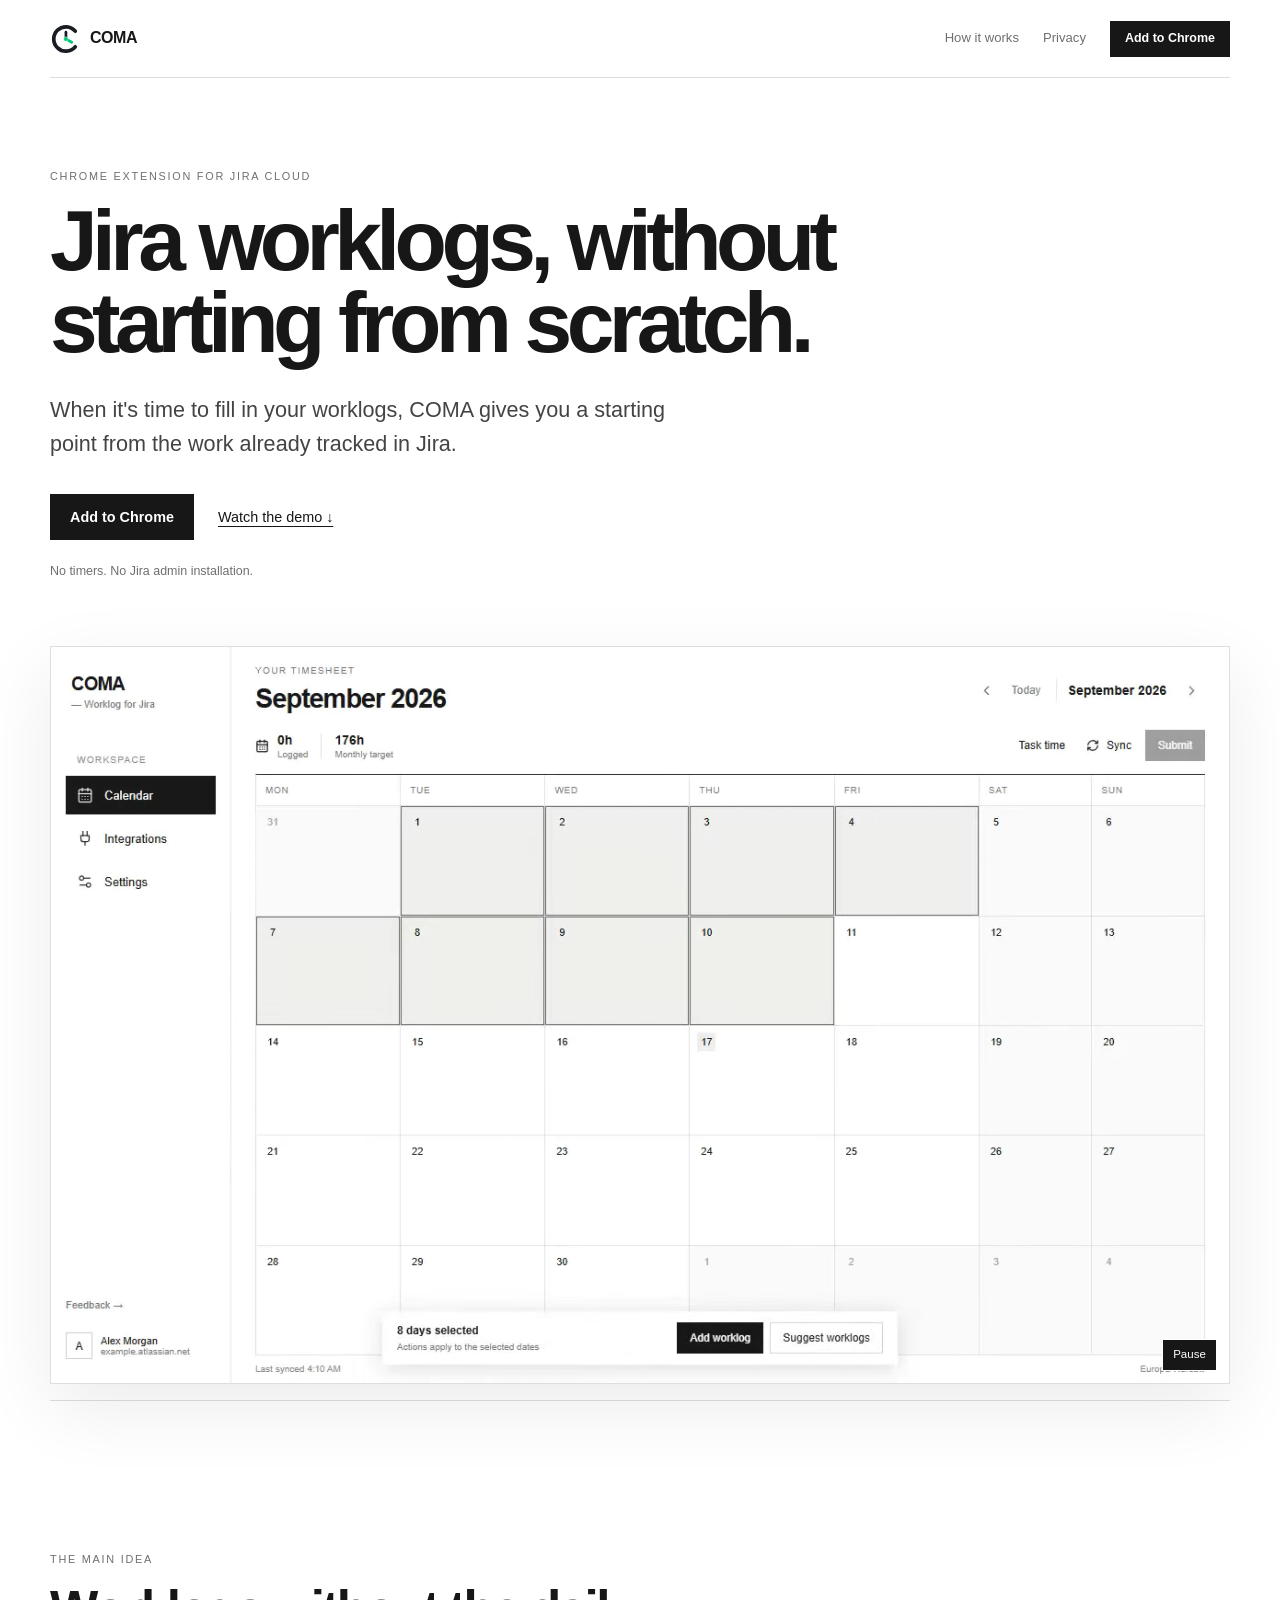
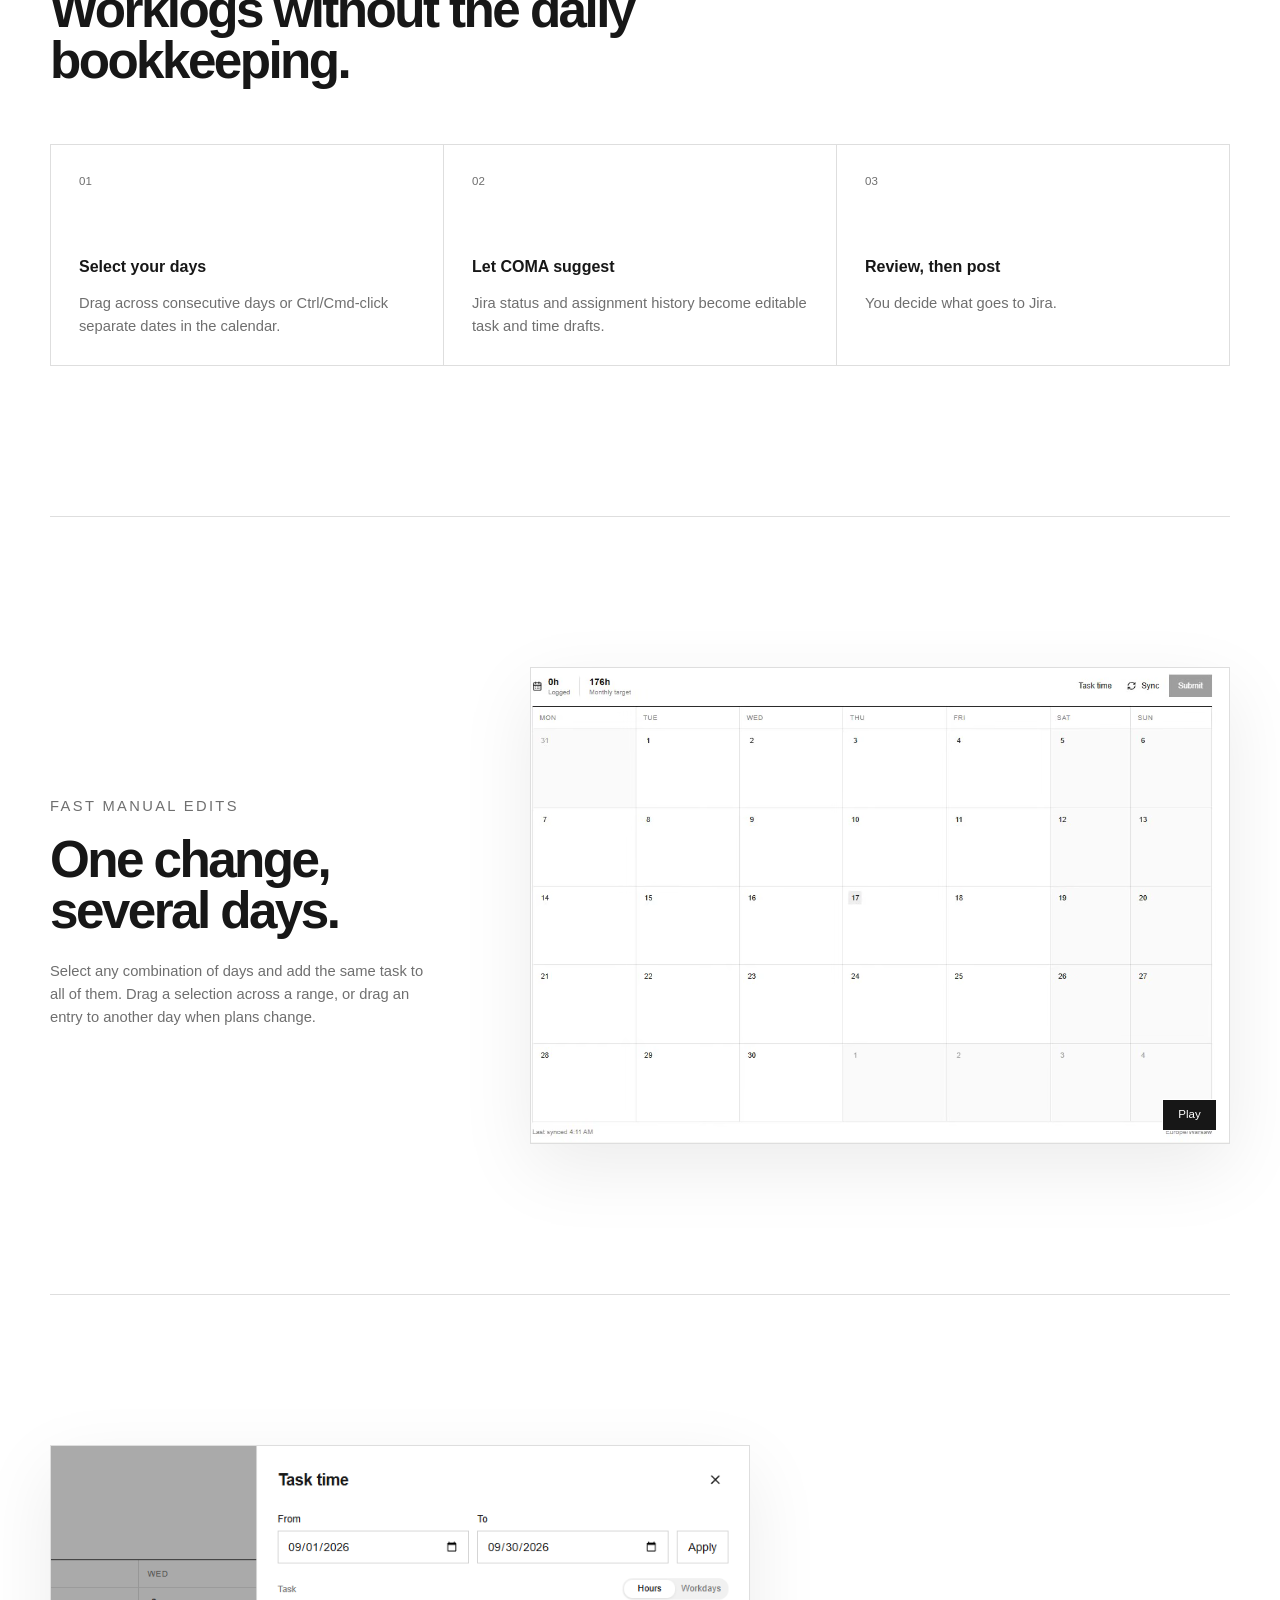
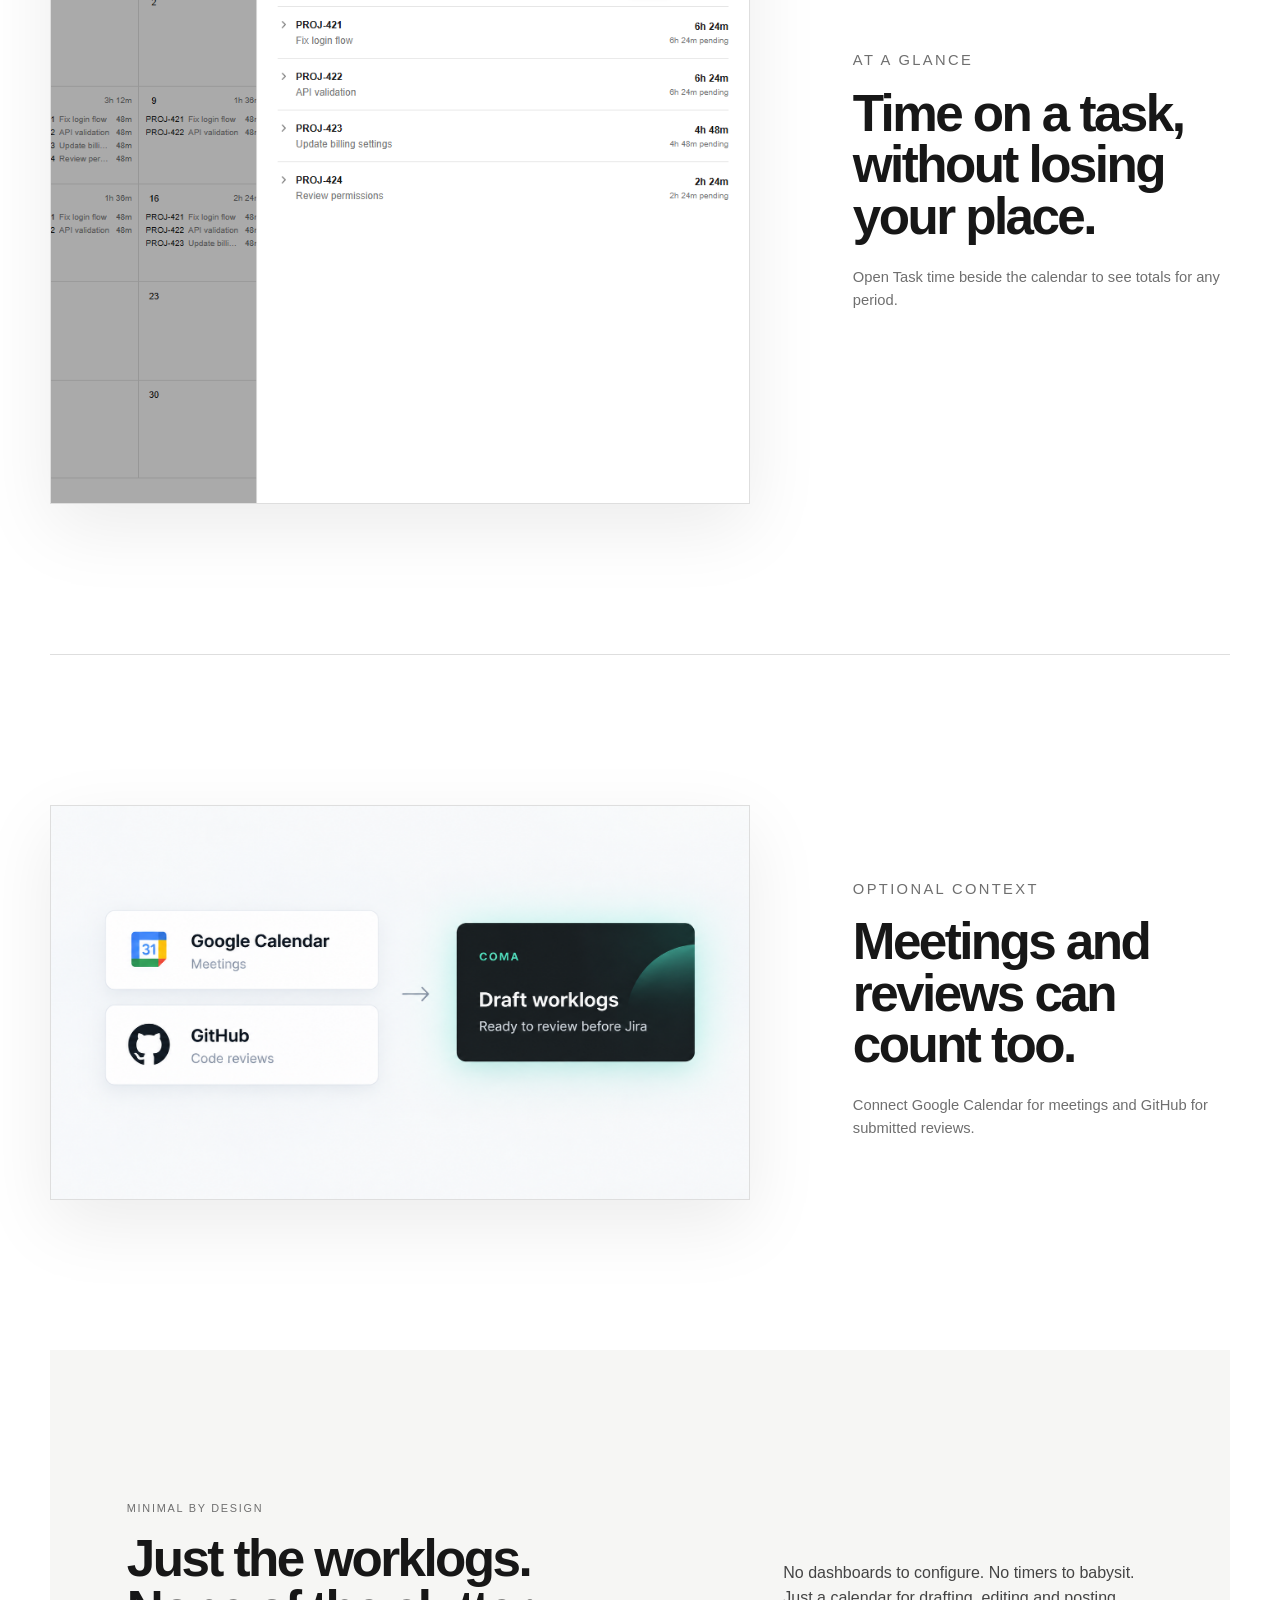
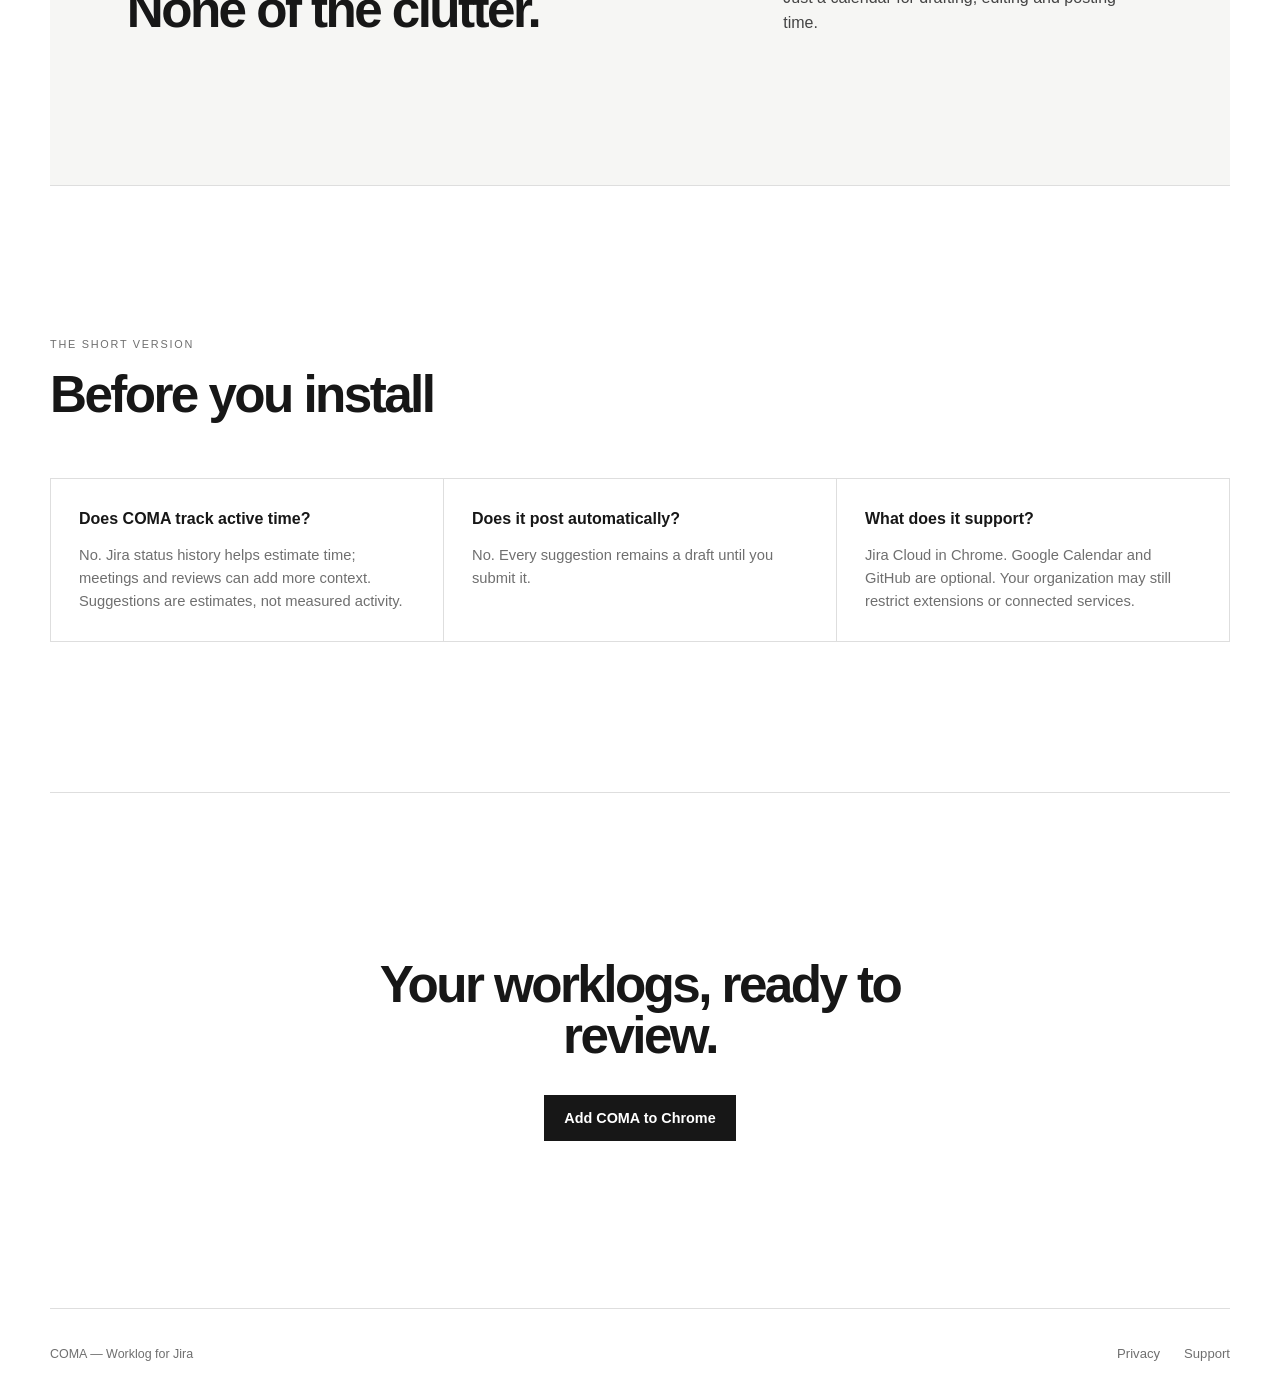
==== index.html @ 2a2fbc66 "Trim redundant landing page copy" ====
<!doctype html>
<html lang="en">
  <head>
    <meta charset="UTF-8" />
    <meta name="viewport" content="width=device-width, initial-scale=1" />
    <title>COMA — Jira Worklog Extension for Chrome</title>
    <meta
      name="description"
      content="Select your days and let COMA draft Jira worklogs from task history. Review the result and post when it looks right. No Jira admin installation required."
    />
    <link rel="canonical" href="https://vshtykhnov.github.io/coma-worklog/" />
    <link rel="icon" href="assets/icon.svg" type="image/svg+xml" />
    <link rel="stylesheet" href="site.css?v=5" />
    <meta property="og:type" content="website" />
    <meta property="og:title" content="COMA — Worklog for Jira" />
    <meta property="og:description" content="Jira worklogs, without starting from scratch." />
    <meta property="og:url" content="https://vshtykhnov.github.io/coma-worklog/" />
    <meta
      property="og:image"
      content="https://vshtykhnov.github.io/coma-worklog/assets/suggest-poster.png"
    />
    <script type="application/ld+json">
      {
        "@context": "https://schema.org",
        "@type": "SoftwareApplication",
        "name": "COMA — Worklog for Jira",
        "applicationCategory": "BusinessApplication",
        "operatingSystem": "Chrome",
        "description": "Select your days and draft Jira worklogs from task history, meetings and code reviews.",
        "url": "https://vshtykhnov.github.io/coma-worklog/",
        "downloadUrl": "https://chromewebstore.google.com/detail/hblkpeocajjnpcelneoiielajfaeojnc"
      }
    </script>
  </head>
  <body>
    <header class="site-header page-width">
      <a class="brand" href="./" aria-label="COMA home">
        <img src="assets/icon.svg" alt="" width="30" height="30" />
        <span>COMA</span>
      </a>
      <nav aria-label="Main navigation">
        <a href="#how-it-works">How it works</a>
        <a href="privacy.html">Privacy</a>
        <a
          class="button button-small"
          href="https://chromewebstore.google.com/detail/hblkpeocajjnpcelneoiielajfaeojnc"
          >Add to Chrome</a
        >
      </nav>
    </header>

    <main>
      <section class="hero page-width">
        <div class="hero-copy">
          <p class="eyebrow">Chrome extension for Jira Cloud</p>
          <h1>Jira worklogs, without starting from scratch.</h1>
          <p class="lead">
            When it's time to fill in your worklogs, COMA gives you a starting point from the work
            already tracked in Jira.
          </p>
          <div class="hero-actions">
            <a
              class="button"
              href="https://chromewebstore.google.com/detail/hblkpeocajjnpcelneoiielajfaeojnc"
              >Add to Chrome</a
            >
            <a class="text-link" href="#demo">Watch the demo ↓</a>
          </div>
          <p class="plain-note">No timers. No Jira admin installation.</p>
        </div>
        <figure class="demo hero-frame" id="demo">
          <div class="product-frame video-frame">
            <video
              autoplay
              loop
              muted
              playsinline
              preload="auto"
              poster="assets/suggest-poster.png?v=2"
              aria-label="Demo: select working days and create Jira worklog drafts"
            >
              <source src="assets/suggest-demo.webm?v=2" type="video/webm" />
              Your browser does not support the demo video.
            </video>
            <button class="video-toggle" type="button" aria-label="Pause demo">Pause</button>
          </div>
        </figure>
      </section>

      <section class="section page-width" id="how-it-works">
        <p class="eyebrow">The main idea</p>
        <h2>Worklogs without the daily bookkeeping.</h2>
        <div class="steps">
          <article>
            <span>01</span>
            <h3>Select your days</h3>
            <p>Drag across consecutive days or Ctrl/Cmd-click separate dates in the calendar.</p>
          </article>
          <article>
            <span>02</span>
            <h3>Let COMA suggest</h3>
            <p>Jira status and assignment history become editable task and time drafts.</p>
          </article>
          <article>
            <span>03</span>
            <h3>Review, then post</h3>
            <p>You decide what goes to Jira.</p>
          </article>
        </div>
      </section>

      <section class="section split page-width">
        <div class="section-copy">
          <p class="eyebrow">Fast manual edits</p>
          <h2>One change, several days.</h2>
          <p>
            Select any combination of days and add the same task to all of them. Drag a selection
            across a range, or drag an entry to another day when plans change.
          </p>
        </div>
        <div class="product-frame video-frame selection-video-frame">
          <video
            autoplay
            loop
            muted
            playsinline
            preload="metadata"
            poster="assets/selection-poster.png?v=1"
            aria-label="Demo: add one Jira task to separate days, then another to a selected range"
          >
            <source src="assets/selection-demo.webm?v=1" type="video/webm" />
            Your browser does not support the demo video.
          </video>
          <button class="video-toggle" type="button" aria-label="Pause demo">Pause</button>
        </div>
      </section>

      <section class="section split split-reverse page-width">
        <div class="section-copy">
          <p class="eyebrow">At a glance</p>
          <h2>Time on a task, without losing your place.</h2>
          <p>Open Task time beside the calendar to see totals for any period.</p>
        </div>
        <div class="product-frame detail-frame task-time-frame">
          <img
            src="assets/task-time.png?v=3"
            alt="Task time summary open beside the COMA calendar"
            width="850"
            height="800"
            loading="lazy"
          />
        </div>
      </section>

      <section class="section split split-reverse page-width">
        <div class="section-copy">
          <p class="eyebrow">Optional context</p>
          <h2>Meetings and reviews can count too.</h2>
          <p>Connect Google Calendar for meetings and GitHub for submitted reviews.</p>
        </div>
        <div class="product-frame">
          <img
            src="assets/integrations-flow.png"
            alt="Google Calendar meetings and GitHub code reviews become COMA worklog drafts"
            width="1672"
            height="941"
          />
        </div>
      </section>

      <section class="section trust page-width">
        <div>
          <p class="eyebrow">Minimal by design</p>
          <h2>Just the worklogs. None of the clutter.</h2>
        </div>
        <p>
          No dashboards to configure. No timers to babysit. Just a calendar for drafting, editing
          and posting time.
        </p>
      </section>

      <section class="section faq page-width">
        <p class="eyebrow">The short version</p>
        <h2>Before you install</h2>
        <div class="faq-grid">
          <article>
            <h3>Does COMA track active time?</h3>
            <p>
              No. Jira status history helps estimate time; meetings and reviews can add more
              context. Suggestions are estimates, not measured activity.
            </p>
          </article>
          <article>
            <h3>Does it post automatically?</h3>
            <p>No. Every suggestion remains a draft until you submit it.</p>
          </article>
          <article>
            <h3>What does it support?</h3>
            <p>
              Jira Cloud in Chrome. Google Calendar and GitHub are optional. Your organization may
              still restrict extensions or connected services.
            </p>
          </article>
        </div>
      </section>

      <section class="closing page-width">
        <h2>Your worklogs, ready to review.</h2>
        <a
          class="button"
          href="https://chromewebstore.google.com/detail/hblkpeocajjnpcelneoiielajfaeojnc"
          >Add COMA to Chrome</a
        >
      </section>
    </main>

    <footer class="site-footer page-width">
      <span>COMA — Worklog for Jira</span>
      <div>
        <a href="privacy.html">Privacy</a>
        <a href="https://tally.so/r/yPBag4">Support</a>
      </div>
    </footer>
    <script>
      const reducedMotion = matchMedia('(prefers-reduced-motion: reduce)').matches;
      for (const frame of document.querySelectorAll('.video-frame')) {
        const video = frame.querySelector('video');
        const button = frame.querySelector('.video-toggle');
        const update = () => {
          button.textContent = video.paused ? 'Play' : 'Pause';
          button.setAttribute('aria-label', `${video.paused ? 'Play' : 'Pause'} demo`);
        };
        button.addEventListener('click', () => {
          if (video.paused) video.play();
          else video.pause();
        });
        video.addEventListener('play', update);
        video.addEventListener('pause', update);
        if (reducedMotion) {
          video.autoplay = false;
          video.pause();
        }
        update();
      }
    </script>
  </body>
</html>
---- site.css ----
:root {
  --ink: #171717;
  --muted: #6f6f6f;
  --line: #dedede;
  --paper: #fff;
  --soft: #f6f6f4;
  color: var(--ink);
  background: var(--paper);
  font-family: Inter, Arial, Helvetica, sans-serif;
  font-synthesis: none;
}

* {
  box-sizing: border-box;
}

html {
  scroll-behavior: smooth;
}

body {
  margin: 0;
  font-size: 16px;
  line-height: 1.55;
}

a {
  color: inherit;
  text-underline-offset: 4px;
}

a:focus-visible {
  outline: 2px solid var(--ink);
  outline-offset: 3px;
}

img {
  display: block;
  max-width: 100%;
  height: auto;
}

h1,
h2,
h3,
p {
  margin: 0;
}

h1 {
  max-width: 830px;
  font-size: clamp(3rem, 6.7vw, 6.5rem);
  font-weight: 560;
  letter-spacing: -0.065em;
  line-height: 0.95;
}

h2 {
  max-width: 660px;
  font-size: clamp(2rem, 4vw, 3.8rem);
  font-weight: 560;
  letter-spacing: -0.05em;
  line-height: 1;
}

h3 {
  font-size: 1rem;
  font-weight: 600;
}

.page-width {
  width: min(1180px, calc(100% - 48px));
  margin-inline: auto;
}

.site-header {
  min-height: 78px;
  display: flex;
  align-items: center;
  justify-content: space-between;
  gap: 24px;
  border-bottom: 1px solid var(--line);
}

.brand {
  display: inline-flex;
  align-items: center;
  gap: 10px;
  font-weight: 650;
  text-decoration: none;
  letter-spacing: -0.03em;
}

.site-header nav,
.site-footer div {
  display: flex;
  align-items: center;
  gap: 24px;
}

.site-header nav > a:not(.button),
.site-footer a {
  color: var(--muted);
  font-size: 0.82rem;
  text-decoration: none;
}

.site-header nav > a:not(.button):hover,
.site-footer a:hover {
  color: var(--ink);
}

.button {
  min-height: 46px;
  display: inline-flex;
  align-items: center;
  justify-content: center;
  padding: 0 19px;
  border: 1px solid var(--ink);
  background: var(--ink);
  color: var(--paper);
  font-size: 0.9rem;
  font-weight: 550;
  text-decoration: none;
}

.button:hover {
  background: #333;
}

.button-small {
  min-height: 36px;
  padding-inline: 14px;
  font-size: 0.78rem;
}

.eyebrow {
  margin-bottom: 16px;
  color: var(--muted);
  font-size: 0.68rem;
  letter-spacing: 0.16em;
  text-transform: uppercase;
}

.hero {
  padding-top: clamp(56px, 7vw, 100px);
}

.hero-copy {
  display: grid;
  justify-items: start;
}

.lead {
  max-width: 660px;
  margin-top: 30px;
  color: #444;
  font-size: clamp(1.05rem, 2vw, 1.35rem);
}

.hero-actions {
  display: flex;
  align-items: center;
  gap: 24px;
  margin-top: 34px;
}

.text-link {
  font-size: 0.9rem;
}

.plain-note {
  margin-top: 22px;
  color: var(--muted);
  font-size: 0.78rem;
}

.product-frame {
  overflow: hidden;
  border: 1px solid var(--line);
  background: var(--soft);
  box-shadow: 0 24px 70px rgb(0 0 0 / 8%);
}

.detail-frame {
  aspect-ratio: 4 / 3;
}

.detail-frame img {
  width: 100%;
  height: 100%;
  object-fit: cover;
}

.task-time-frame {
  aspect-ratio: 17 / 16;
}

.hero-frame {
  margin-top: clamp(42px, 5vw, 72px);
}

.demo {
  margin-inline: 0;
}

.video-frame {
  position: relative;
}

.video-frame video {
  display: block;
  width: 100%;
  aspect-ratio: 16 / 10;
  background: var(--soft);
}

.selection-video-frame video {
  aspect-ratio: 53 / 36;
}

.video-toggle {
  position: absolute;
  right: 12px;
  bottom: 12px;
  min-width: 55px;
  padding: 6px 10px;
  border: 1px solid #fff;
  background: #171717;
  color: #fff;
  font: inherit;
  font-size: 0.72rem;
  cursor: pointer;
}

.video-toggle:focus-visible {
  outline: 2px solid #171717;
  outline-offset: 3px;
}

.section {
  padding-block: clamp(88px, 12vw, 150px);
  border-top: 1px solid var(--line);
}

.steps,
.faq-grid {
  display: grid;
  grid-template-columns: repeat(3, 1fr);
  gap: 1px;
  margin-top: 58px;
  background: var(--line);
  border: 1px solid var(--line);
}

.steps article,
.faq-grid article {
  min-height: 218px;
  padding: 28px;
  background: var(--paper);
}

.steps span {
  display: block;
  margin-bottom: 64px;
  color: var(--muted);
  font-size: 0.72rem;
}

.steps p,
.faq-grid p,
.section-copy p,
.trust > p {
  margin-top: 12px;
  color: var(--muted);
  font-size: 0.92rem;
}

.split {
  display: grid;
  grid-template-columns: 0.7fr 1.3fr;
  align-items: center;
  gap: clamp(48px, 8vw, 110px);
}

.split-reverse {
  grid-template-columns: 1.3fr 0.7fr;
}

.split-reverse .section-copy {
  order: 2;
}

.section-copy p:last-child {
  max-width: 420px;
  margin-top: 24px;
}

.trust {
  display: grid;
  grid-template-columns: 1fr 0.7fr;
  gap: clamp(44px, 10vw, 140px);
  background: var(--soft);
  border: 0;
  padding-inline: clamp(28px, 6vw, 78px);
}

.trust > p {
  align-self: end;
  max-width: 440px;
  margin: 0;
  color: #444;
  font-size: 1rem;
}

.faq-grid article {
  min-height: 154px;
}

.closing {
  padding-block: clamp(88px, 13vw, 170px);
  text-align: center;
  display: grid;
  justify-items: center;
  gap: 34px;
  border-top: 1px solid var(--line);
}

.site-footer {
  min-height: 92px;
  display: flex;
  align-items: center;
  justify-content: space-between;
  gap: 24px;
  border-top: 1px solid var(--line);
  color: var(--muted);
  font-size: 0.78rem;
}

@media (max-width: 760px) {
  .page-width {
    width: min(100% - 30px, 1180px);
  }

  .site-header {
    min-height: 68px;
  }

  .site-header nav > a:not(.button) {
    display: none;
  }

  h1 {
    font-size: clamp(3.15rem, 14vw, 4.8rem);
  }

  .hero-actions {
    align-items: flex-start;
    flex-direction: column;
    gap: 17px;
  }

  .steps,
  .faq-grid,
  .split,
  .split-reverse,
  .trust {
    grid-template-columns: 1fr;
  }

  .steps article {
    min-height: 170px;
  }

  .steps span {
    margin-bottom: 38px;
  }

  .split-reverse .section-copy {
    order: 0;
  }

  .trust {
    gap: 34px;
  }

  .site-footer {
    align-items: flex-start;
    flex-direction: column;
    justify-content: center;
  }
}

@media (prefers-reduced-motion: reduce) {
  html {
    scroll-behavior: auto;
  }
}
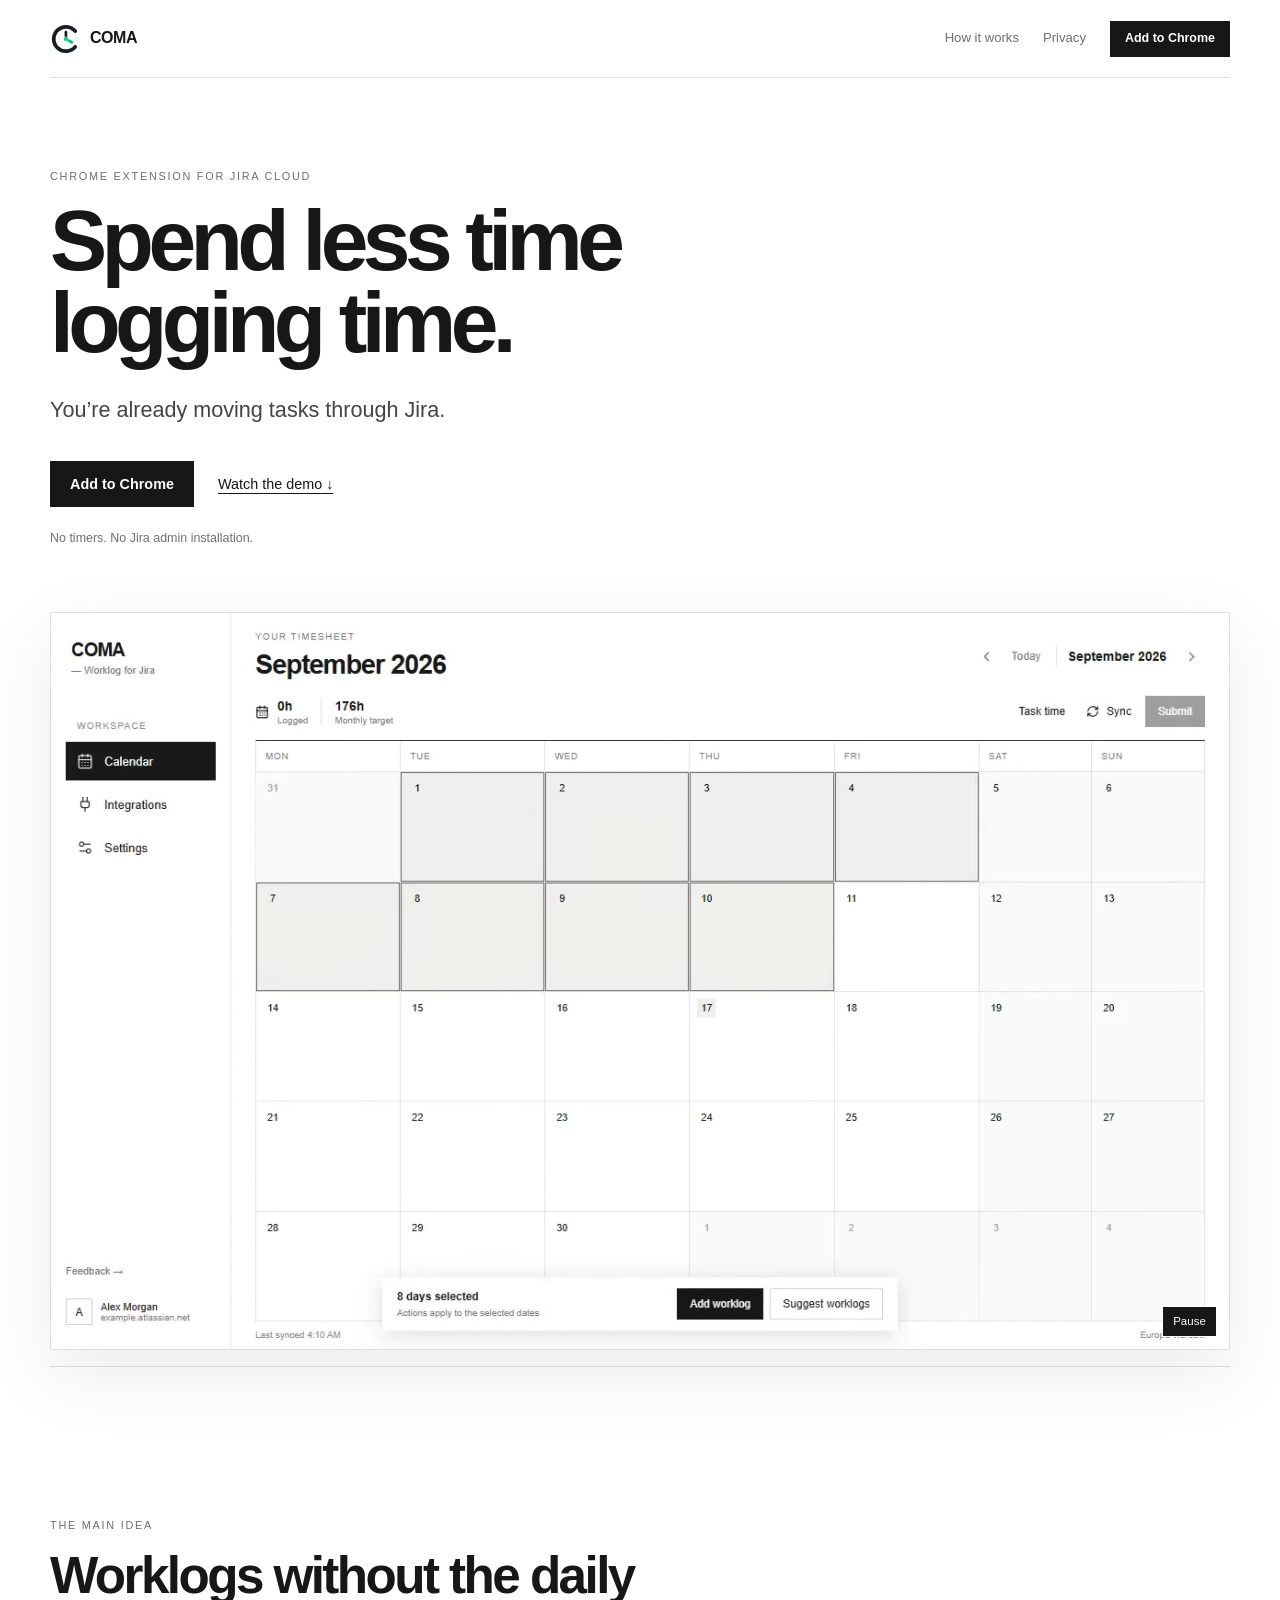
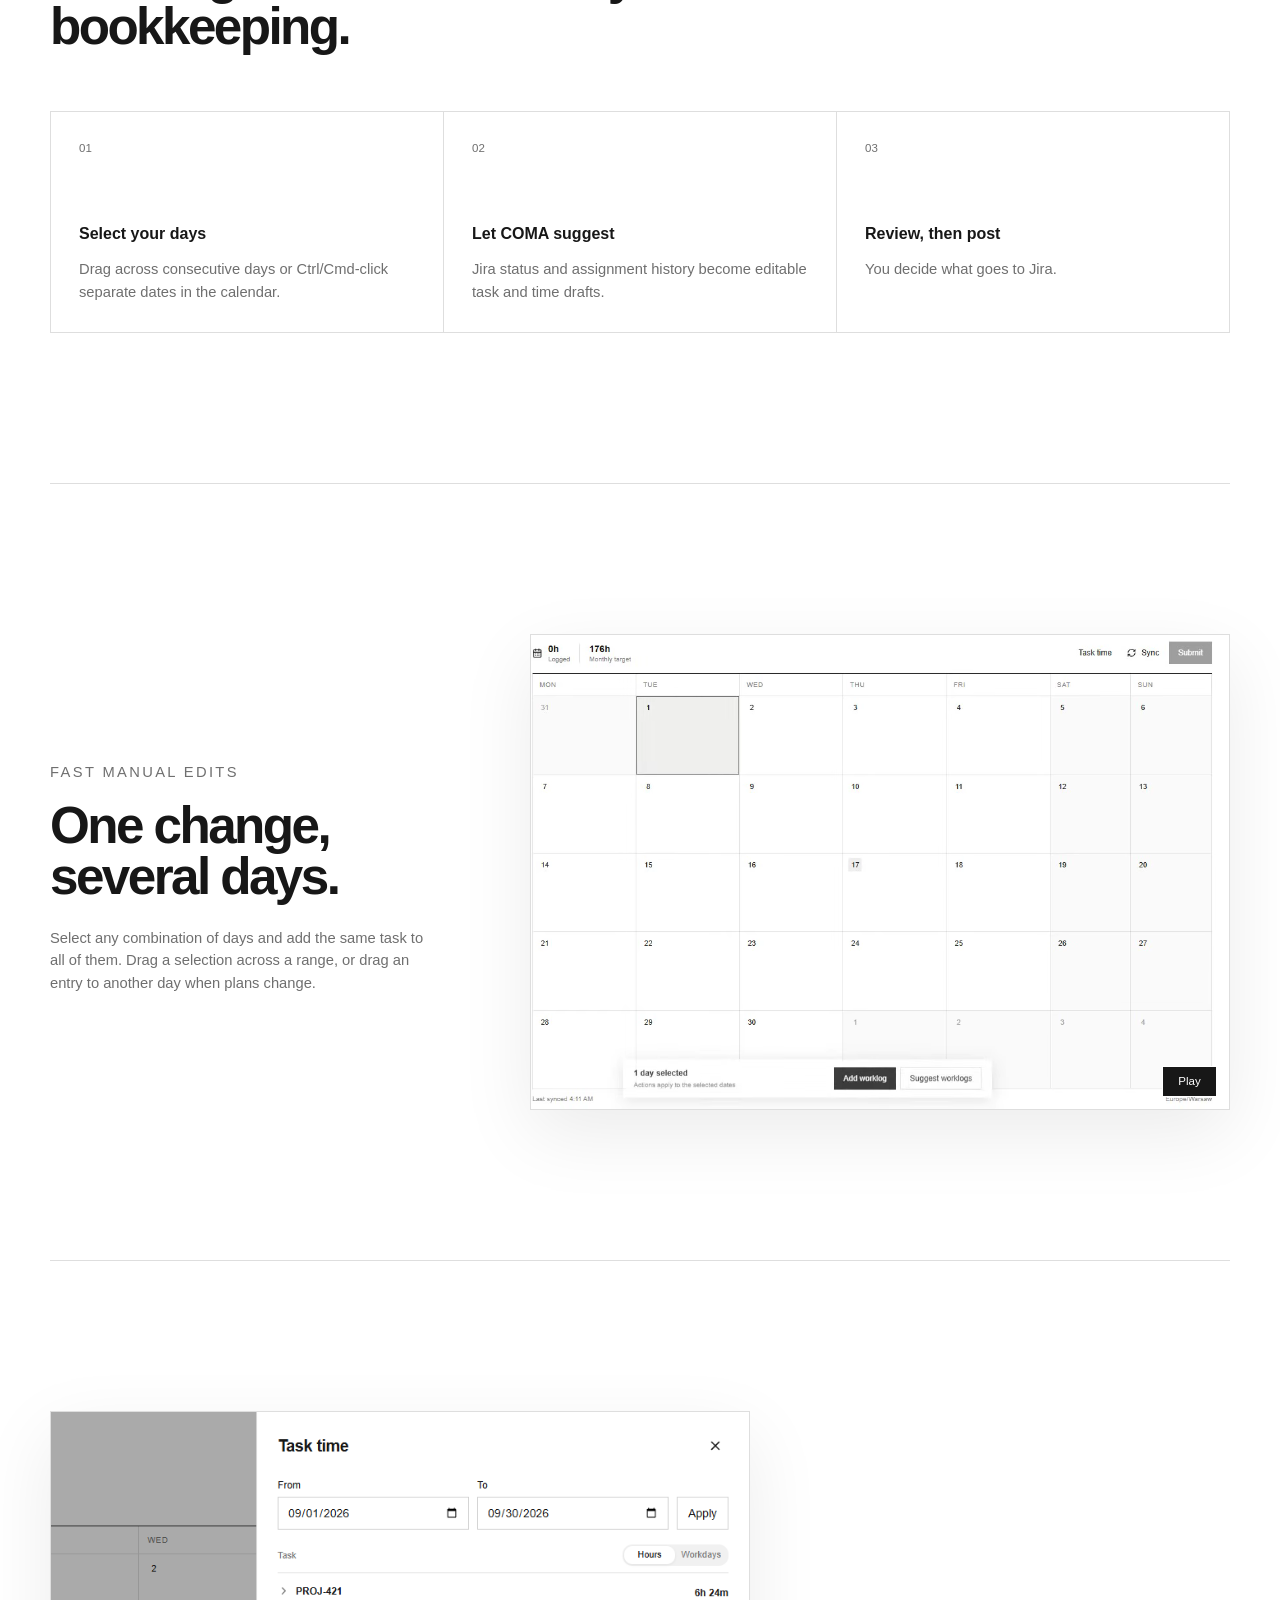
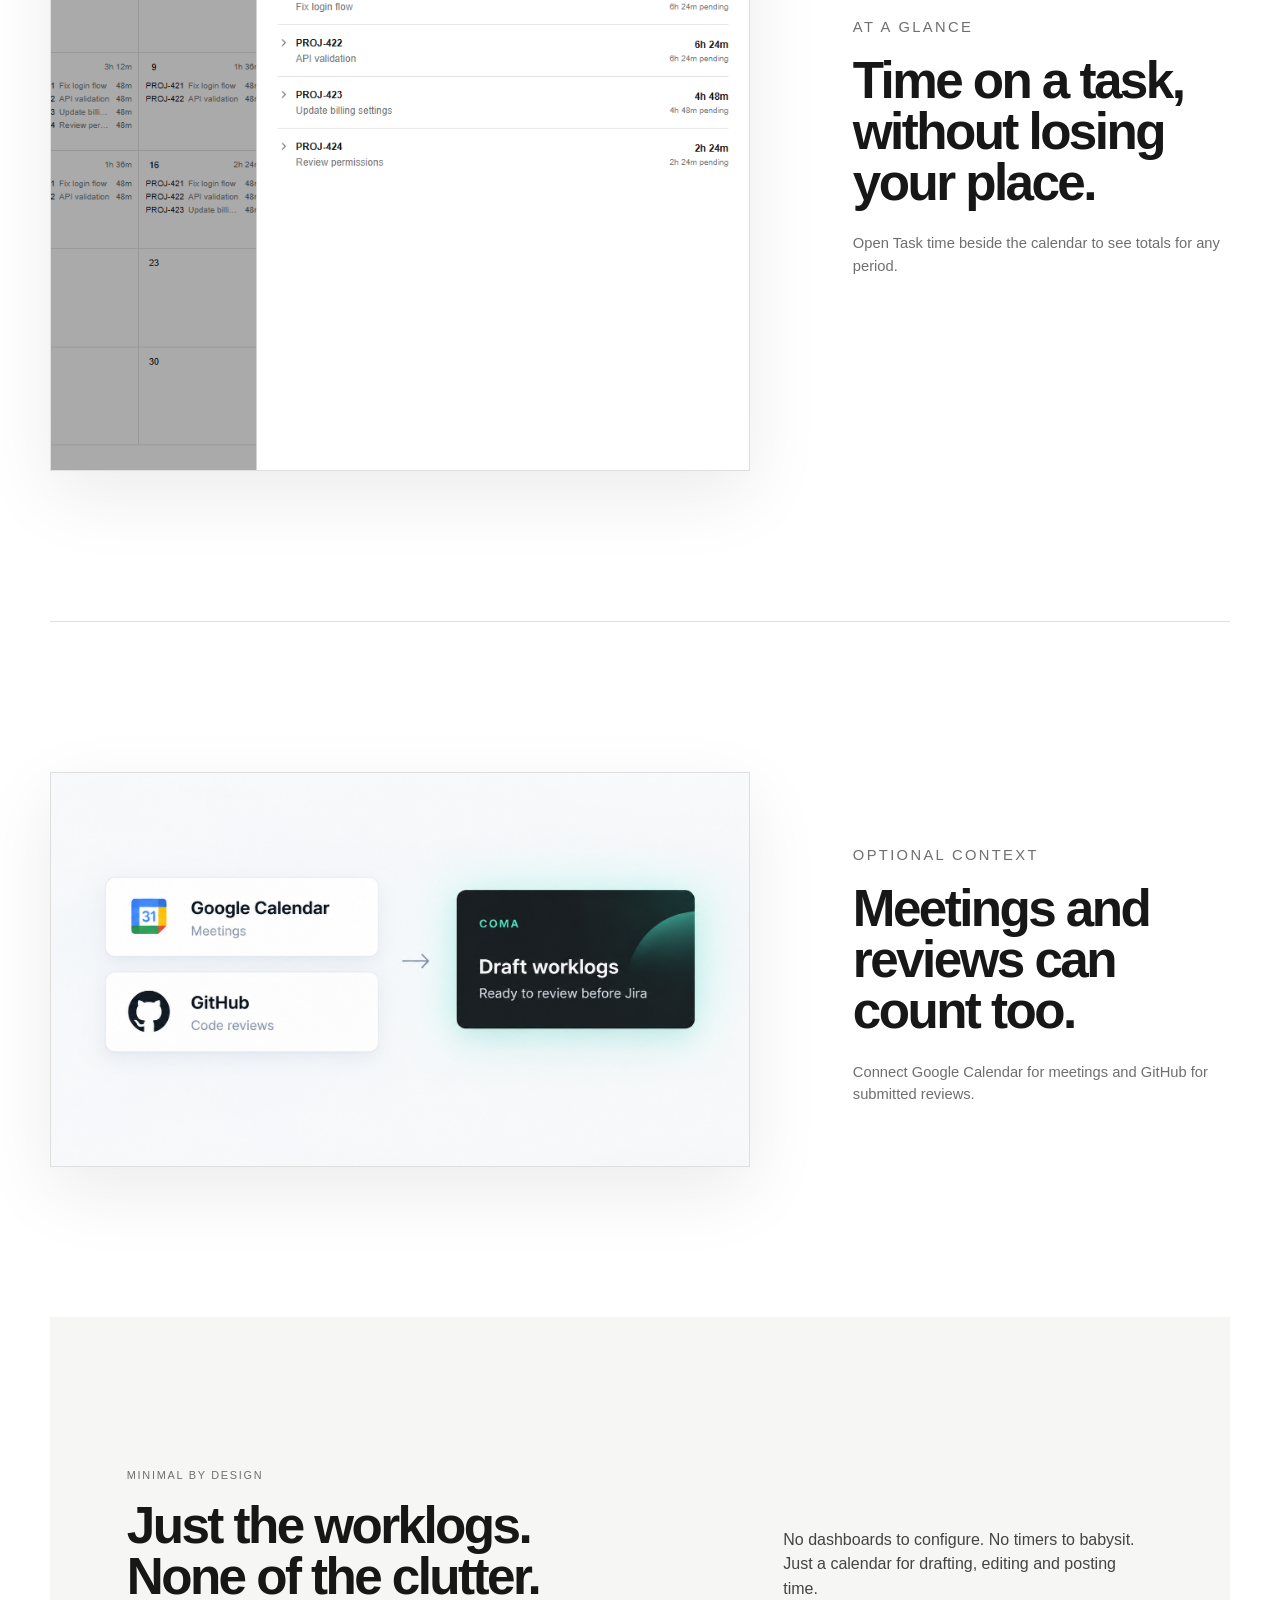
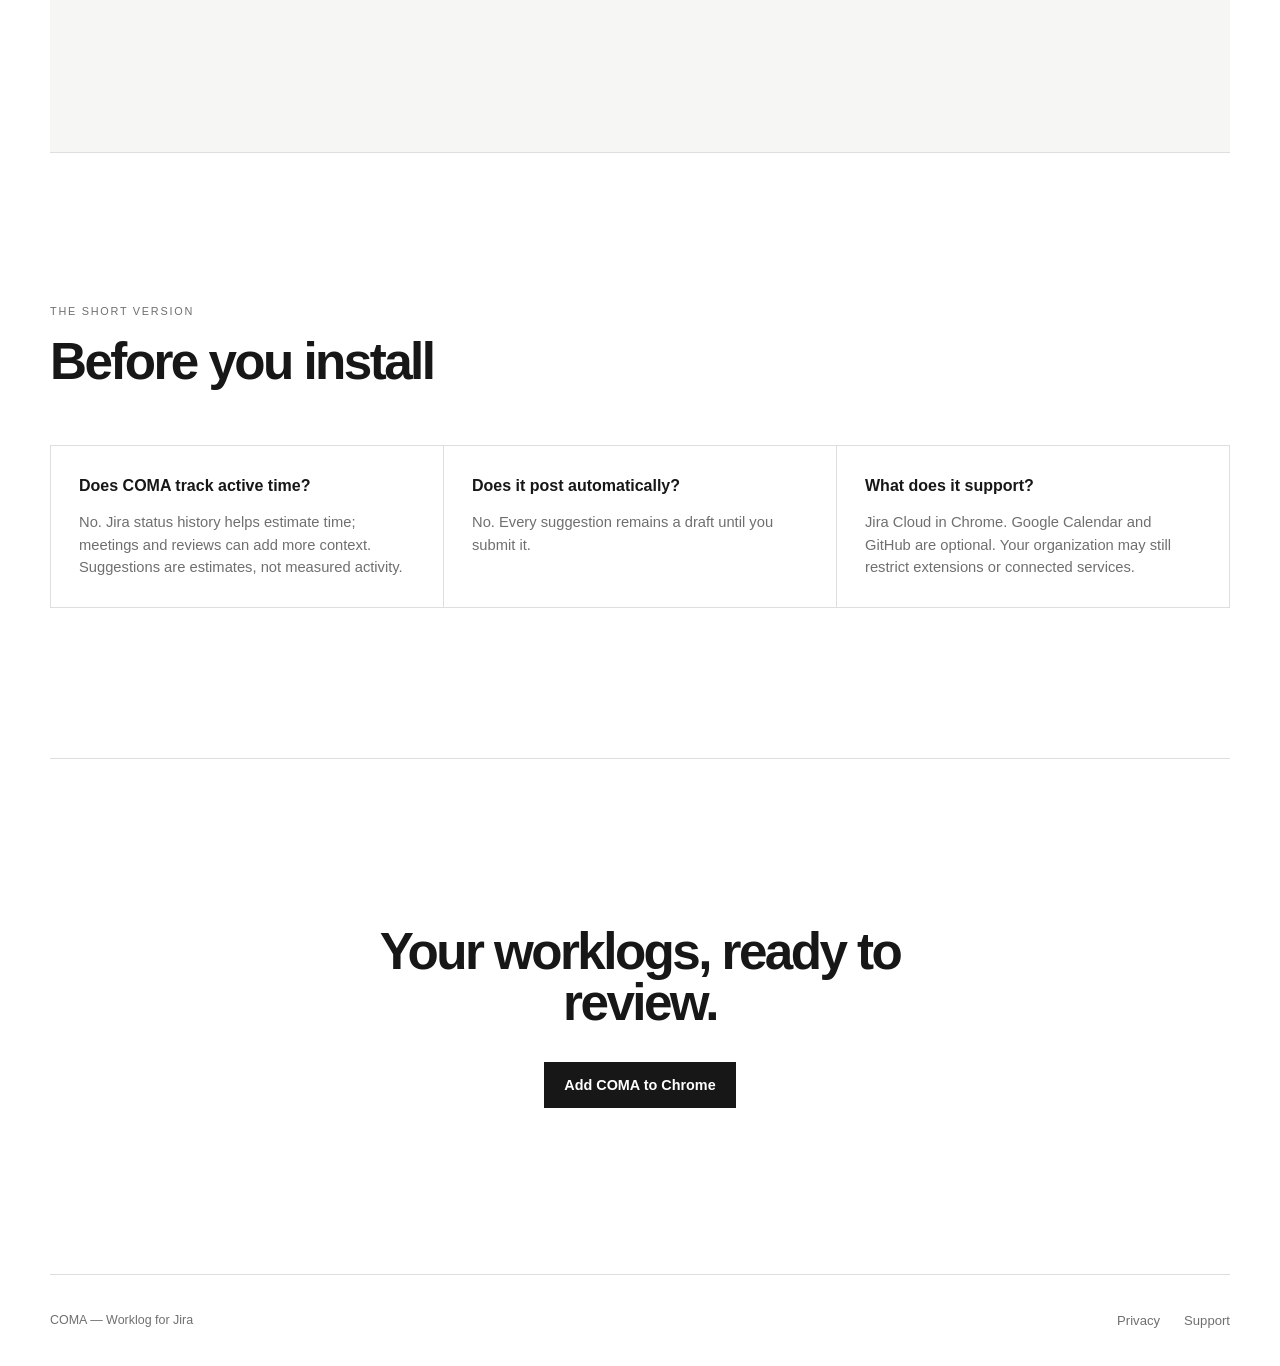
==== commit 82abcd5a: "Refine landing page hero copy" ====
--- a/index.html
+++ b/index.html
@@ -53,11 +53,8 @@
       <section class="hero page-width">
         <div class="hero-copy">
           <p class="eyebrow">Chrome extension for Jira Cloud</p>
-          <h1>Jira worklogs, without starting from scratch.</h1>
-          <p class="lead">
-            When it's time to fill in your worklogs, COMA gives you a starting point from the work
-            already tracked in Jira.
-          </p>
+          <h1>Spend less time logging time.</h1>
+          <p class="lead">You’re already moving tasks through Jira.</p>
           <div class="hero-actions">
             <a
               class="button"
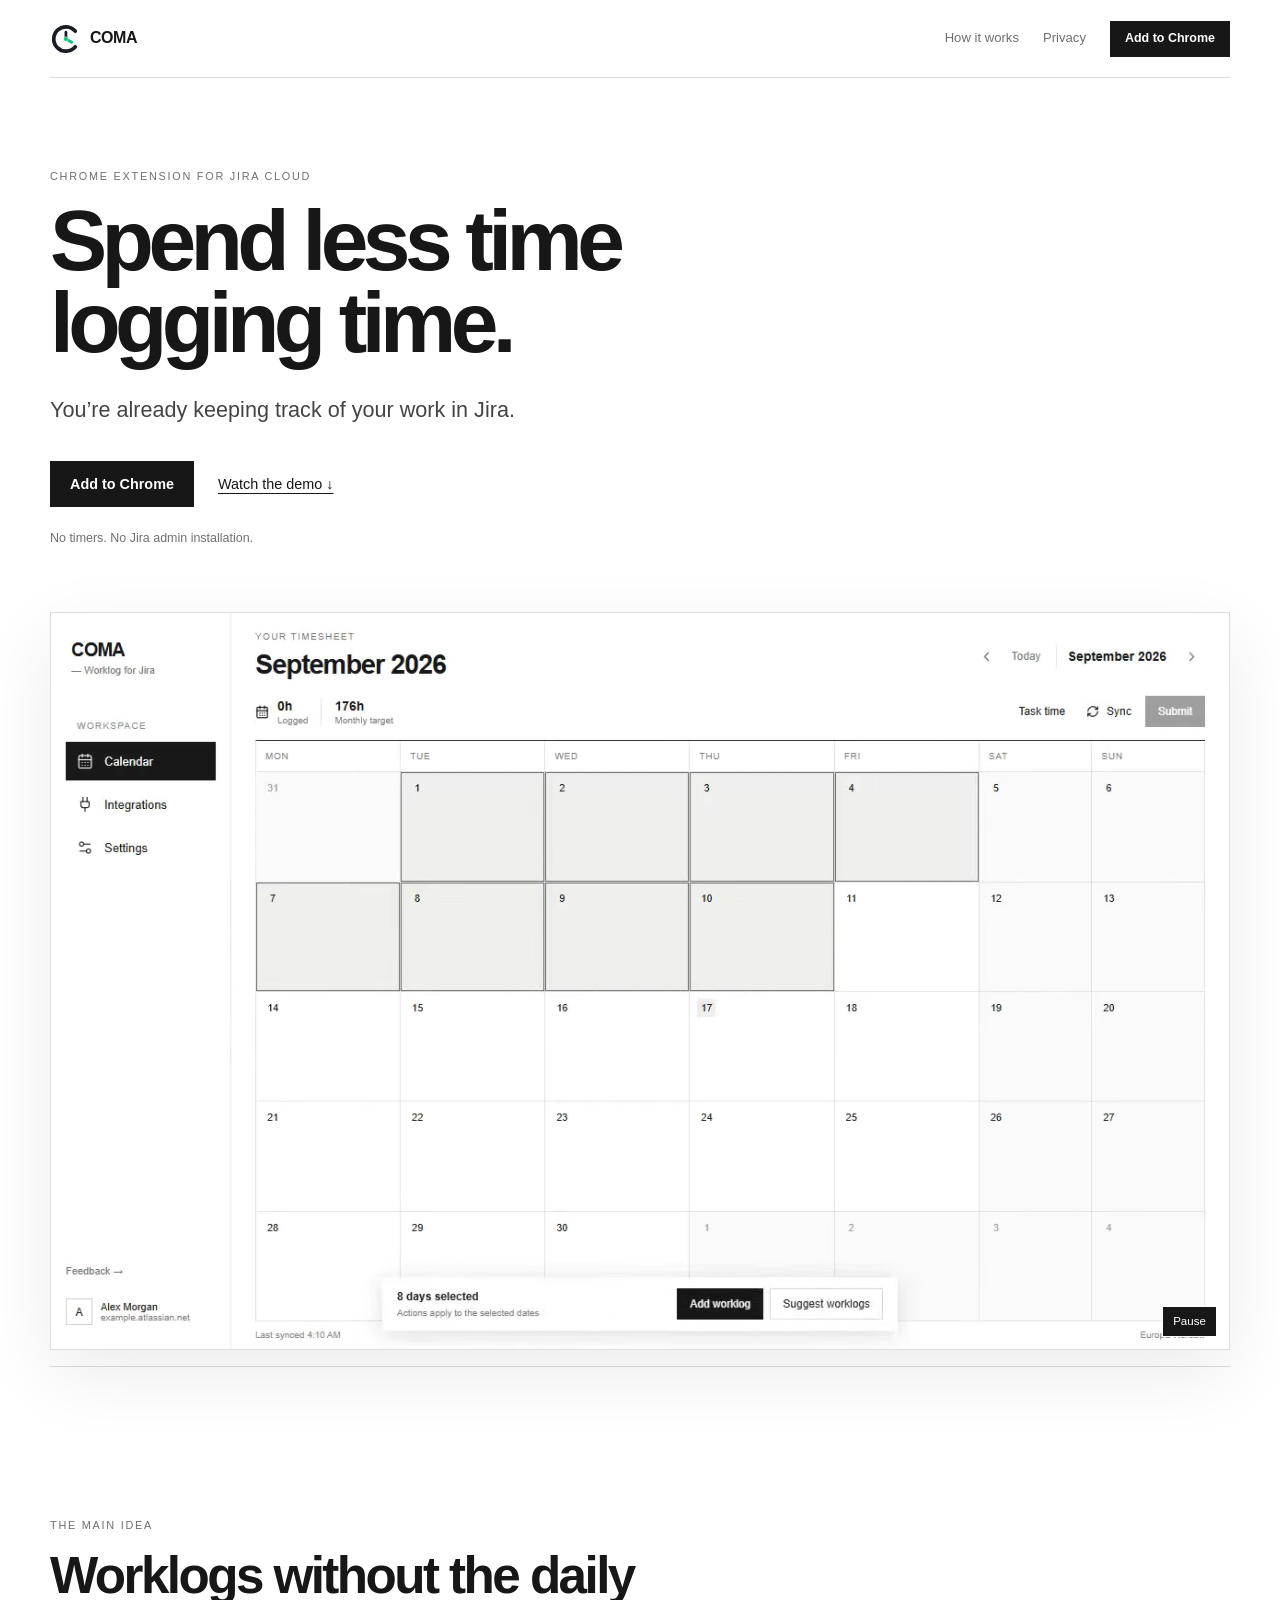
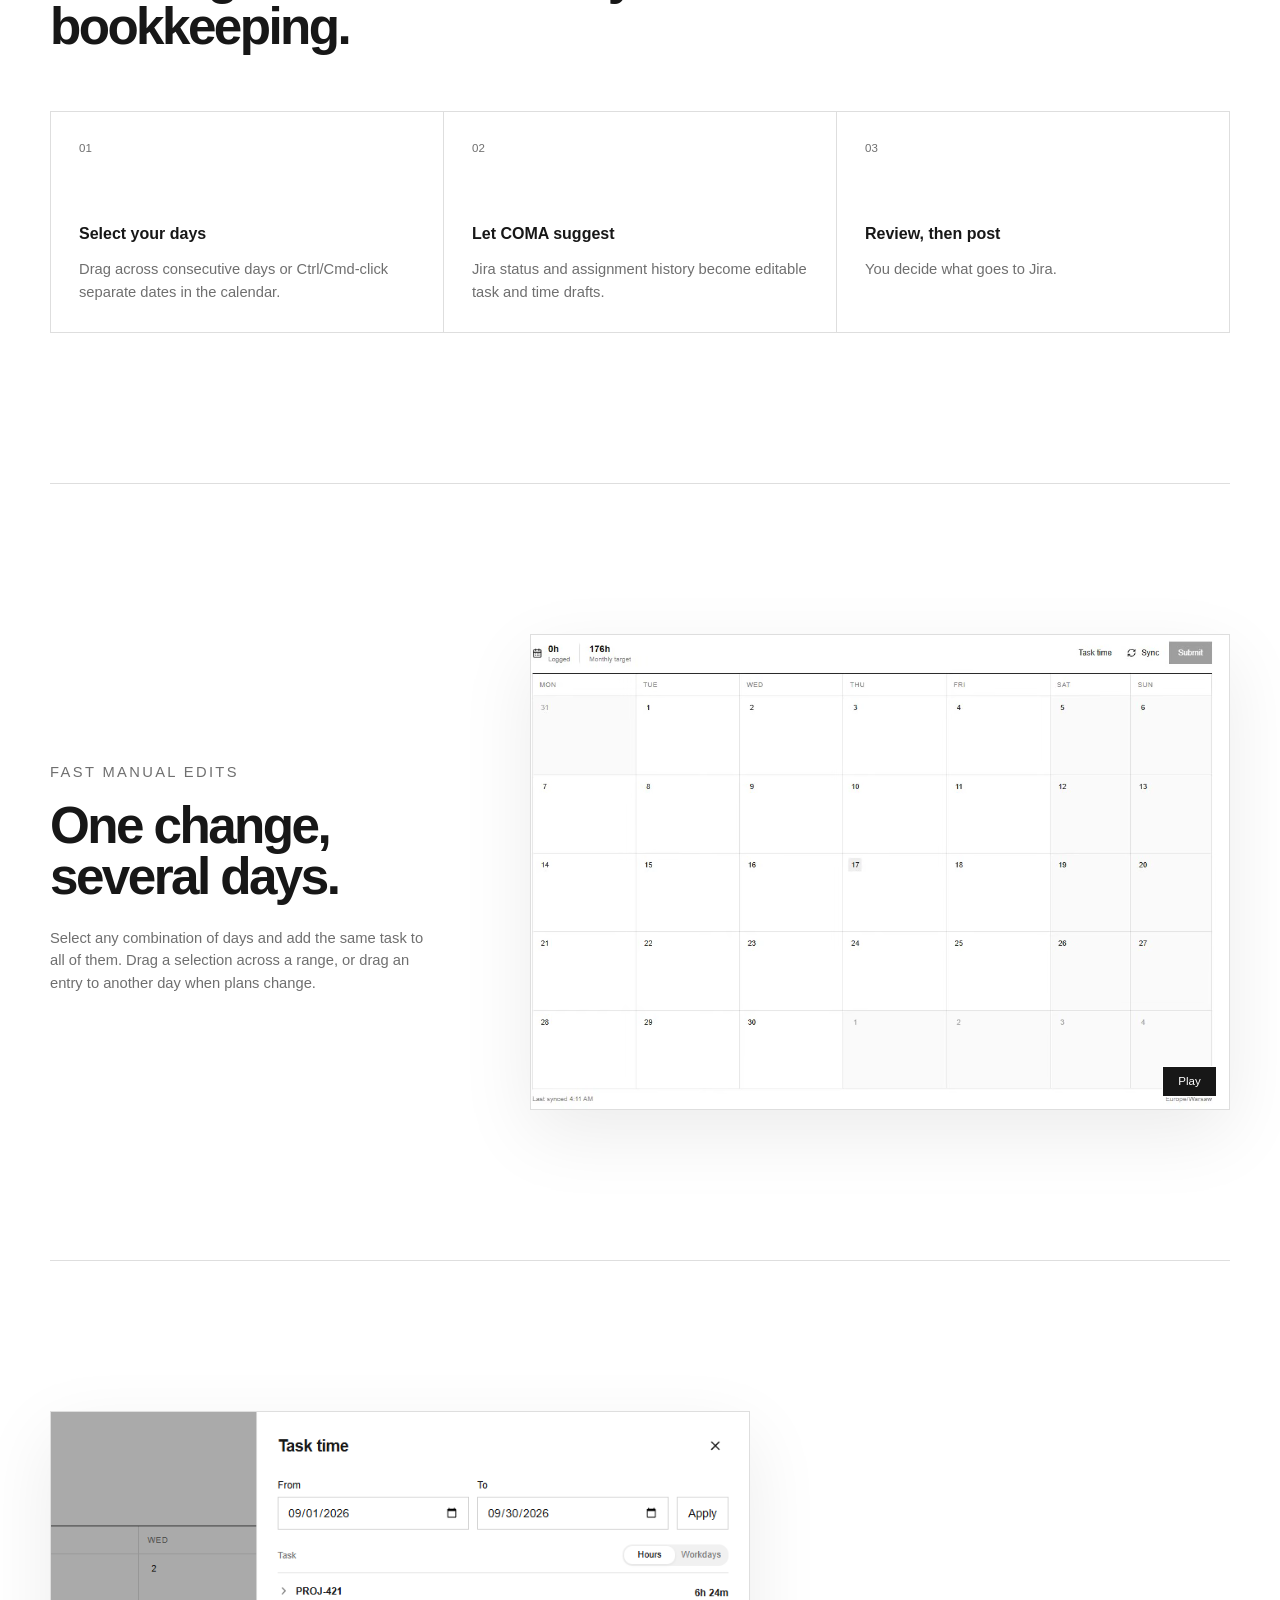
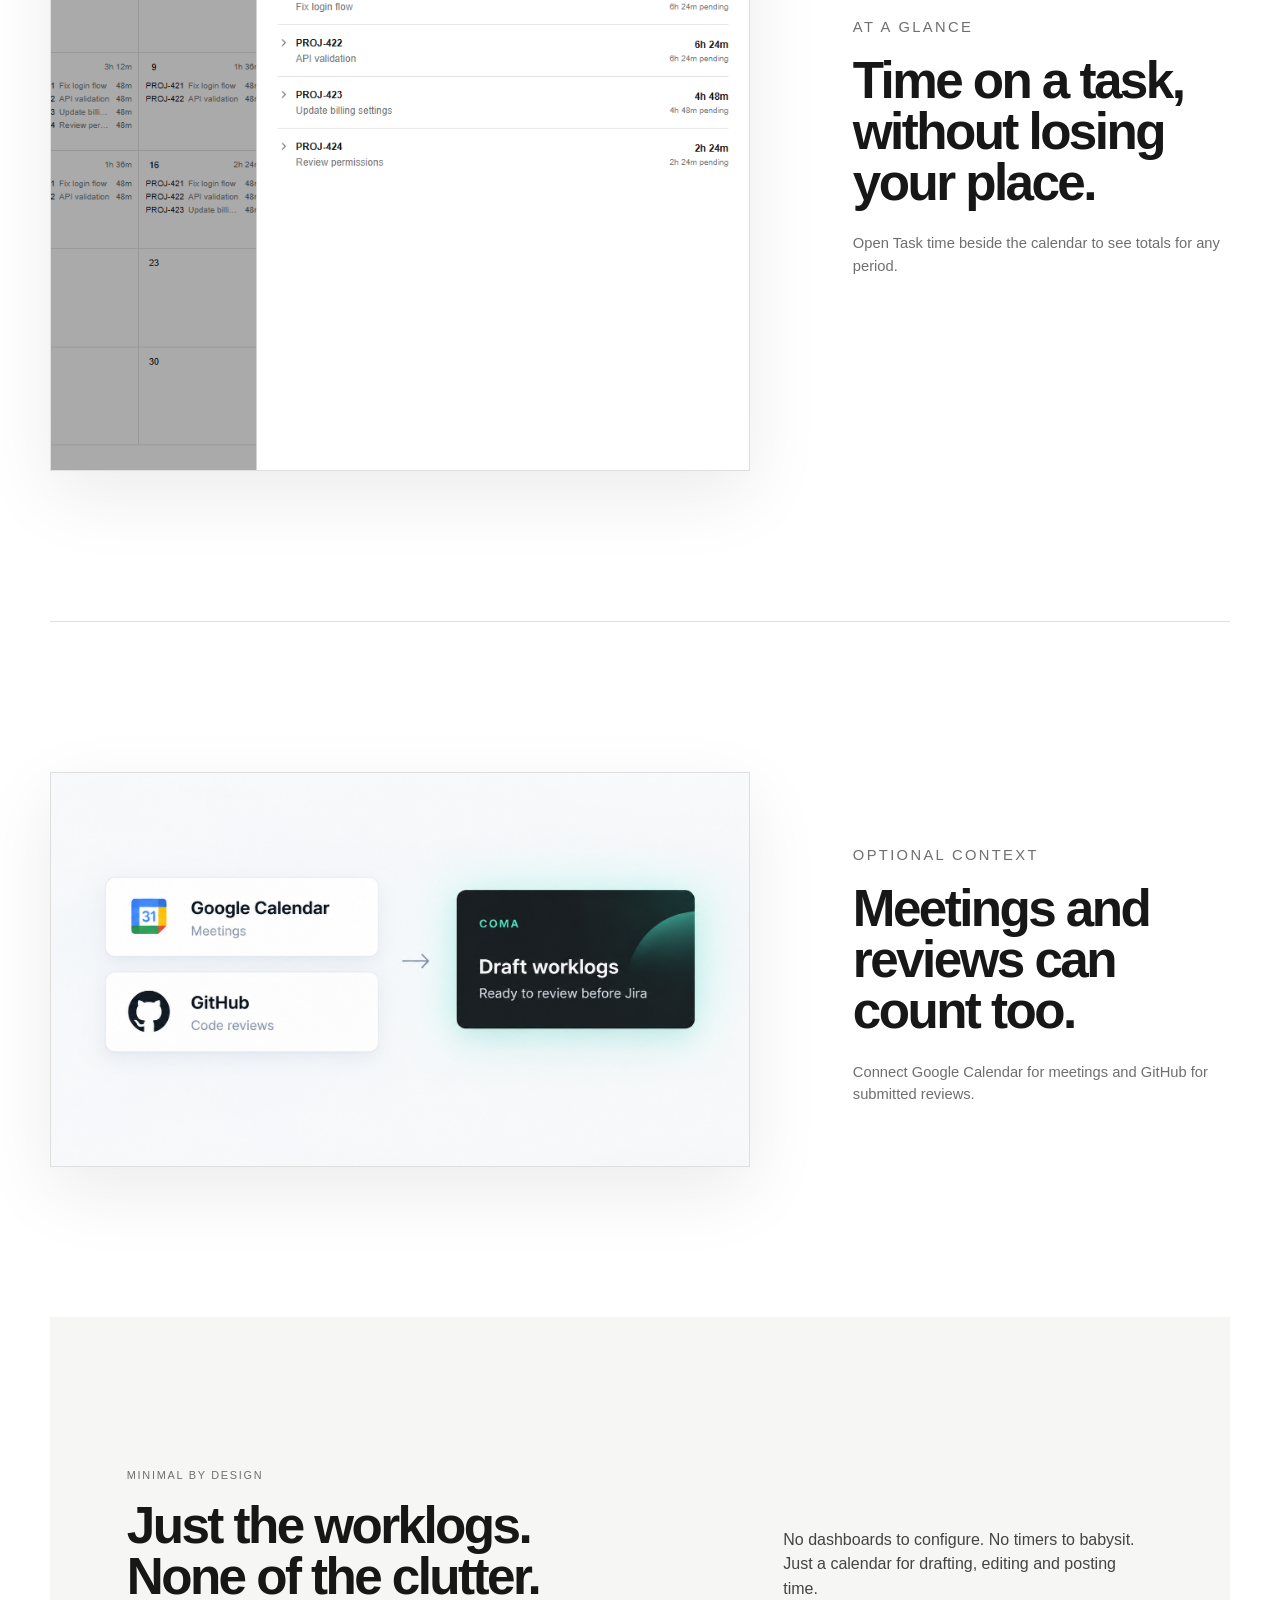
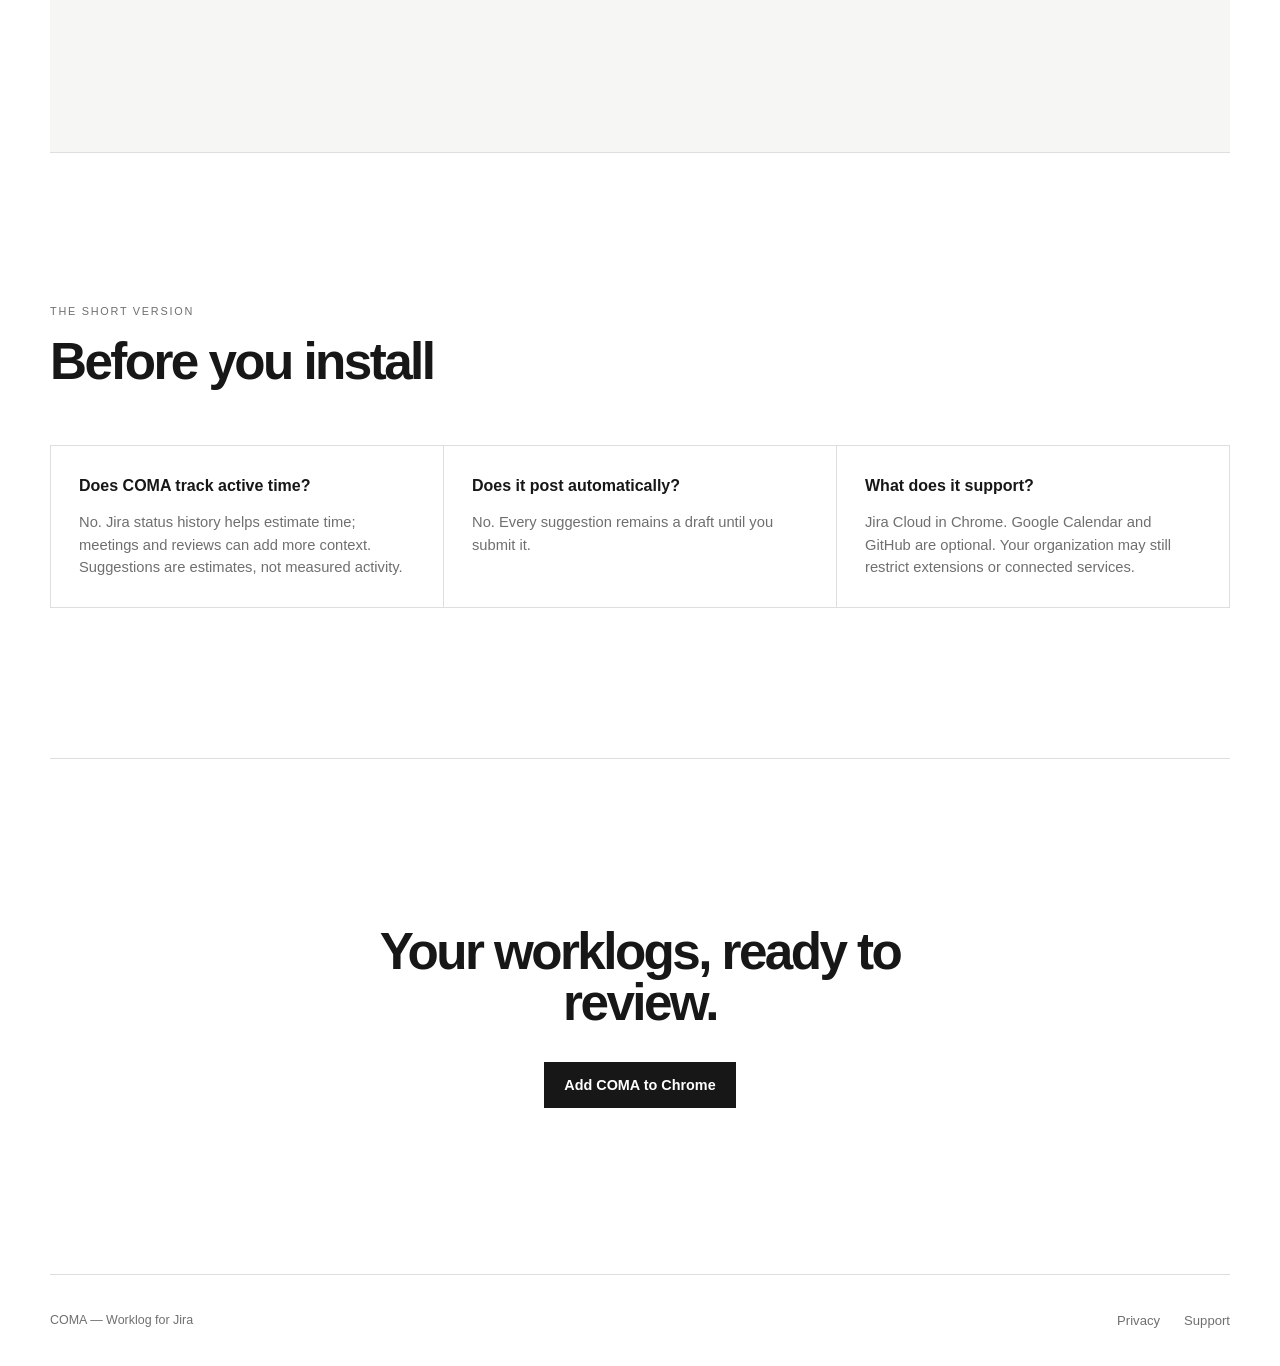
==== commit 498225c8: "Refine landing page subheading" ====
--- a/index.html
+++ b/index.html
@@ -54,7 +54,7 @@
         <div class="hero-copy">
           <p class="eyebrow">Chrome extension for Jira Cloud</p>
           <h1>Spend less time logging time.</h1>
-          <p class="lead">You’re already moving tasks through Jira.</p>
+          <p class="lead">You’re already keeping track of your work in Jira.</p>
           <div class="hero-actions">
             <a
               class="button"
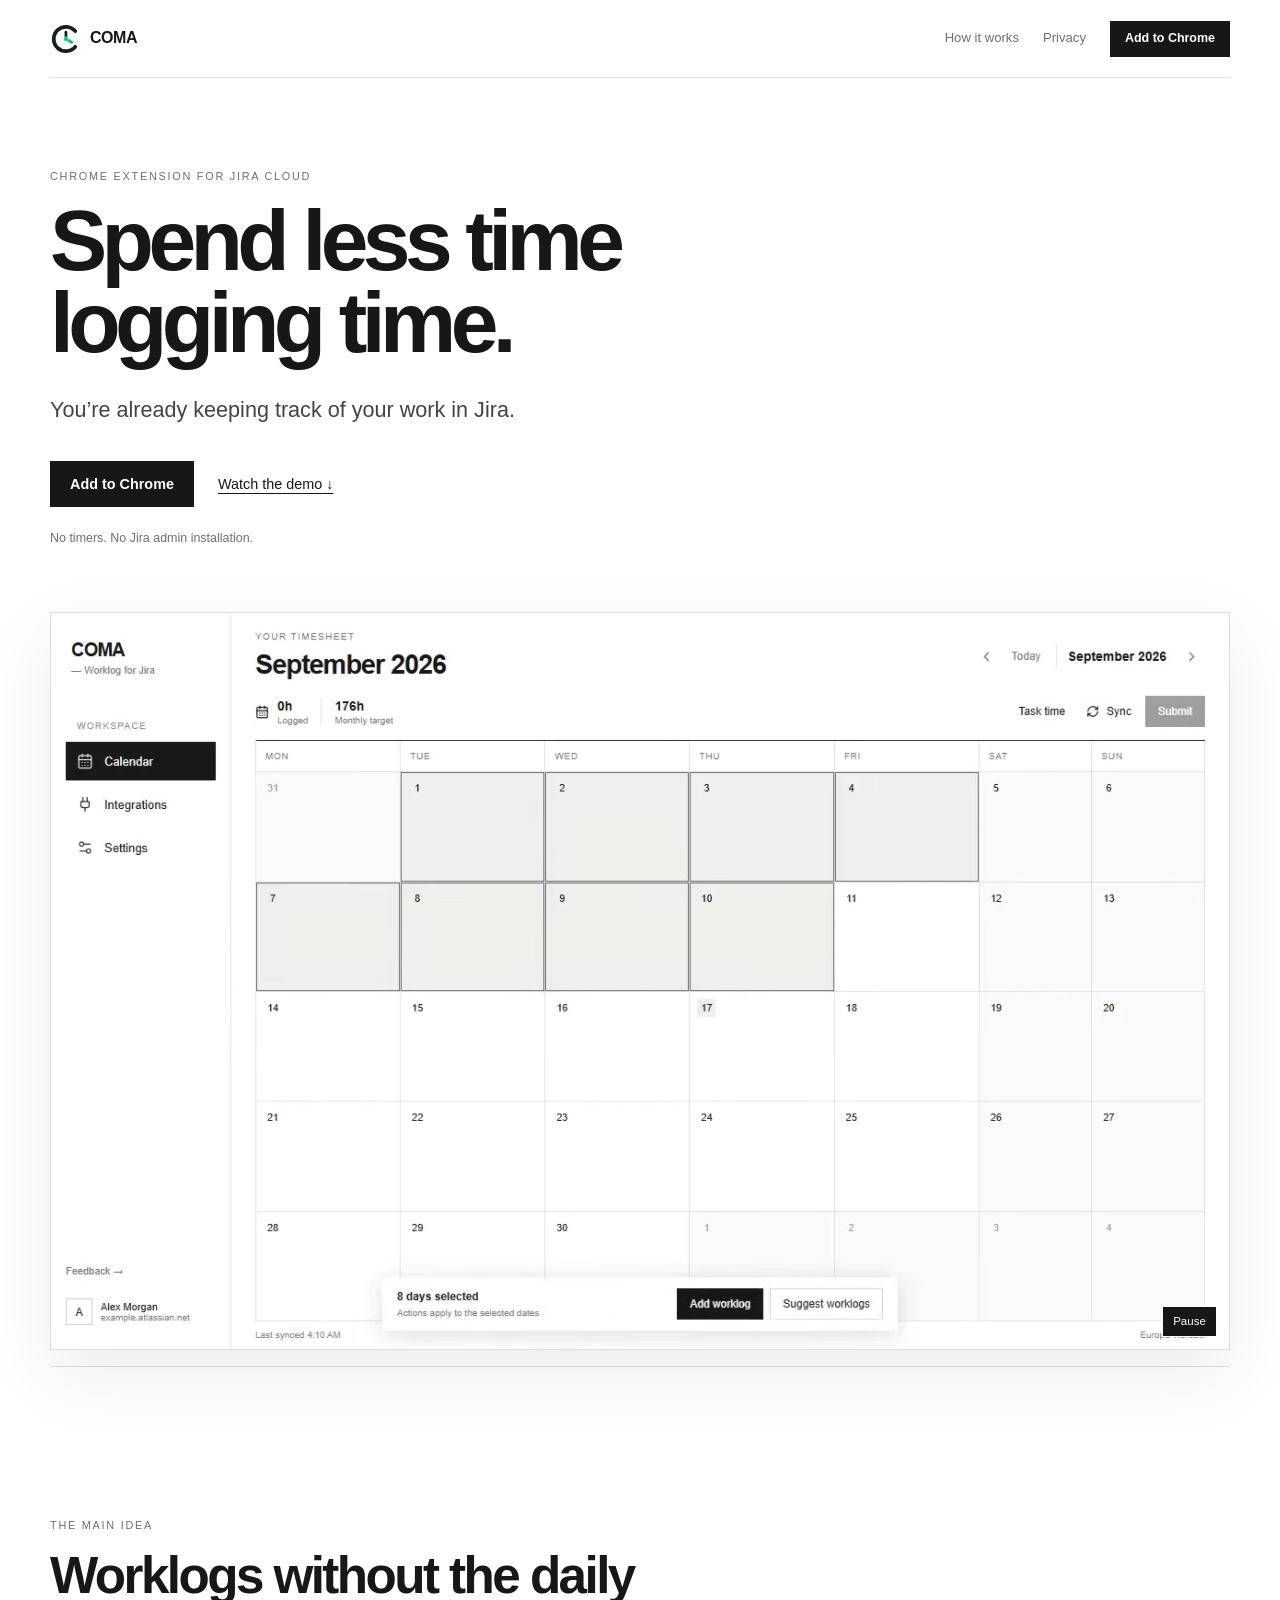
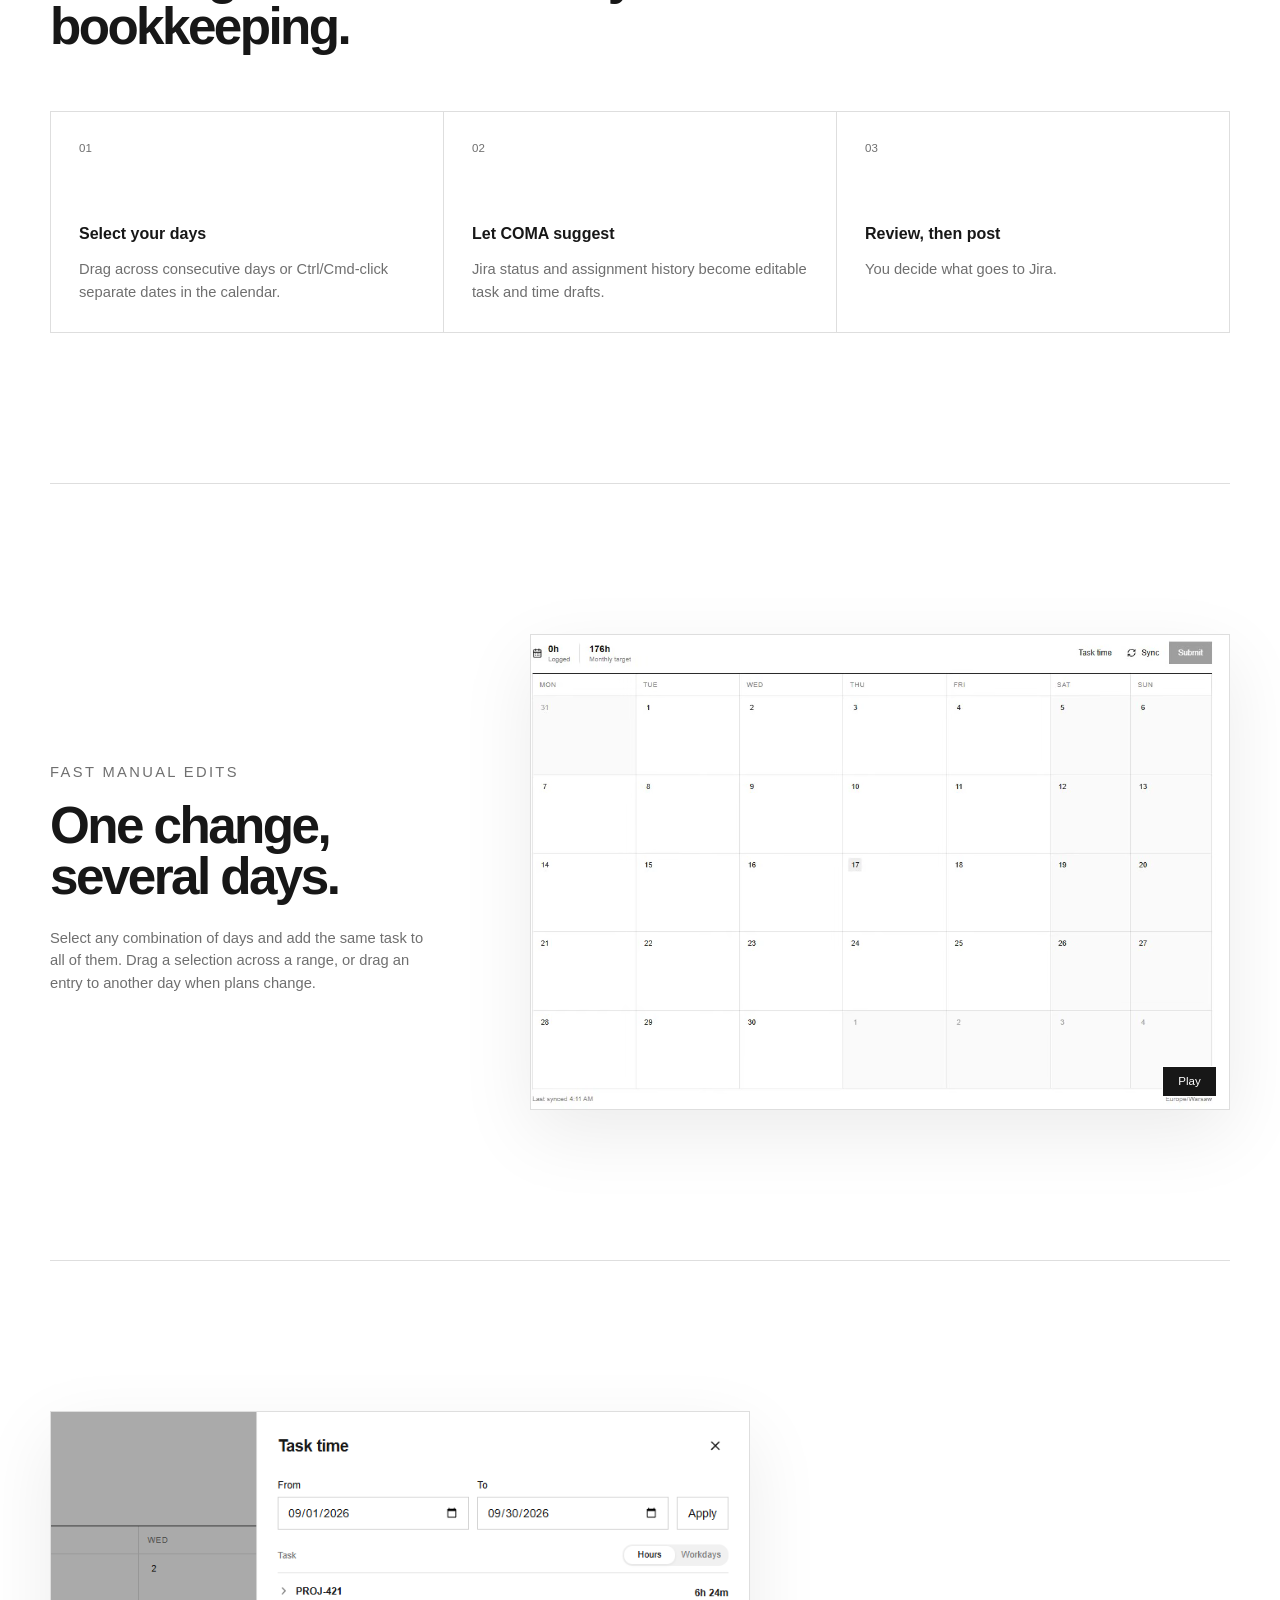
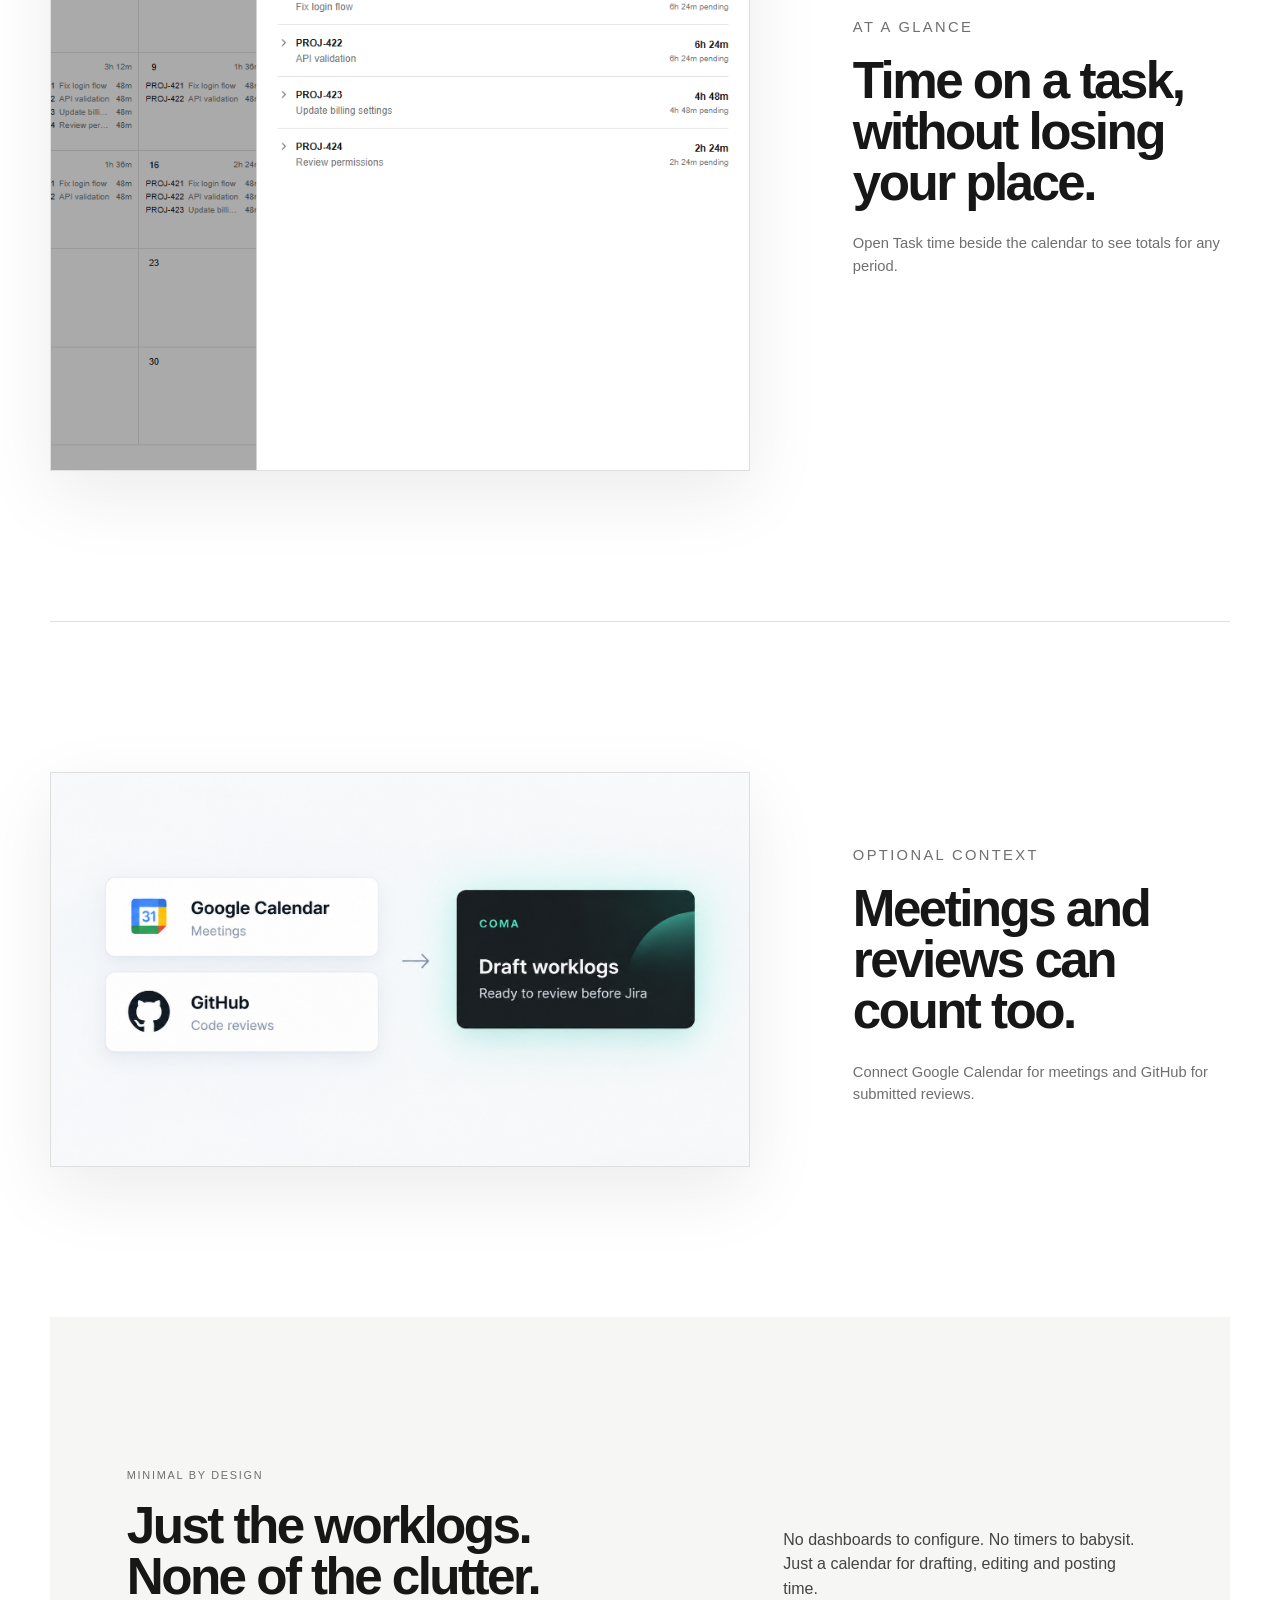
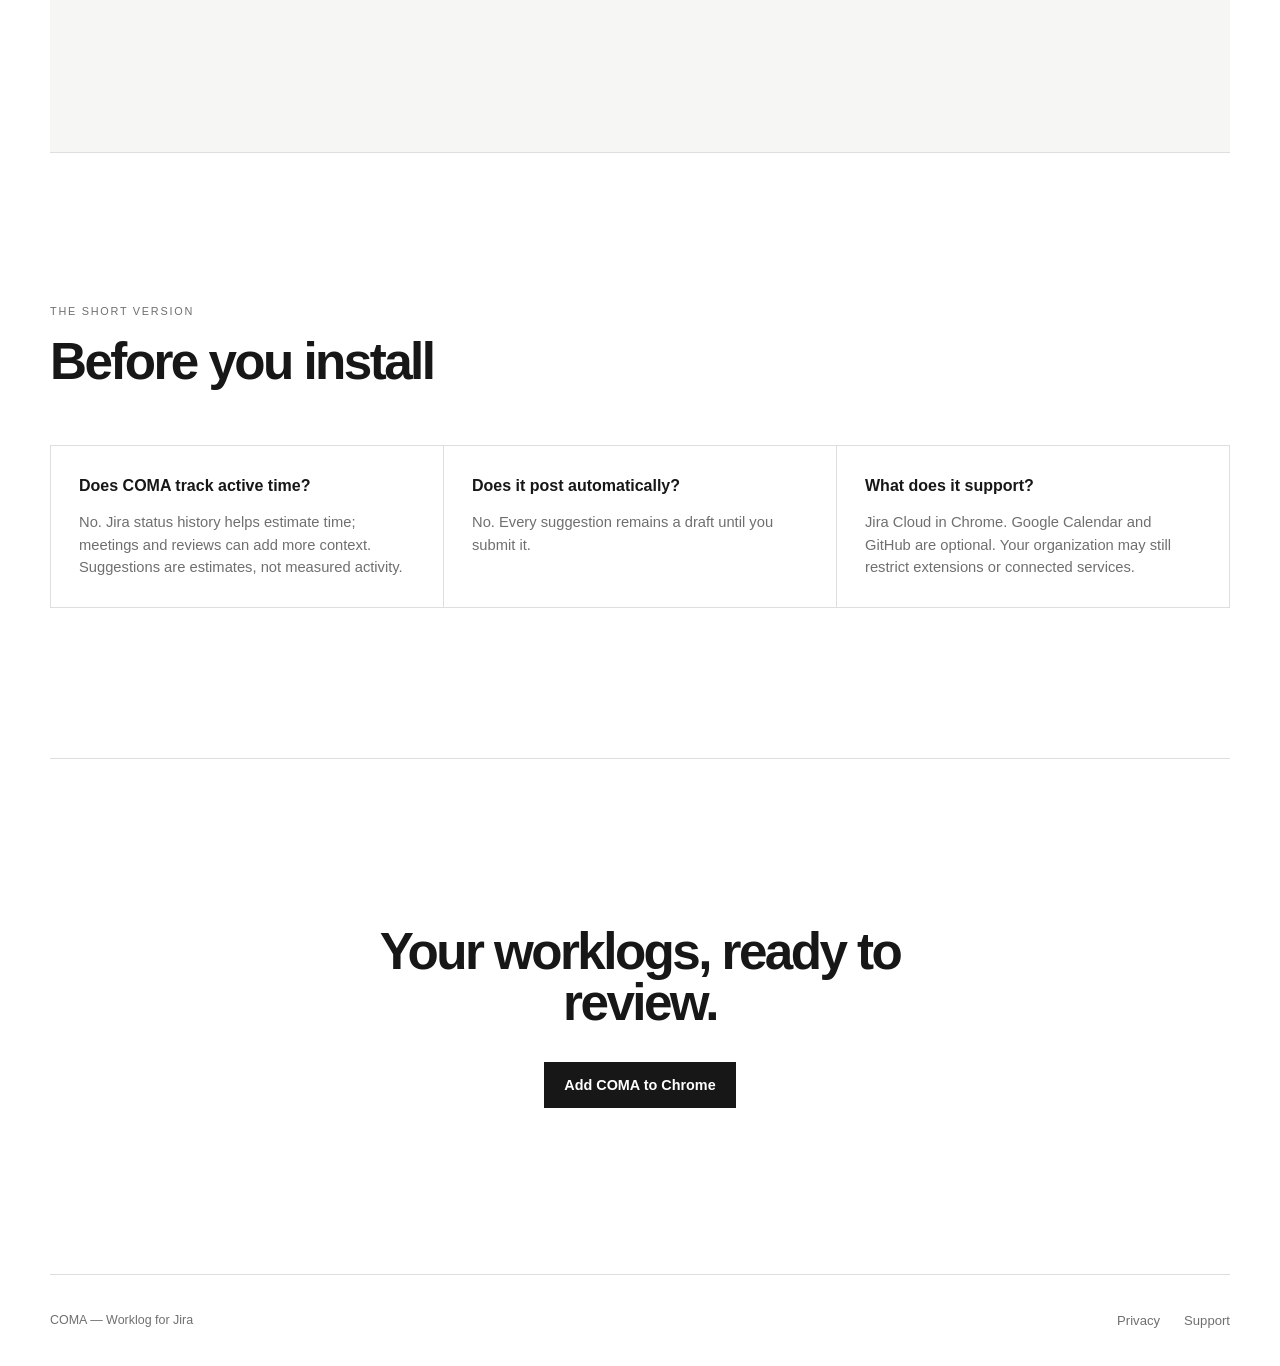
==== commit bb7b3dc4: "Add CNAME and update URLs for snaplog.link custom domain - Add CNAME file with snaplog.link for GitH" ====
--- a/index.html
+++ b/index.html
@@ -8,16 +8,16 @@
       name="description"
       content="Select your days and let COMA draft Jira worklogs from task history. Review the result and post when it looks right. No Jira admin installation required."
     />
-    <link rel="canonical" href="https://vshtykhnov.github.io/coma-worklog/" />
+    <link rel="canonical" href="https://snaplog.link/" />
     <link rel="icon" href="assets/icon.svg" type="image/svg+xml" />
     <link rel="stylesheet" href="site.css?v=5" />
     <meta property="og:type" content="website" />
     <meta property="og:title" content="COMA — Worklog for Jira" />
     <meta property="og:description" content="Jira worklogs, without starting from scratch." />
-    <meta property="og:url" content="https://vshtykhnov.github.io/coma-worklog/" />
+    <meta property="og:url" content="https://snaplog.link/" />
     <meta
       property="og:image"
-      content="https://vshtykhnov.github.io/coma-worklog/assets/suggest-poster.png"
+      content="https://snaplog.link/assets/suggest-poster.png"
     />
     <script type="application/ld+json">
       {
@@ -27,7 +27,7 @@
         "applicationCategory": "BusinessApplication",
         "operatingSystem": "Chrome",
         "description": "Select your days and draft Jira worklogs from task history, meetings and code reviews.",
-        "url": "https://vshtykhnov.github.io/coma-worklog/",
+        "url": "https://snaplog.link/",
         "downloadUrl": "https://chromewebstore.google.com/detail/hblkpeocajjnpcelneoiielajfaeojnc"
       }
     </script>
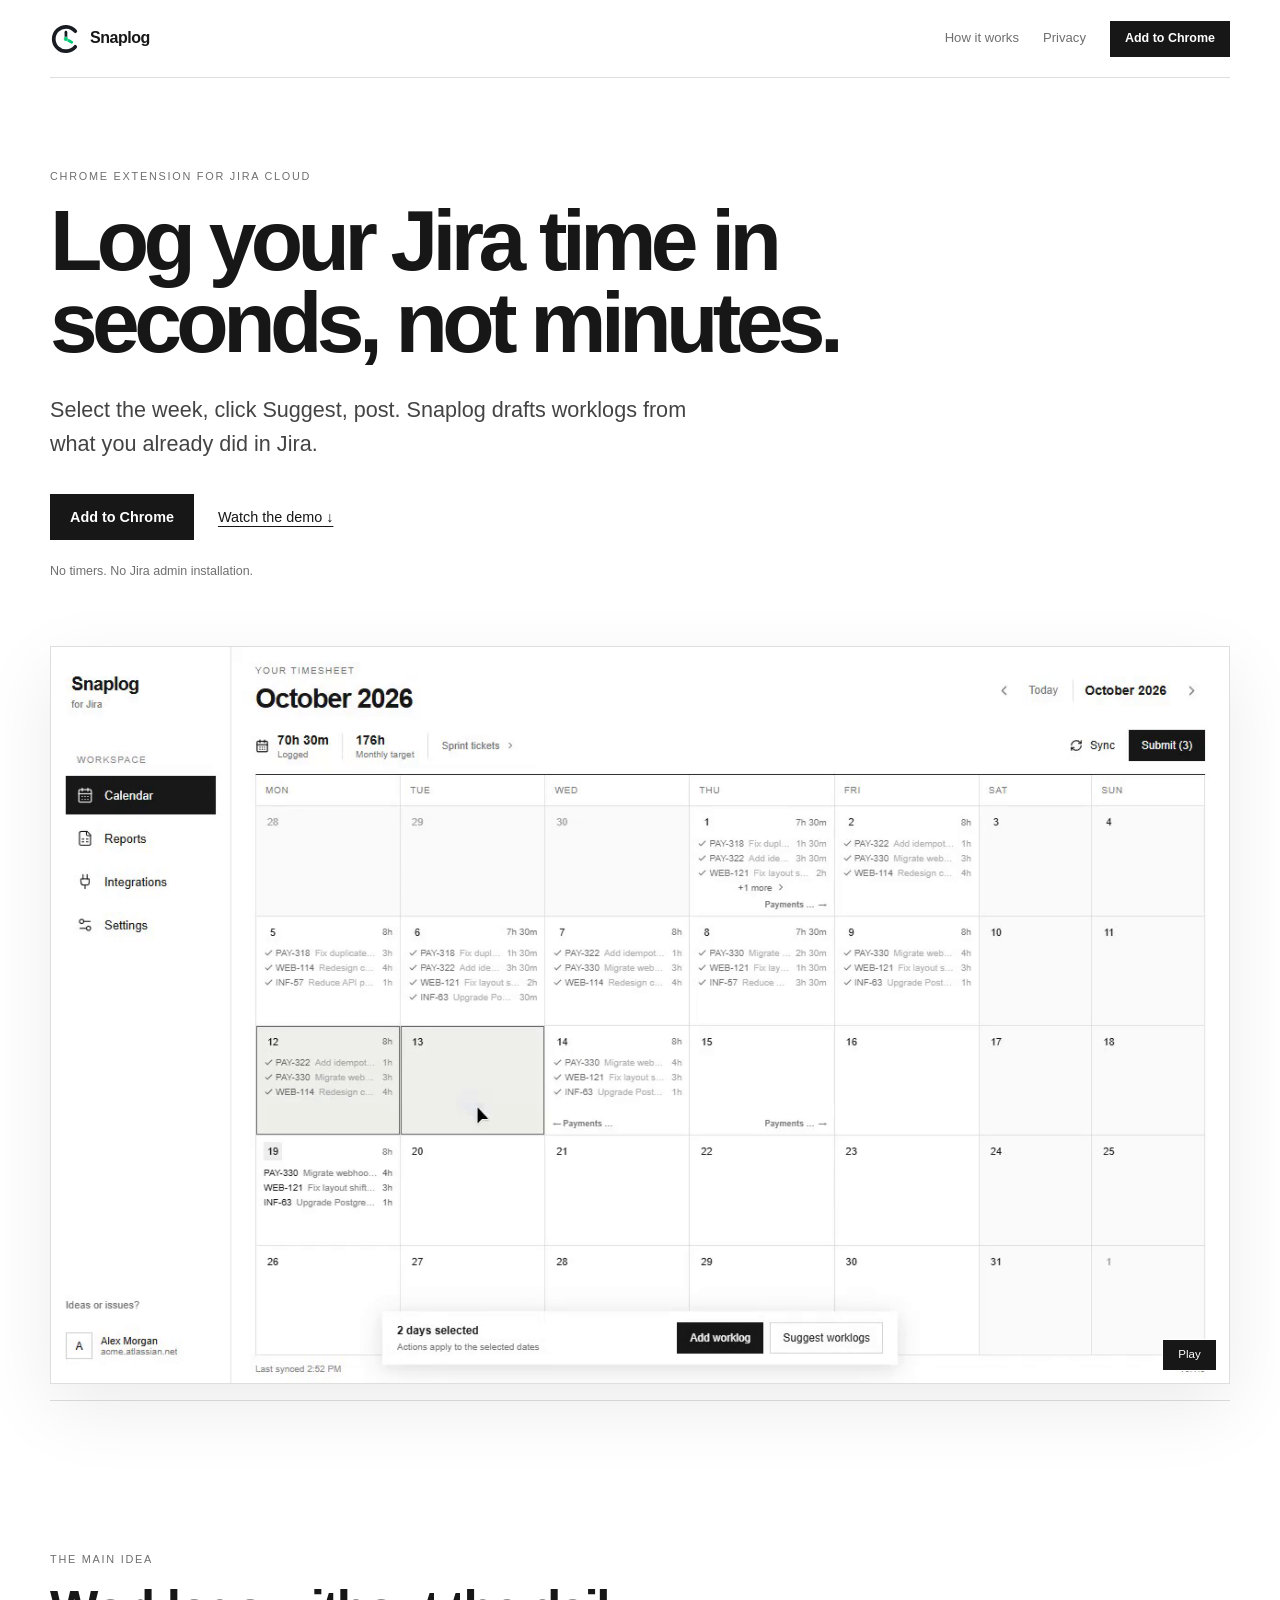
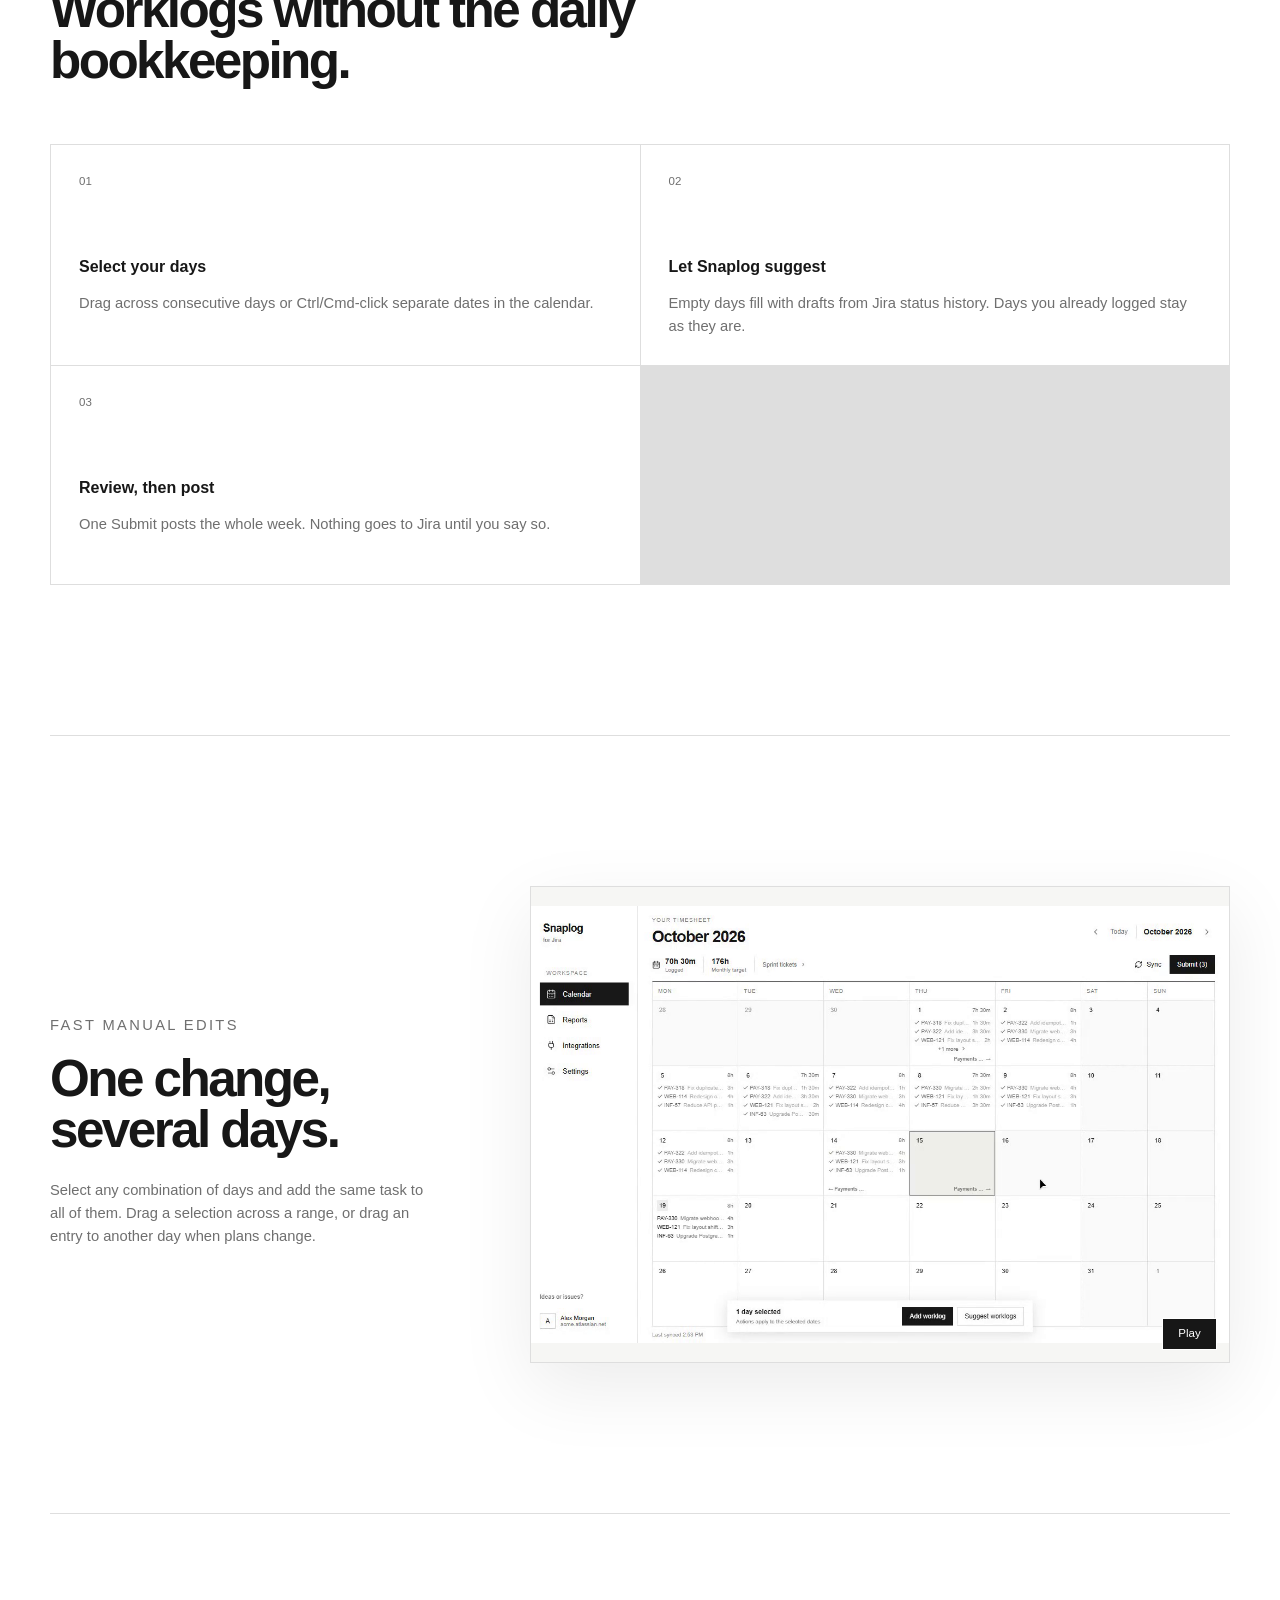
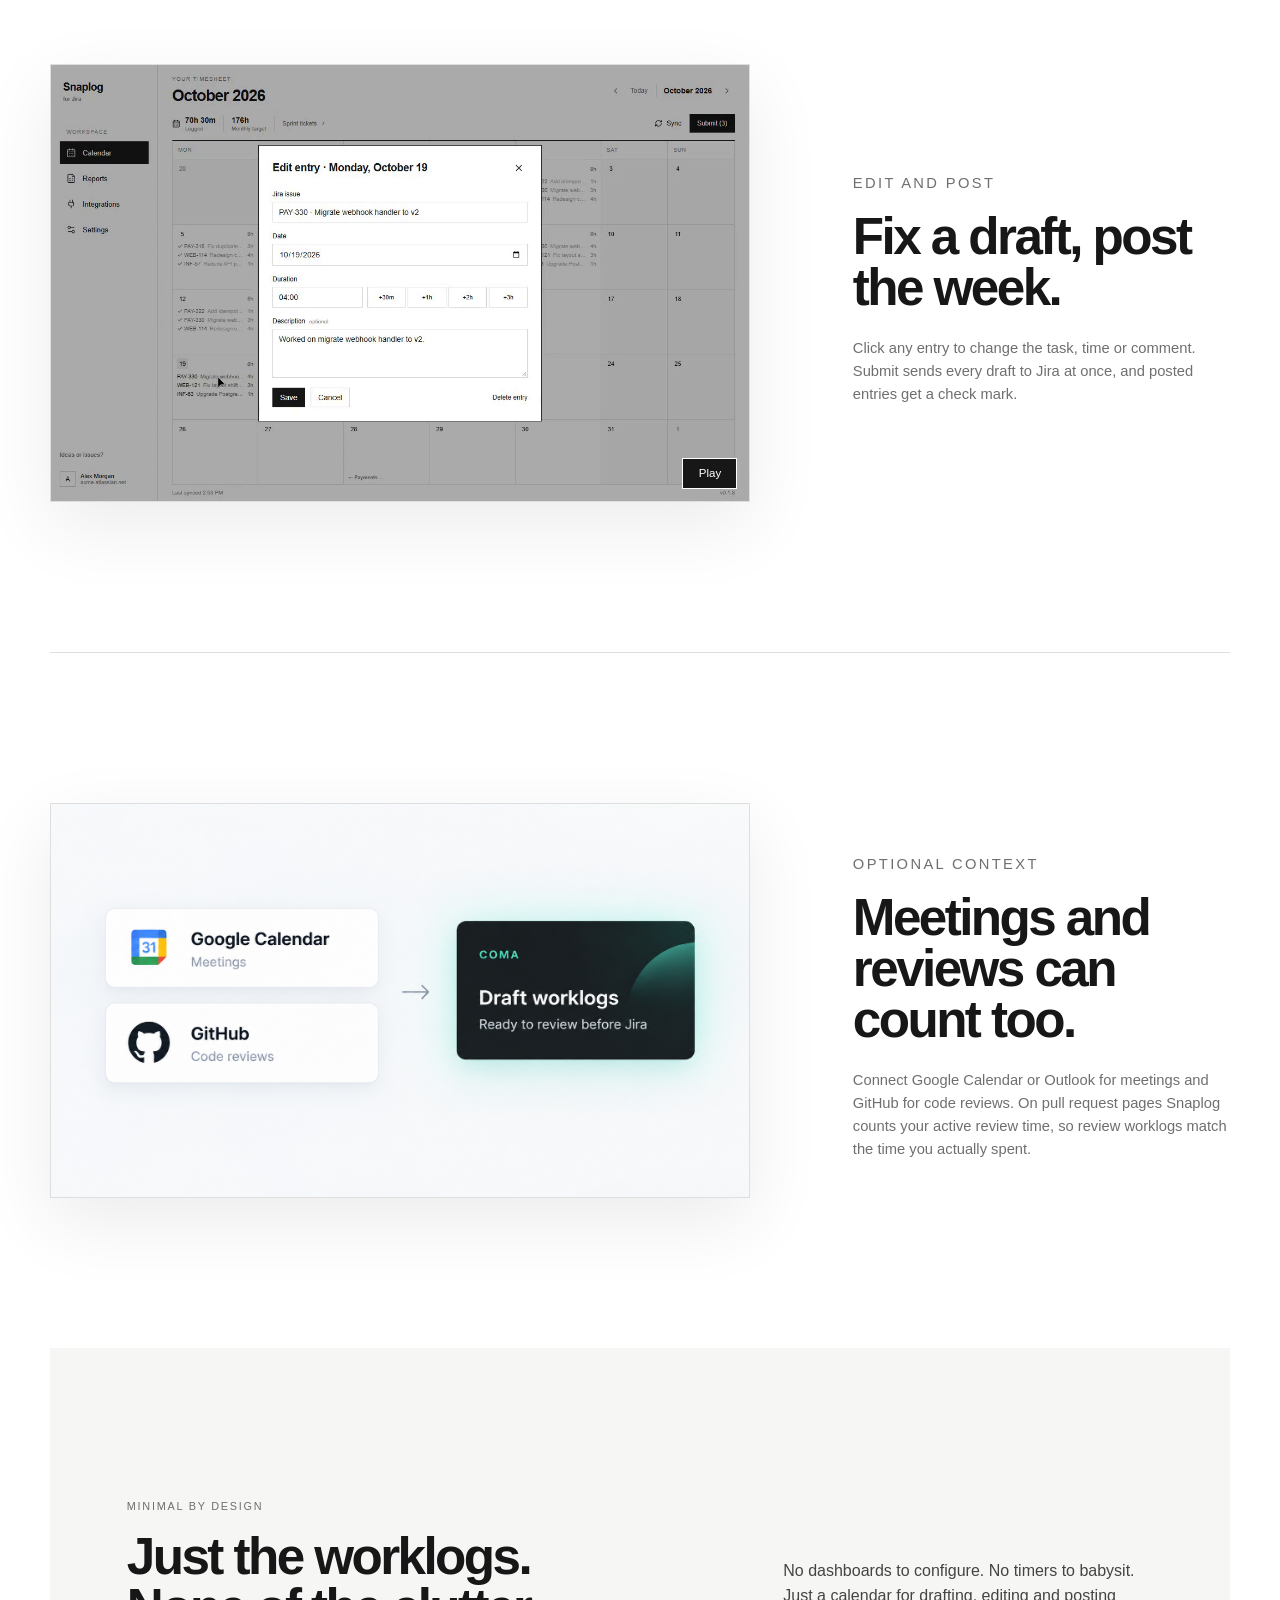
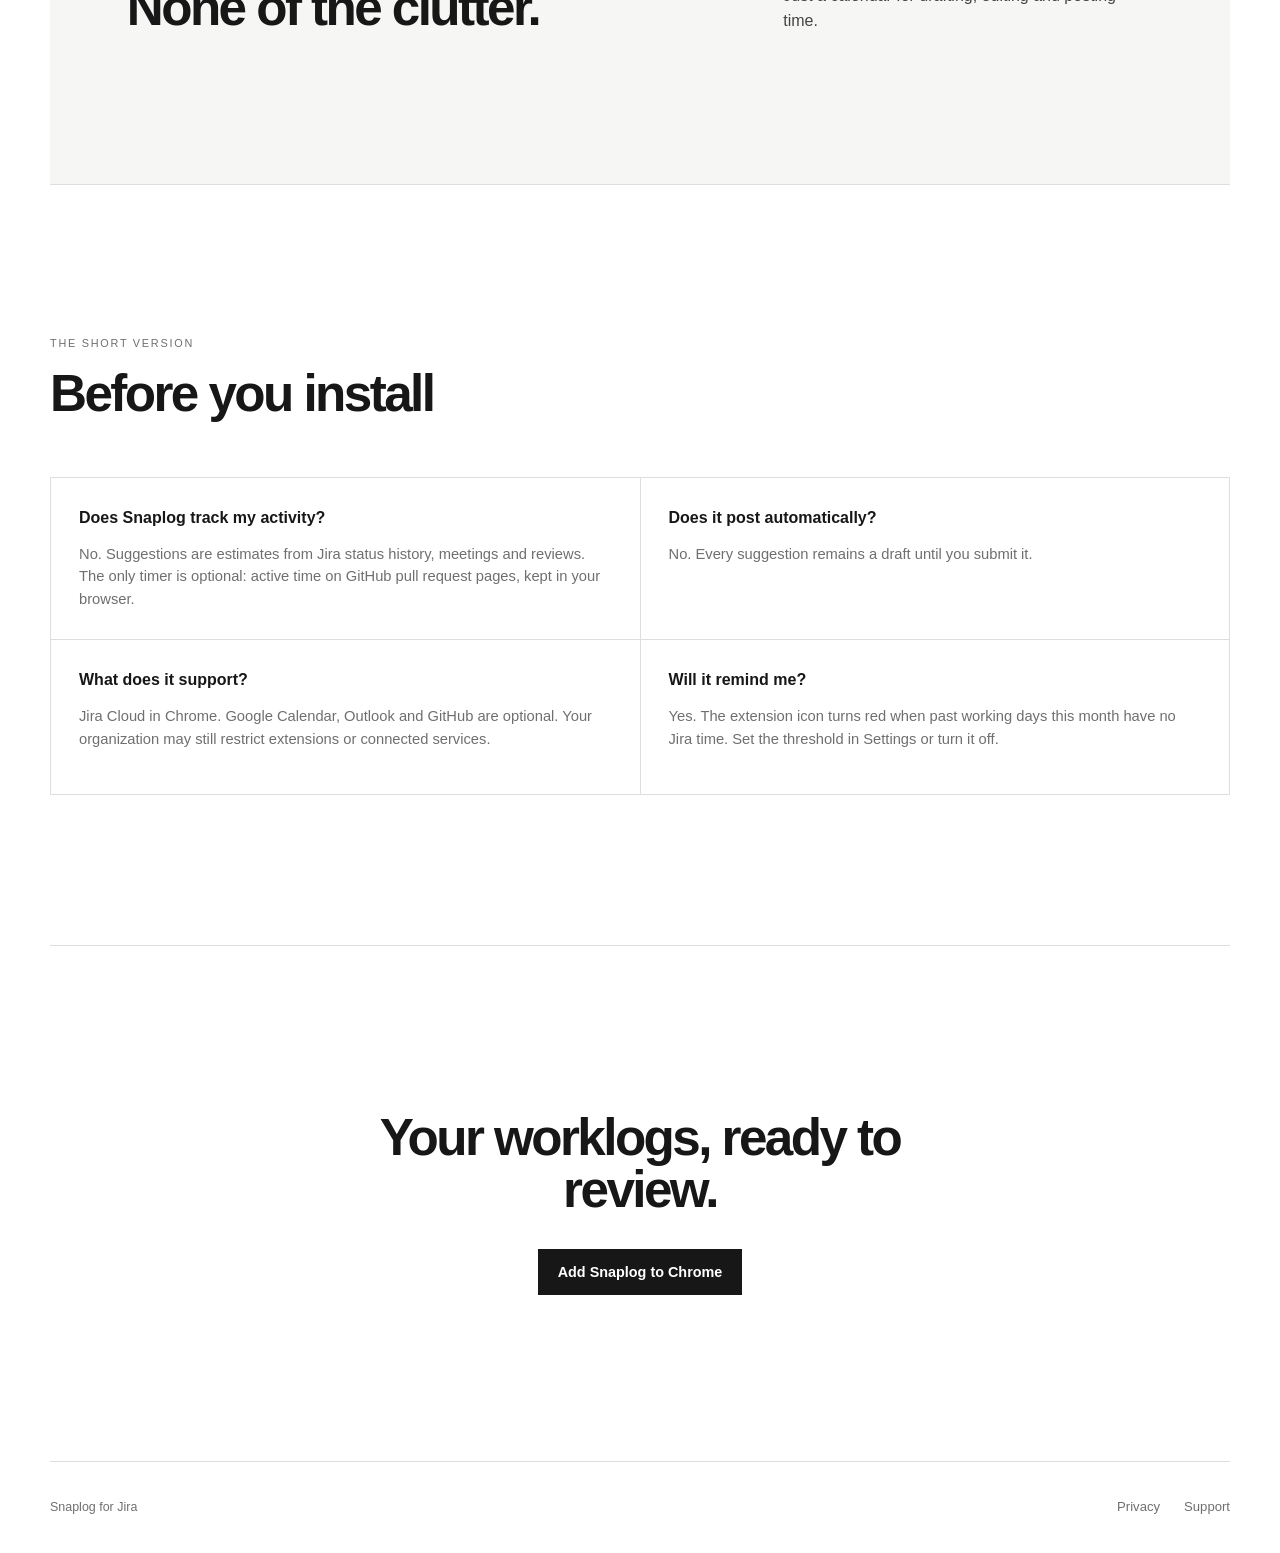
==== commit 53cfb712: "Rebrand landing to Snaplog with new demo videos - New name and hero: "Log your Jira time in seconds," ====
--- a/index.html
+++ b/index.html
@@ -3,30 +3,30 @@
   <head>
     <meta charset="UTF-8" />
     <meta name="viewport" content="width=device-width, initial-scale=1" />
-    <title>COMA — Jira Worklog Extension for Chrome</title>
+    <title>Snaplog for Jira — Log Jira Time in Seconds</title>
     <meta
       name="description"
-      content="Select your days and let COMA draft Jira worklogs from task history. Review the result and post when it looks right. No Jira admin installation required."
+      content="Snaplog drafts your Jira worklogs from task history, meetings and code reviews. Review the week and post it in one click. No timers, no Jira admin installation."
     />
     <link rel="canonical" href="https://snaplog.link/" />
     <link rel="icon" href="assets/icon.svg" type="image/svg+xml" />
-    <link rel="stylesheet" href="site.css?v=5" />
+    <link rel="stylesheet" href="site.css?v=6" />
     <meta property="og:type" content="website" />
-    <meta property="og:title" content="COMA — Worklog for Jira" />
-    <meta property="og:description" content="Jira worklogs, without starting from scratch." />
+    <meta property="og:title" content="Snaplog for Jira" />
+    <meta property="og:description" content="Log your Jira time in seconds, not minutes." />
     <meta property="og:url" content="https://snaplog.link/" />
     <meta
       property="og:image"
-      content="https://snaplog.link/assets/suggest-poster.png"
+      content="https://snaplog.link/assets/demo-quick-overview-poster.png"
     />
     <script type="application/ld+json">
       {
         "@context": "https://schema.org",
         "@type": "SoftwareApplication",
-        "name": "COMA — Worklog for Jira",
+        "name": "Snaplog for Jira",
         "applicationCategory": "BusinessApplication",
         "operatingSystem": "Chrome",
-        "description": "Select your days and draft Jira worklogs from task history, meetings and code reviews.",
+        "description": "Draft Jira worklogs from task history, Google or Outlook meetings and GitHub code reviews, then post them in one click.",
         "url": "https://snaplog.link/",
         "downloadUrl": "https://chromewebstore.google.com/detail/hblkpeocajjnpcelneoiielajfaeojnc"
       }
@@ -34,9 +34,9 @@
   </head>
   <body>
     <header class="site-header page-width">
-      <a class="brand" href="./" aria-label="COMA home">
+      <a class="brand" href="./" aria-label="Snaplog home">
         <img src="assets/icon.svg" alt="" width="30" height="30" />
-        <span>COMA</span>
+        <span>Snaplog</span>
       </a>
       <nav aria-label="Main navigation">
         <a href="#how-it-works">How it works</a>
@@ -53,8 +53,8 @@
       <section class="hero page-width">
         <div class="hero-copy">
           <p class="eyebrow">Chrome extension for Jira Cloud</p>
-          <h1>Spend less time logging time.</h1>
-          <p class="lead">You’re already keeping track of your work in Jira.</p>
+          <h1>Log your Jira time in seconds, not minutes.</h1>
+          <p class="lead">Select the week, click Suggest, post. Snaplog drafts worklogs from what you already did in Jira.</p>
           <div class="hero-actions">
             <a
               class="button"
@@ -73,10 +73,10 @@
               muted
               playsinline
               preload="auto"
-              poster="assets/suggest-poster.png?v=2"
-              aria-label="Demo: select working days and create Jira worklog drafts"
+              poster="assets/demo-quick-overview-poster.png"
+              aria-label="Demo: select a week and Suggest fills the empty days with worklog drafts"
             >
-              <source src="assets/suggest-demo.webm?v=2" type="video/webm" />
+              <source src="assets/demo-quick-overview.mp4" type="video/mp4" />
               Your browser does not support the demo video.
             </video>
             <button class="video-toggle" type="button" aria-label="Pause demo">Pause</button>
@@ -95,13 +95,13 @@
           </article>
           <article>
             <span>02</span>
-            <h3>Let COMA suggest</h3>
-            <p>Jira status and assignment history become editable task and time drafts.</p>
+            <h3>Let Snaplog suggest</h3>
+            <p>Empty days fill with drafts from Jira status history. Days you already logged stay as they are.</p>
           </article>
           <article>
             <span>03</span>
             <h3>Review, then post</h3>
-            <p>You decide what goes to Jira.</p>
+            <p>One Submit posts the whole week. Nothing goes to Jira until you say so.</p>
           </article>
         </div>
       </section>
@@ -122,10 +122,10 @@
             muted
             playsinline
             preload="metadata"
-            poster="assets/selection-poster.png?v=1"
-            aria-label="Demo: add one Jira task to separate days, then another to a selected range"
+            poster="assets/demo-multi-day-add-poster.png"
+            aria-label="Demo: select two days and add the same Jira task to both"
           >
-            <source src="assets/selection-demo.webm?v=1" type="video/webm" />
+            <source src="assets/demo-multi-day-add.mp4" type="video/mp4" />
             Your browser does not support the demo video.
           </video>
           <button class="video-toggle" type="button" aria-label="Pause demo">Pause</button>
@@ -134,18 +134,27 @@
 
       <section class="section split split-reverse page-width">
         <div class="section-copy">
-          <p class="eyebrow">At a glance</p>
-          <h2>Time on a task, without losing your place.</h2>
-          <p>Open Task time beside the calendar to see totals for any period.</p>
-        </div>
-        <div class="product-frame detail-frame task-time-frame">
-          <img
-            src="assets/task-time.png?v=3"
-            alt="Task time summary open beside the COMA calendar"
-            width="850"
-            height="800"
-            loading="lazy"
-          />
+          <p class="eyebrow">Edit and post</p>
+          <h2>Fix a draft, post the week.</h2>
+          <p>
+            Click any entry to change the task, time or comment. Submit sends every draft to Jira
+            at once, and posted entries get a check mark.
+          </p>
+        </div>
+        <div class="product-frame video-frame">
+          <video
+            autoplay
+            loop
+            muted
+            playsinline
+            preload="metadata"
+            poster="assets/demo-edit-and-post-poster.png"
+            aria-label="Demo: edit a worklog draft and post all drafts to Jira"
+          >
+            <source src="assets/demo-edit-and-post.mp4" type="video/mp4" />
+            Your browser does not support the demo video.
+          </video>
+          <button class="video-toggle" type="button" aria-label="Pause demo">Pause</button>
         </div>
       </section>
 
@@ -153,12 +162,16 @@
         <div class="section-copy">
           <p class="eyebrow">Optional context</p>
           <h2>Meetings and reviews can count too.</h2>
-          <p>Connect Google Calendar for meetings and GitHub for submitted reviews.</p>
+          <p>
+            Connect Google Calendar or Outlook for meetings and GitHub for code reviews. On pull
+            request pages Snaplog counts your active review time, so review worklogs match the time
+            you actually spent.
+          </p>
         </div>
         <div class="product-frame">
           <img
             src="assets/integrations-flow.png"
-            alt="Google Calendar meetings and GitHub code reviews become COMA worklog drafts"
+            alt="Calendar meetings and GitHub code reviews become Snaplog worklog drafts"
             width="1672"
             height="941"
           />
@@ -181,10 +194,10 @@
         <h2>Before you install</h2>
         <div class="faq-grid">
           <article>
-            <h3>Does COMA track active time?</h3>
+            <h3>Does Snaplog track my activity?</h3>
             <p>
-              No. Jira status history helps estimate time; meetings and reviews can add more
-              context. Suggestions are estimates, not measured activity.
+              No. Suggestions are estimates from Jira status history, meetings and reviews. The only
+              timer is optional: active time on GitHub pull request pages, kept in your browser.
             </p>
           </article>
           <article>
@@ -194,8 +207,15 @@
           <article>
             <h3>What does it support?</h3>
             <p>
-              Jira Cloud in Chrome. Google Calendar and GitHub are optional. Your organization may
-              still restrict extensions or connected services.
+              Jira Cloud in Chrome. Google Calendar, Outlook and GitHub are optional. Your
+              organization may still restrict extensions or connected services.
+            </p>
+          </article>
+          <article>
+            <h3>Will it remind me?</h3>
+            <p>
+              Yes. The extension icon turns red when past working days this month have no Jira
+              time. Set the threshold in Settings or turn it off.
             </p>
           </article>
         </div>
@@ -206,13 +226,13 @@
         <a
           class="button"
           href="https://chromewebstore.google.com/detail/hblkpeocajjnpcelneoiielajfaeojnc"
-          >Add COMA to Chrome</a
+          >Add Snaplog to Chrome</a
         >
       </section>
     </main>
 
     <footer class="site-footer page-width">
-      <span>COMA — Worklog for Jira</span>
+      <span>Snaplog for Jira</span>
       <div>
         <a href="privacy.html">Privacy</a>
         <a href="https://tally.so/r/yPBag4">Support</a>
--- a/site.css
+++ b/site.css
@@ -190,10 +190,6 @@
   width: 100%;
   height: 100%;
   object-fit: cover;
-}
-
-.task-time-frame {
-  aspect-ratio: 17 / 16;
 }
 
 .hero-frame {
@@ -246,7 +242,7 @@
 .steps,
 .faq-grid {
   display: grid;
-  grid-template-columns: repeat(3, 1fr);
+  grid-template-columns: repeat(2, 1fr);
   gap: 1px;
   margin-top: 58px;
   background: var(--line);
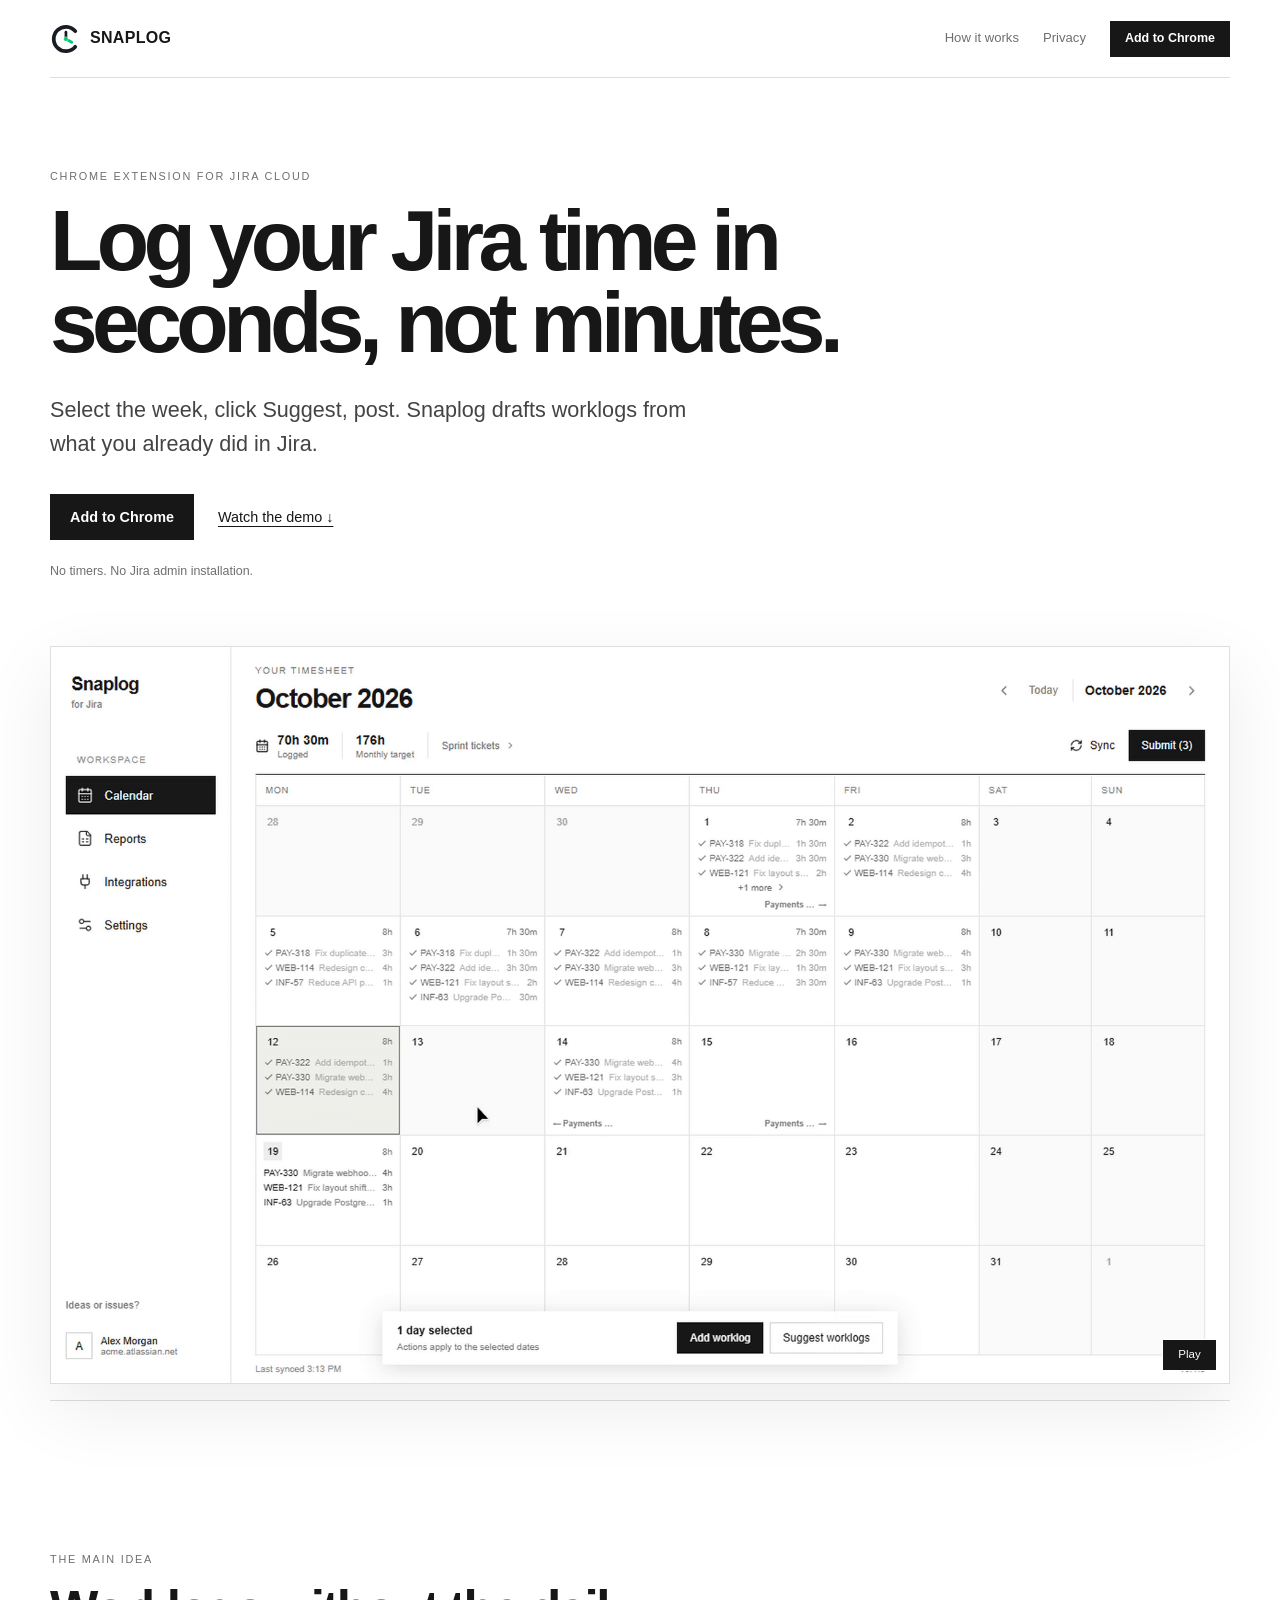
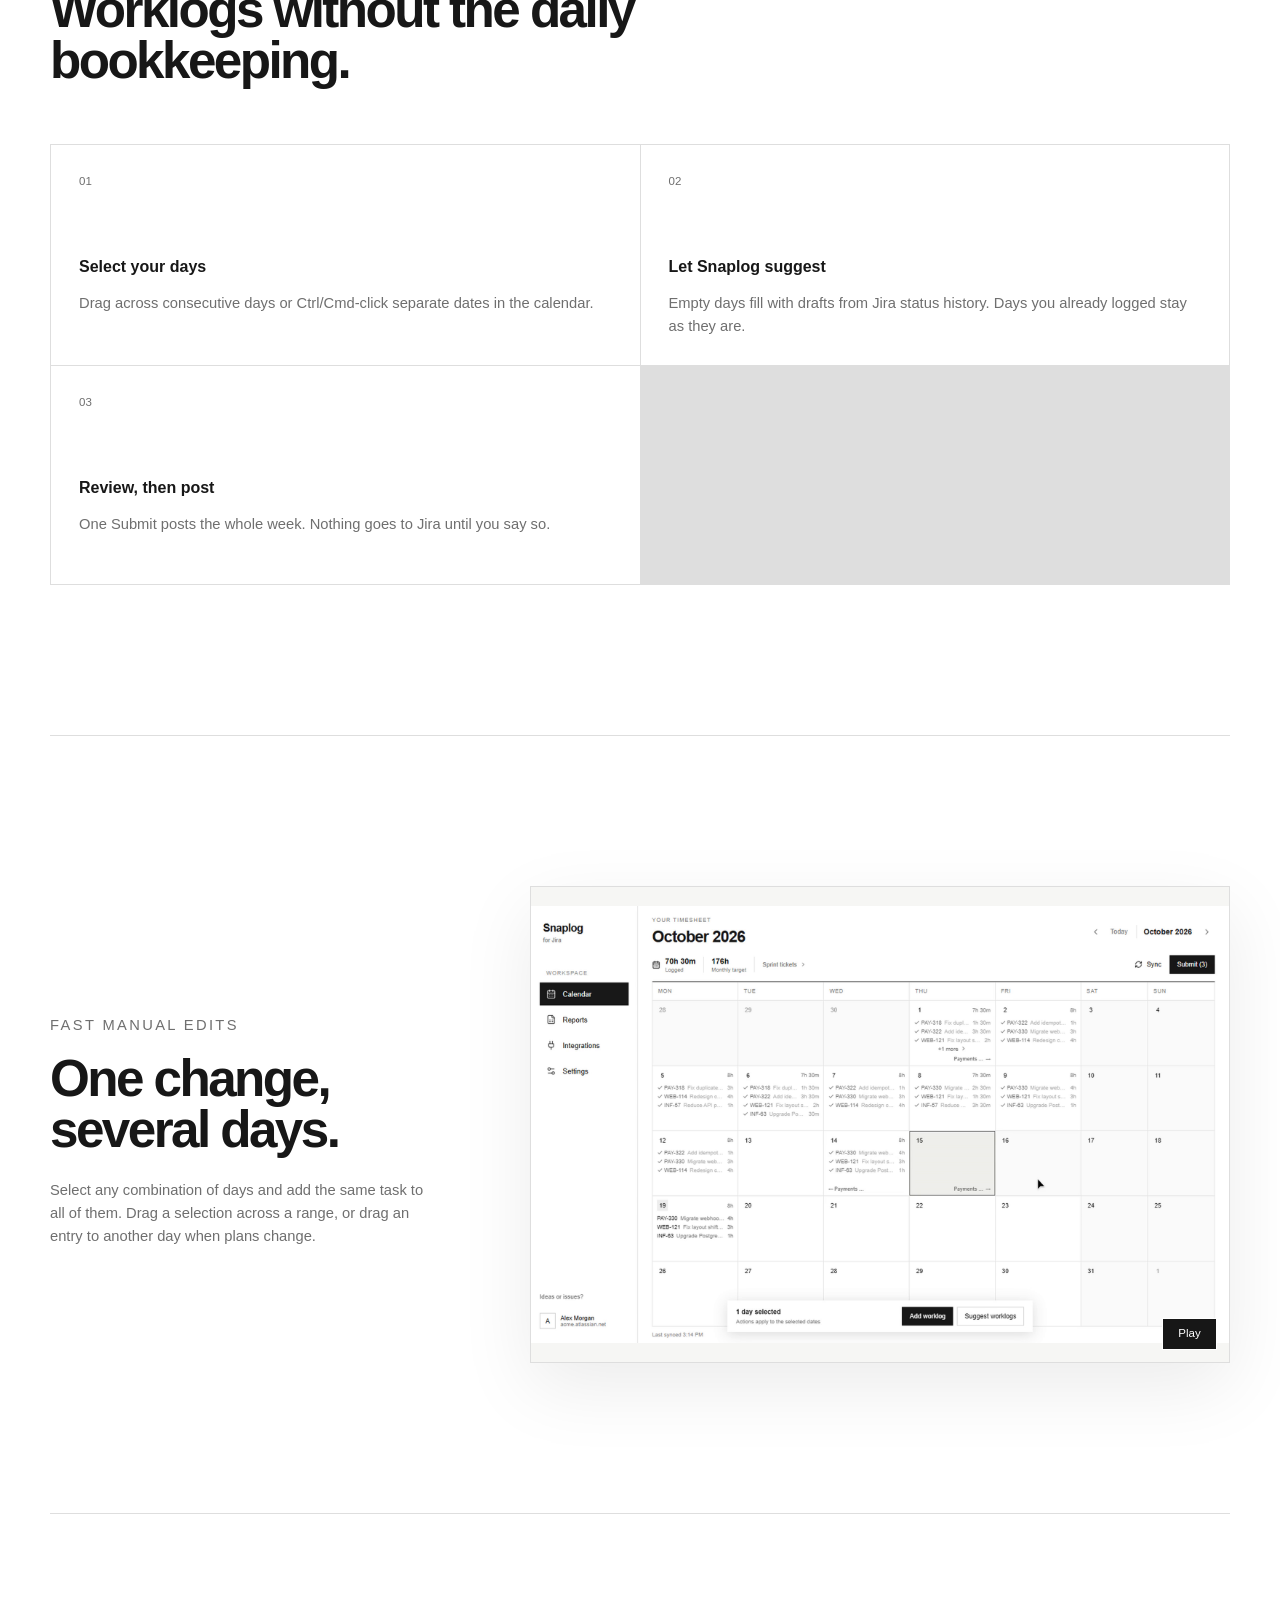
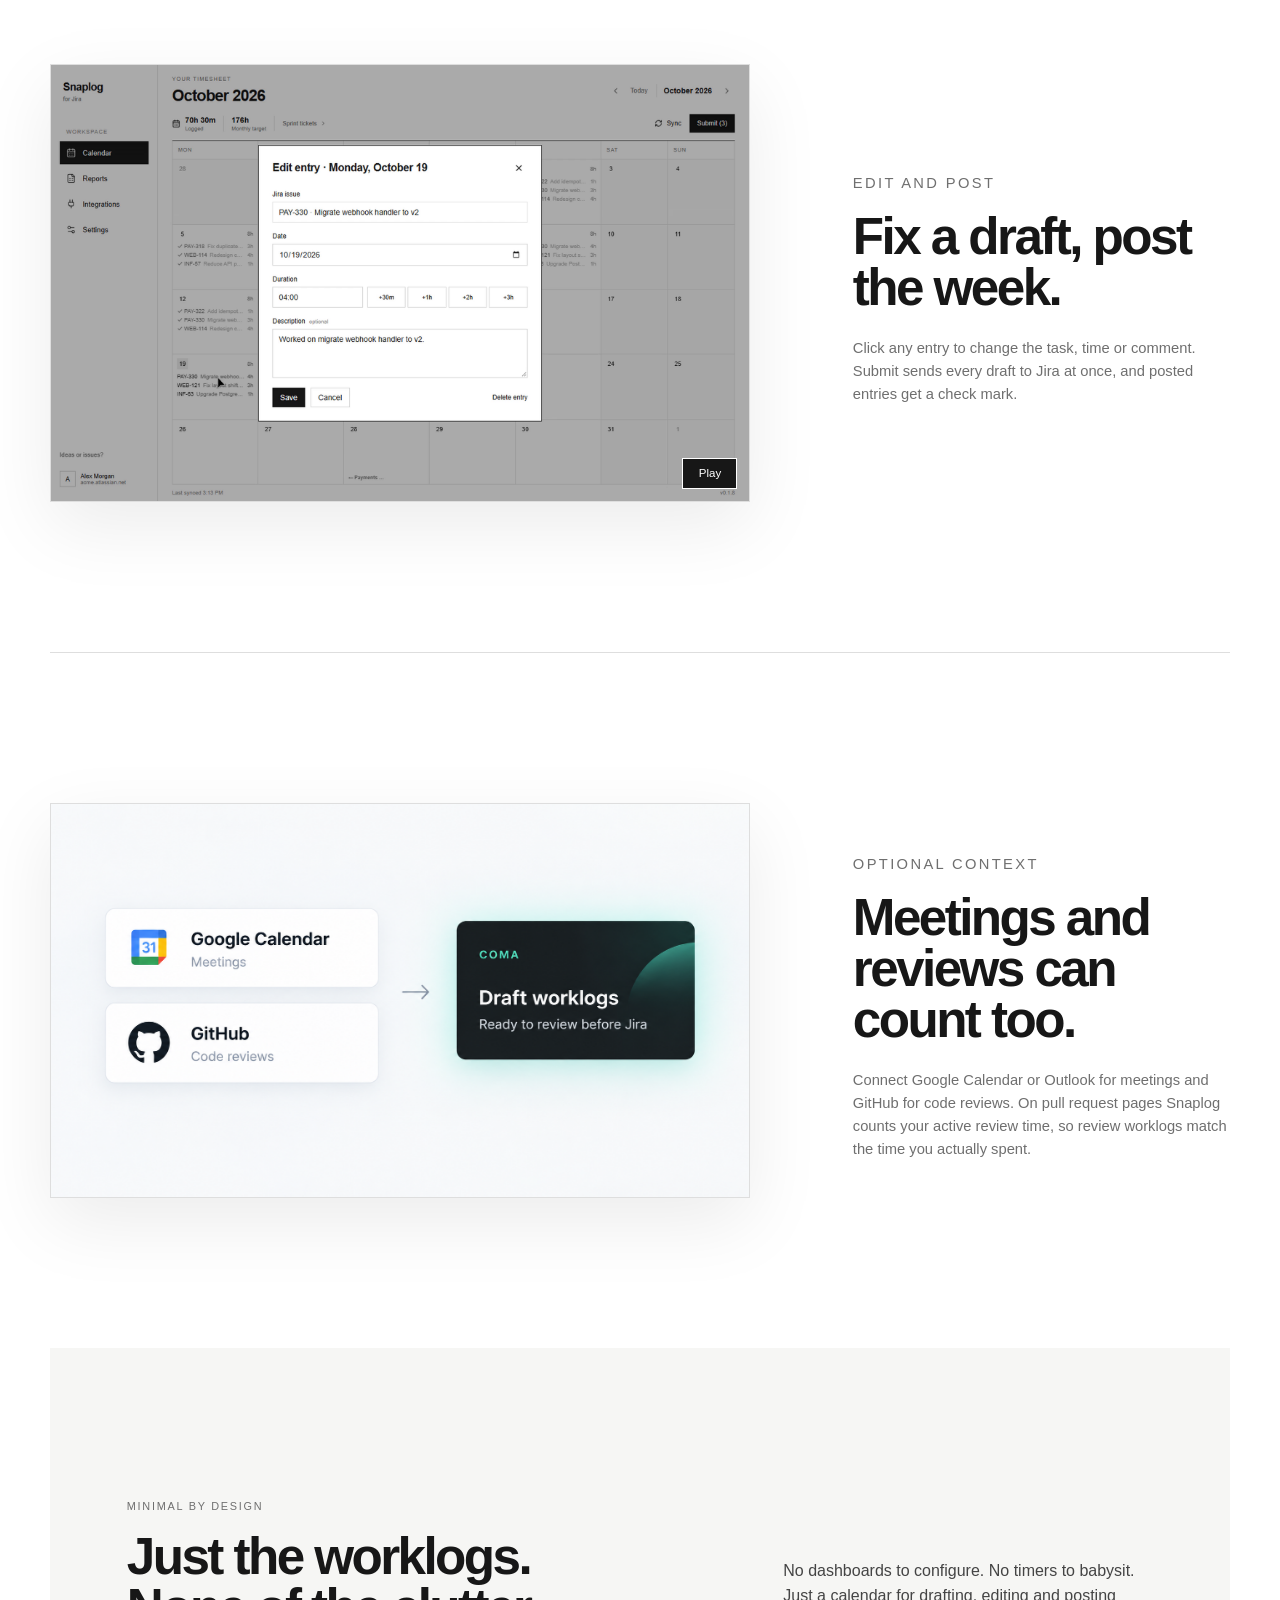
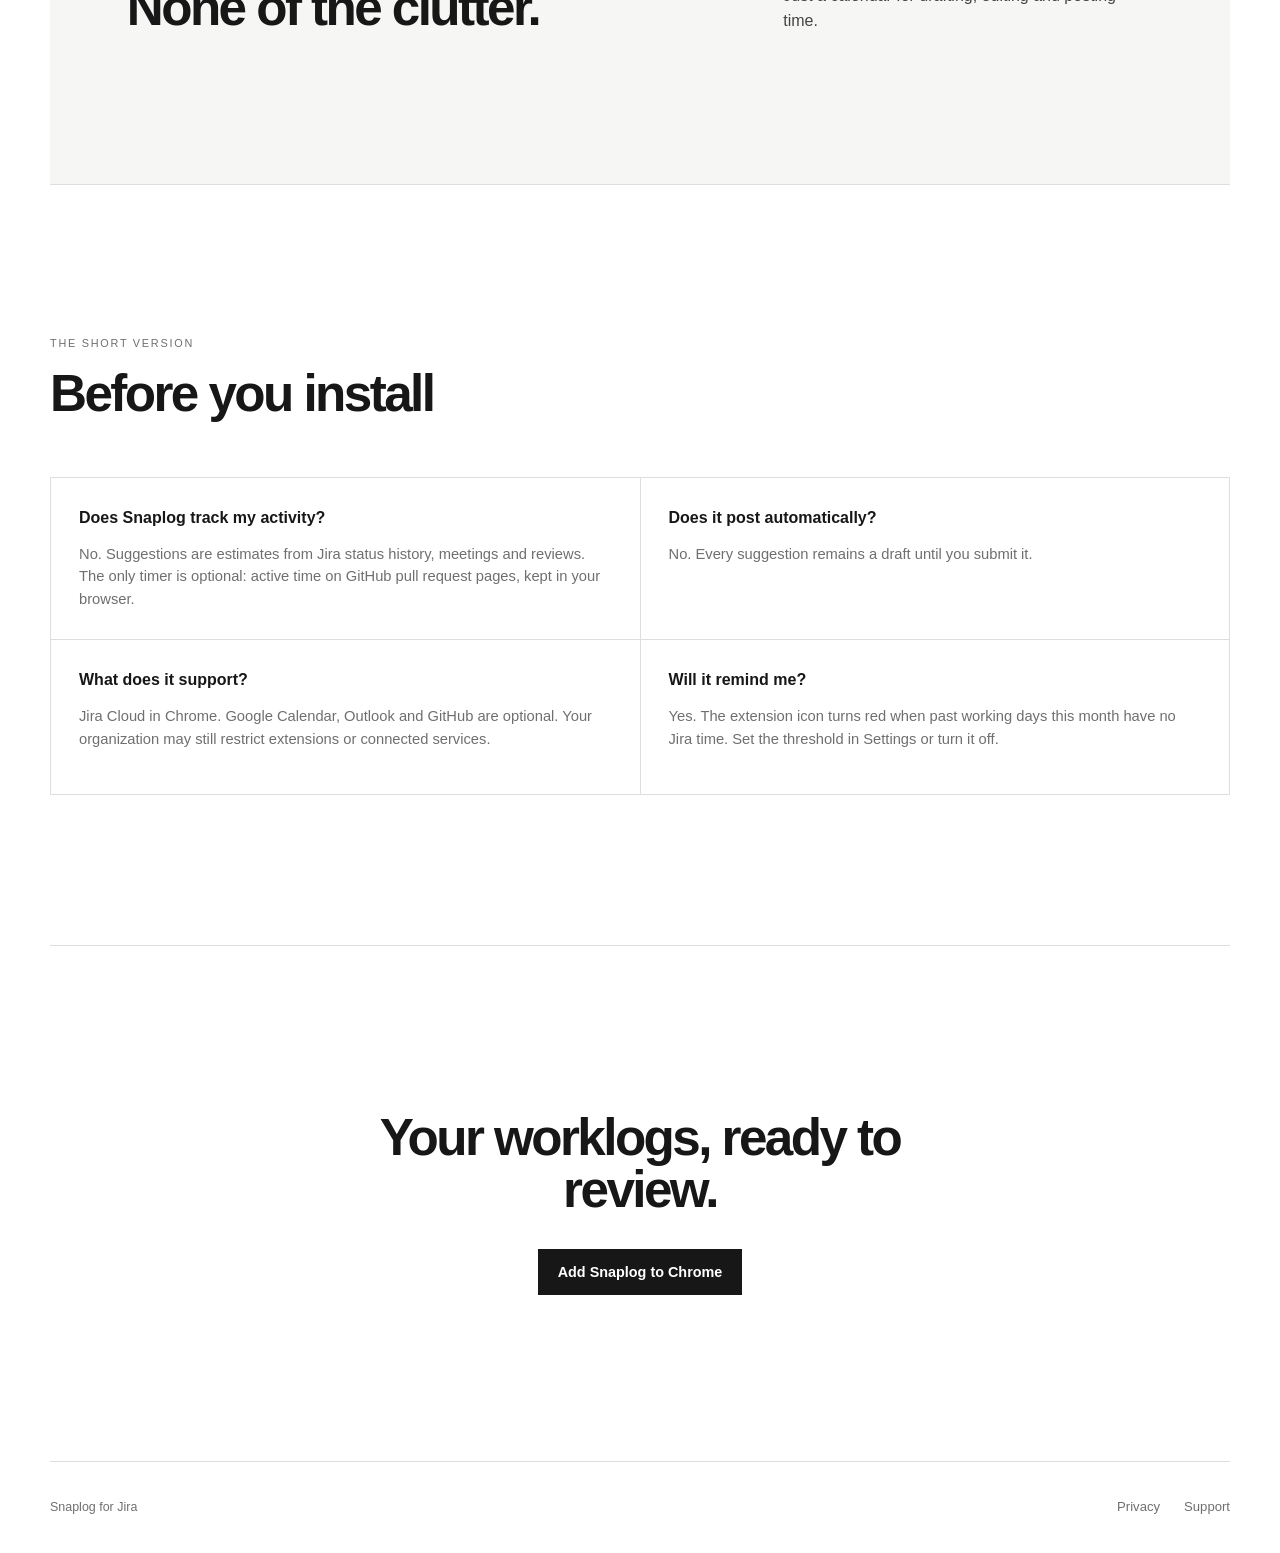
==== commit d875b779: "Show the header brand in caps Co-Authored-By: Claude Opus 5.5 <noreply@anthropic.com>" ====
--- a/index.html
+++ b/index.html
@@ -10,7 +10,7 @@
     />
     <link rel="canonical" href="https://snaplog.link/" />
     <link rel="icon" href="assets/icon.svg" type="image/svg+xml" />
-    <link rel="stylesheet" href="site.css?v=6" />
+    <link rel="stylesheet" href="site.css?v=7" />
     <meta property="og:type" content="website" />
     <meta property="og:title" content="Snaplog for Jira" />
     <meta property="og:description" content="Log your Jira time in seconds, not minutes." />
--- a/site.css
+++ b/site.css
@@ -88,7 +88,8 @@
   gap: 10px;
   font-weight: 650;
   text-decoration: none;
-  letter-spacing: -0.03em;
+  letter-spacing: 0.02em;
+  text-transform: uppercase;
 }
 
 .site-header nav,
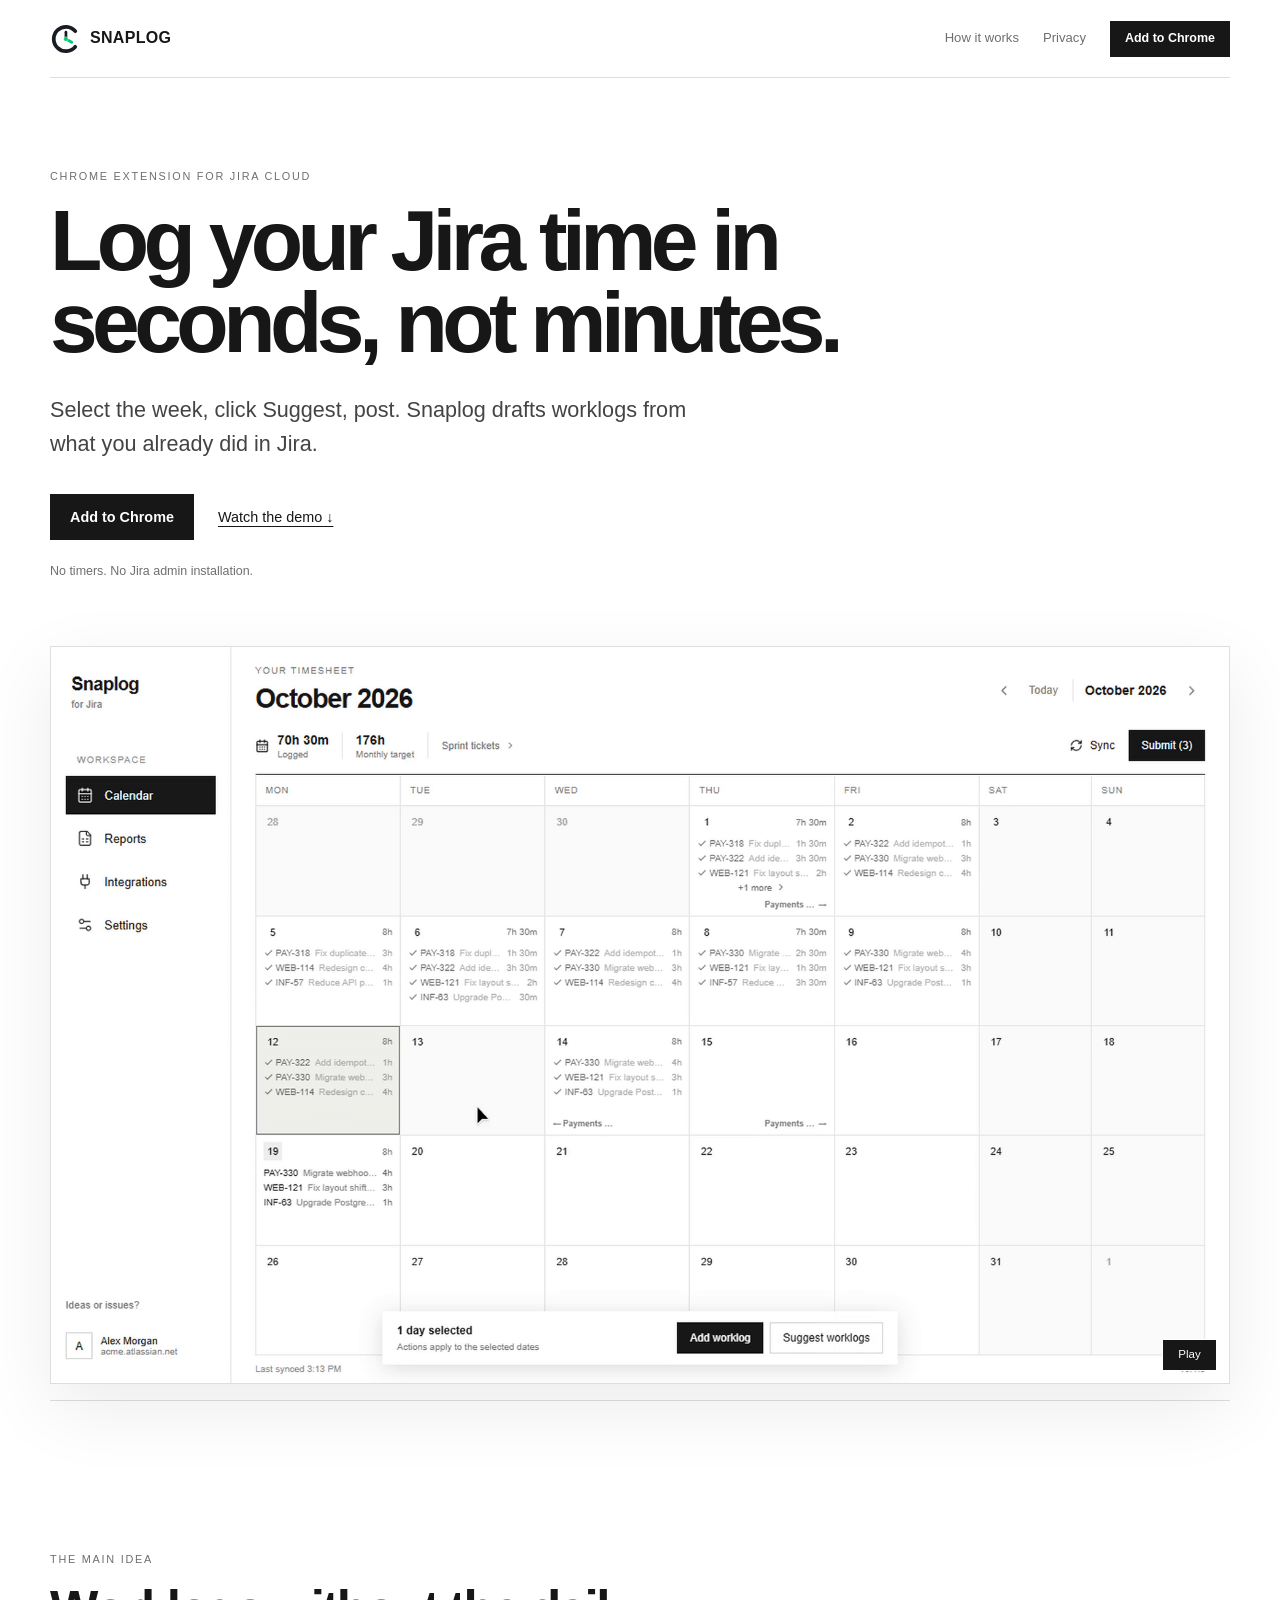
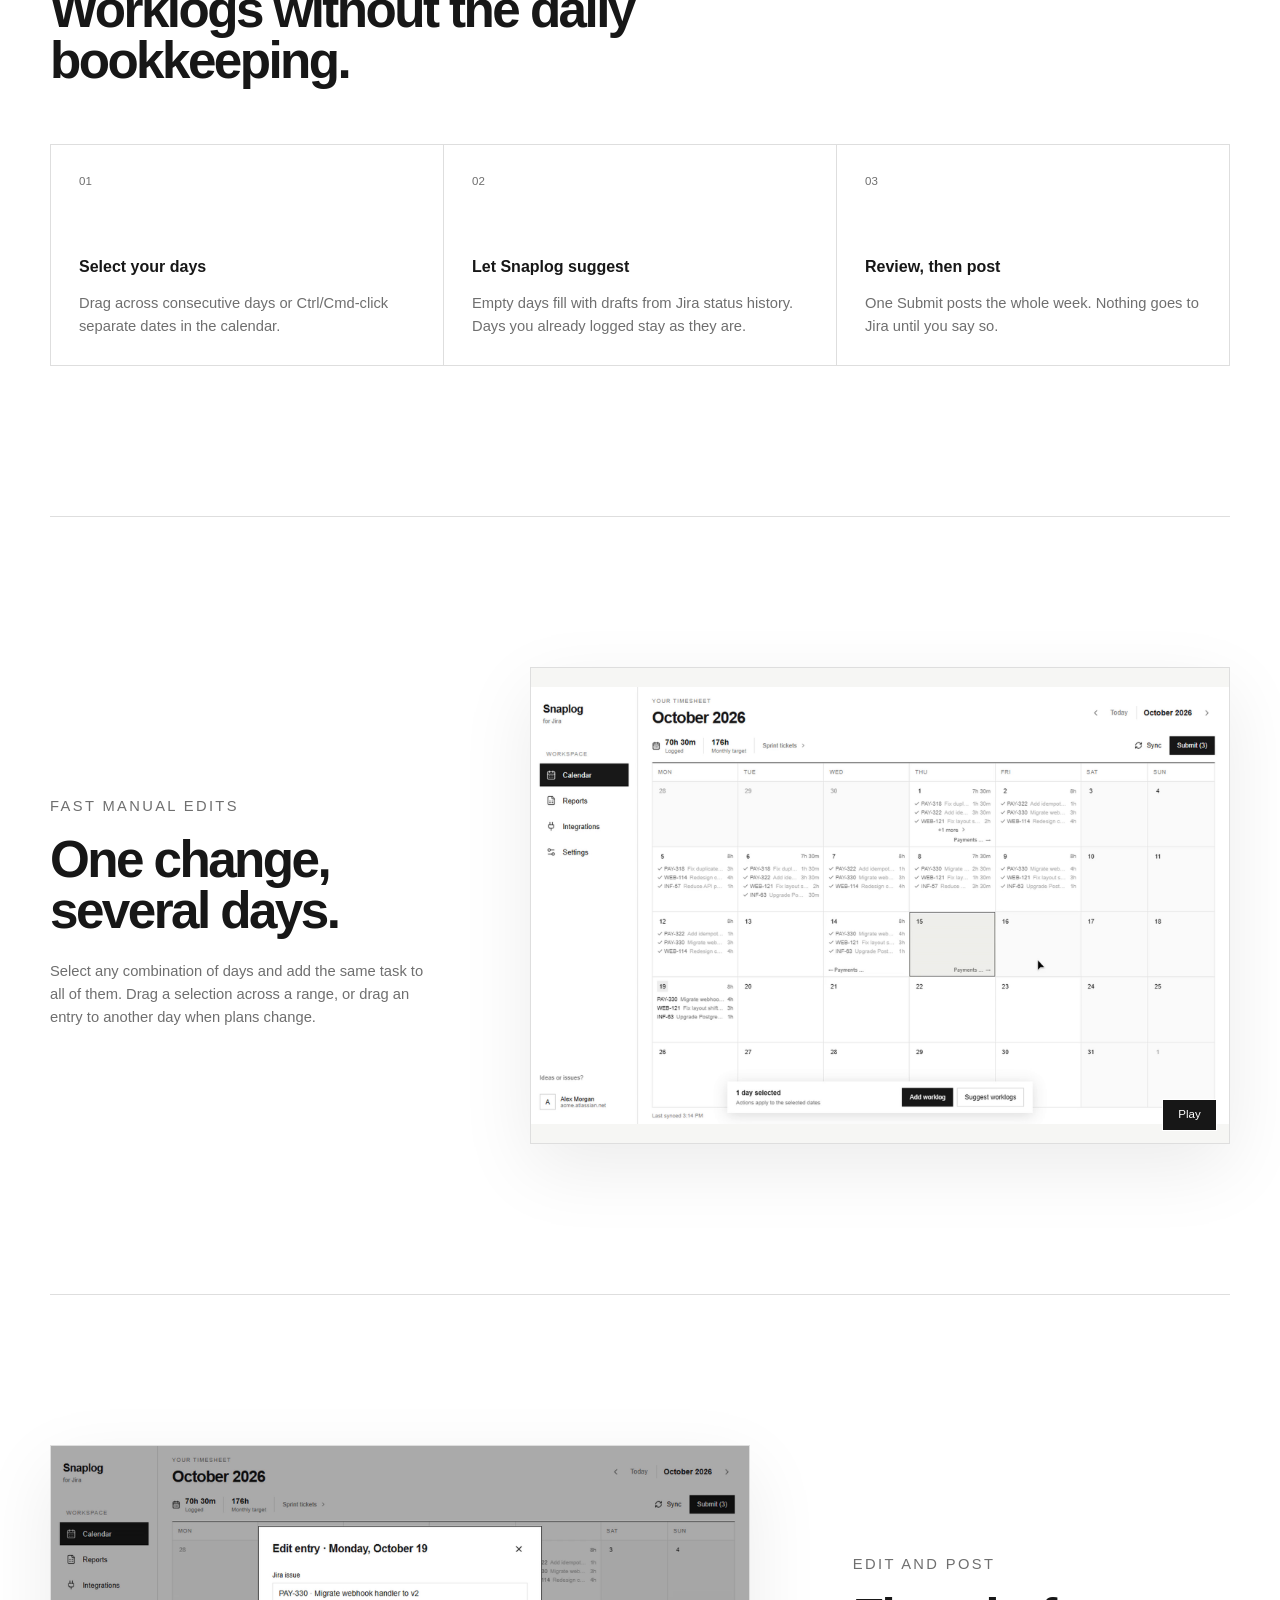
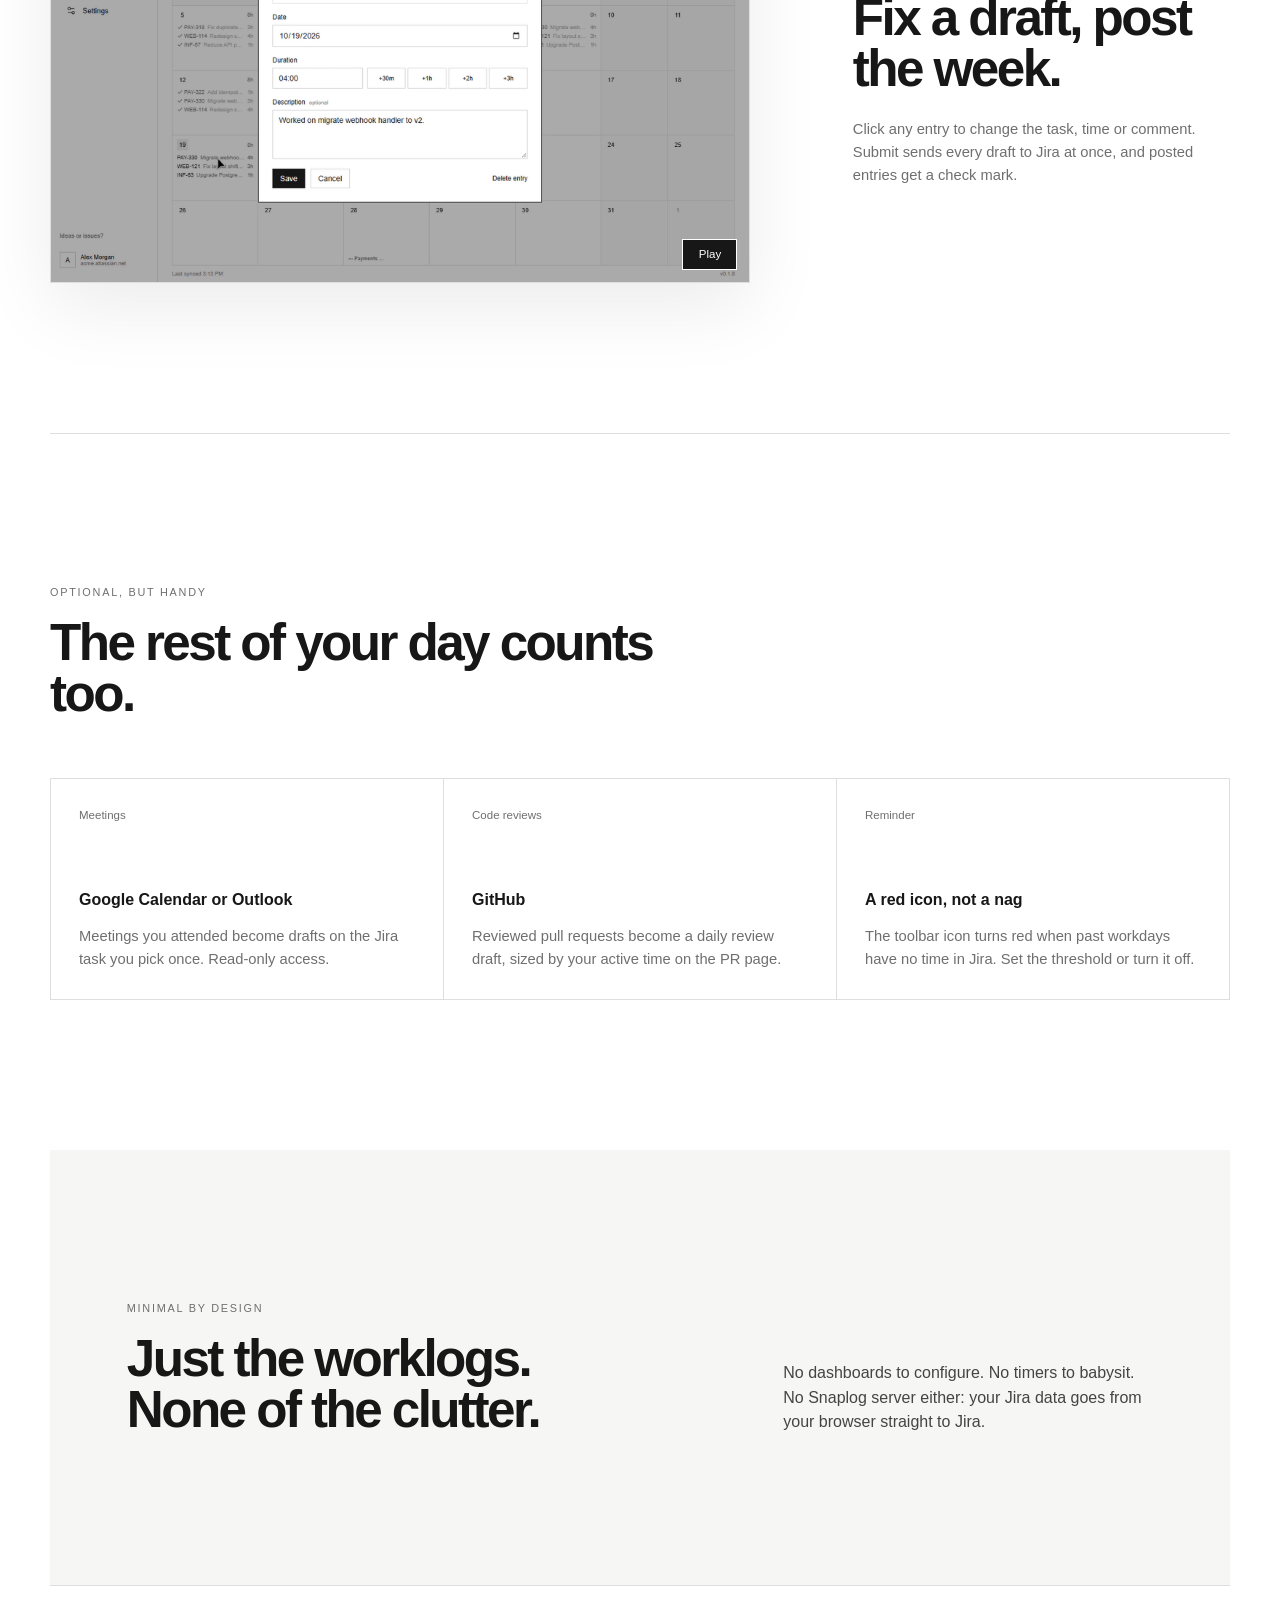
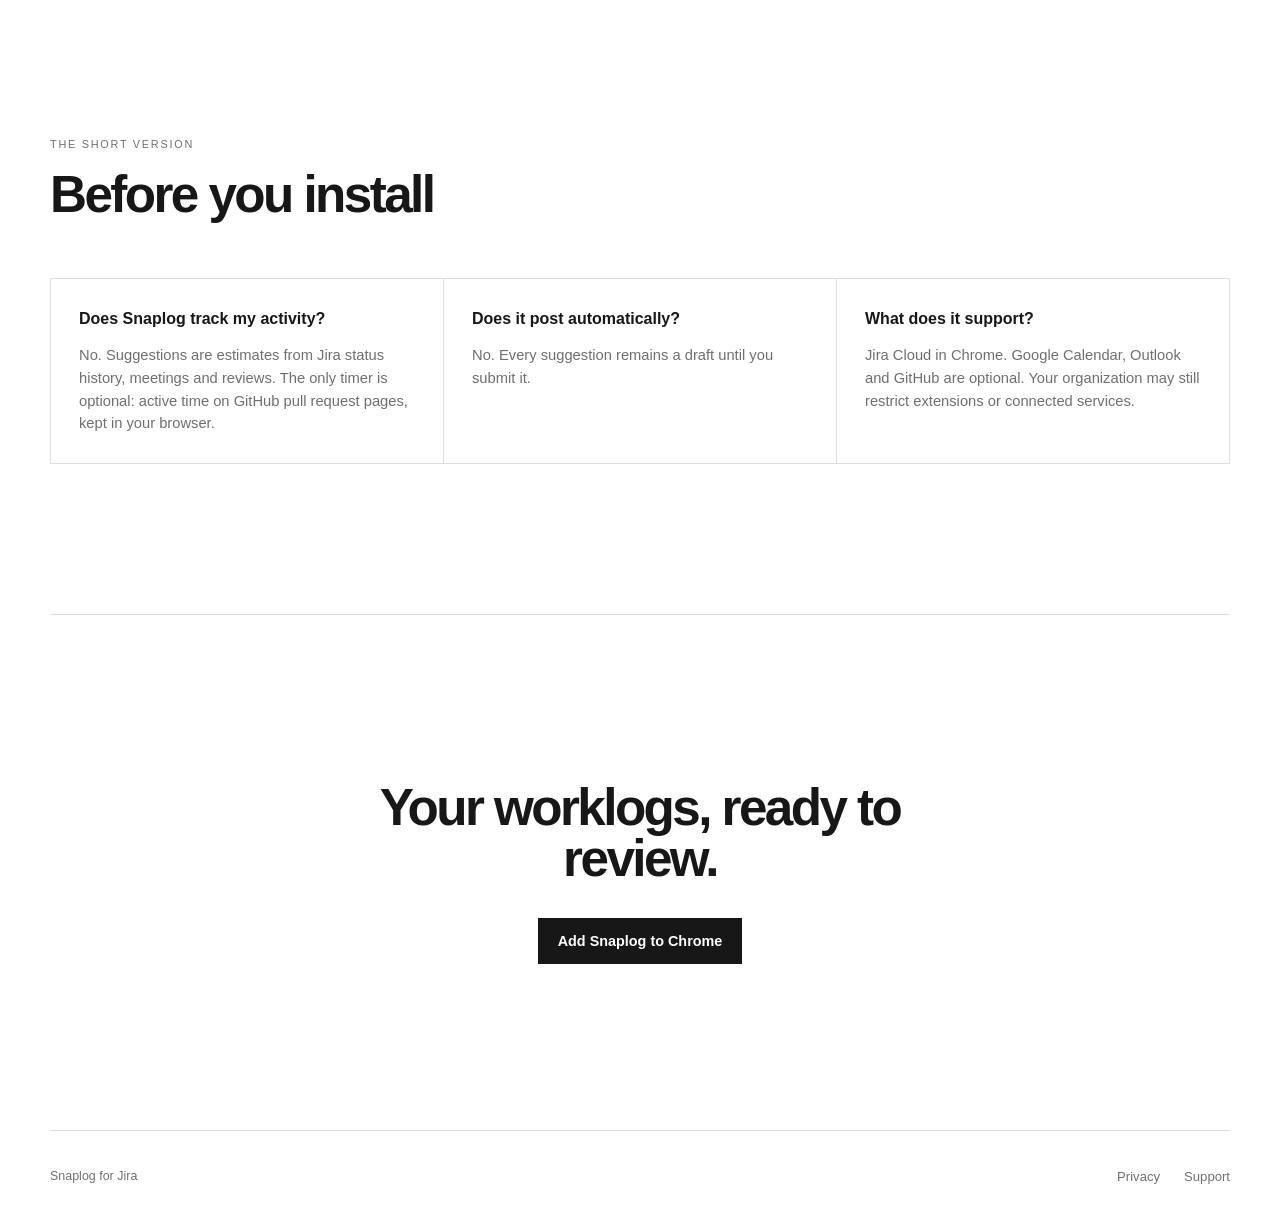
==== commit dfc803a0: "Replace the integrations image with a three-card block - "The rest of your day counts too": meetings" ====
--- a/index.html
+++ b/index.html
@@ -10,7 +10,7 @@
     />
     <link rel="canonical" href="https://snaplog.link/" />
     <link rel="icon" href="assets/icon.svg" type="image/svg+xml" />
-    <link rel="stylesheet" href="site.css?v=7" />
+    <link rel="stylesheet" href="site.css?v=8" />
     <meta property="og:type" content="website" />
     <meta property="og:title" content="Snaplog for Jira" />
     <meta property="og:description" content="Log your Jira time in seconds, not minutes." />
@@ -158,23 +158,25 @@
         </div>
       </section>
 
-      <section class="section split split-reverse page-width">
-        <div class="section-copy">
-          <p class="eyebrow">Optional context</p>
-          <h2>Meetings and reviews can count too.</h2>
-          <p>
-            Connect Google Calendar or Outlook for meetings and GitHub for code reviews. On pull
-            request pages Snaplog counts your active review time, so review worklogs match the time
-            you actually spent.
-          </p>
-        </div>
-        <div class="product-frame">
-          <img
-            src="assets/integrations-flow.png"
-            alt="Calendar meetings and GitHub code reviews become Snaplog worklog drafts"
-            width="1672"
-            height="941"
-          />
+      <section class="section page-width" id="integrations">
+        <p class="eyebrow">Optional, but handy</p>
+        <h2>The rest of your day counts too.</h2>
+        <div class="steps">
+          <article>
+            <span>Meetings</span>
+            <h3>Google Calendar or Outlook</h3>
+            <p>Meetings you attended become drafts on the Jira task you pick once. Read-only access.</p>
+          </article>
+          <article>
+            <span>Code reviews</span>
+            <h3>GitHub</h3>
+            <p>Reviewed pull requests become a daily review draft, sized by your active time on the PR page.</p>
+          </article>
+          <article>
+            <span>Reminder</span>
+            <h3>A red icon, not a nag</h3>
+            <p>The toolbar icon turns red when past workdays have no time in Jira. Set the threshold or turn it off.</p>
+          </article>
         </div>
       </section>
 
@@ -184,8 +186,8 @@
           <h2>Just the worklogs. None of the clutter.</h2>
         </div>
         <p>
-          No dashboards to configure. No timers to babysit. Just a calendar for drafting, editing
-          and posting time.
+          No dashboards to configure. No timers to babysit. No Snaplog server either: your Jira
+          data goes from your browser straight to Jira.
         </p>
       </section>
 
@@ -209,13 +211,6 @@
             <p>
               Jira Cloud in Chrome. Google Calendar, Outlook and GitHub are optional. Your
               organization may still restrict extensions or connected services.
-            </p>
-          </article>
-          <article>
-            <h3>Will it remind me?</h3>
-            <p>
-              Yes. The extension icon turns red when past working days this month have no Jira
-              time. Set the threshold in Settings or turn it off.
             </p>
           </article>
         </div>
--- a/site.css
+++ b/site.css
@@ -243,7 +243,7 @@
 .steps,
 .faq-grid {
   display: grid;
-  grid-template-columns: repeat(2, 1fr);
+  grid-template-columns: repeat(3, 1fr);
   gap: 1px;
   margin-top: 58px;
   background: var(--line);
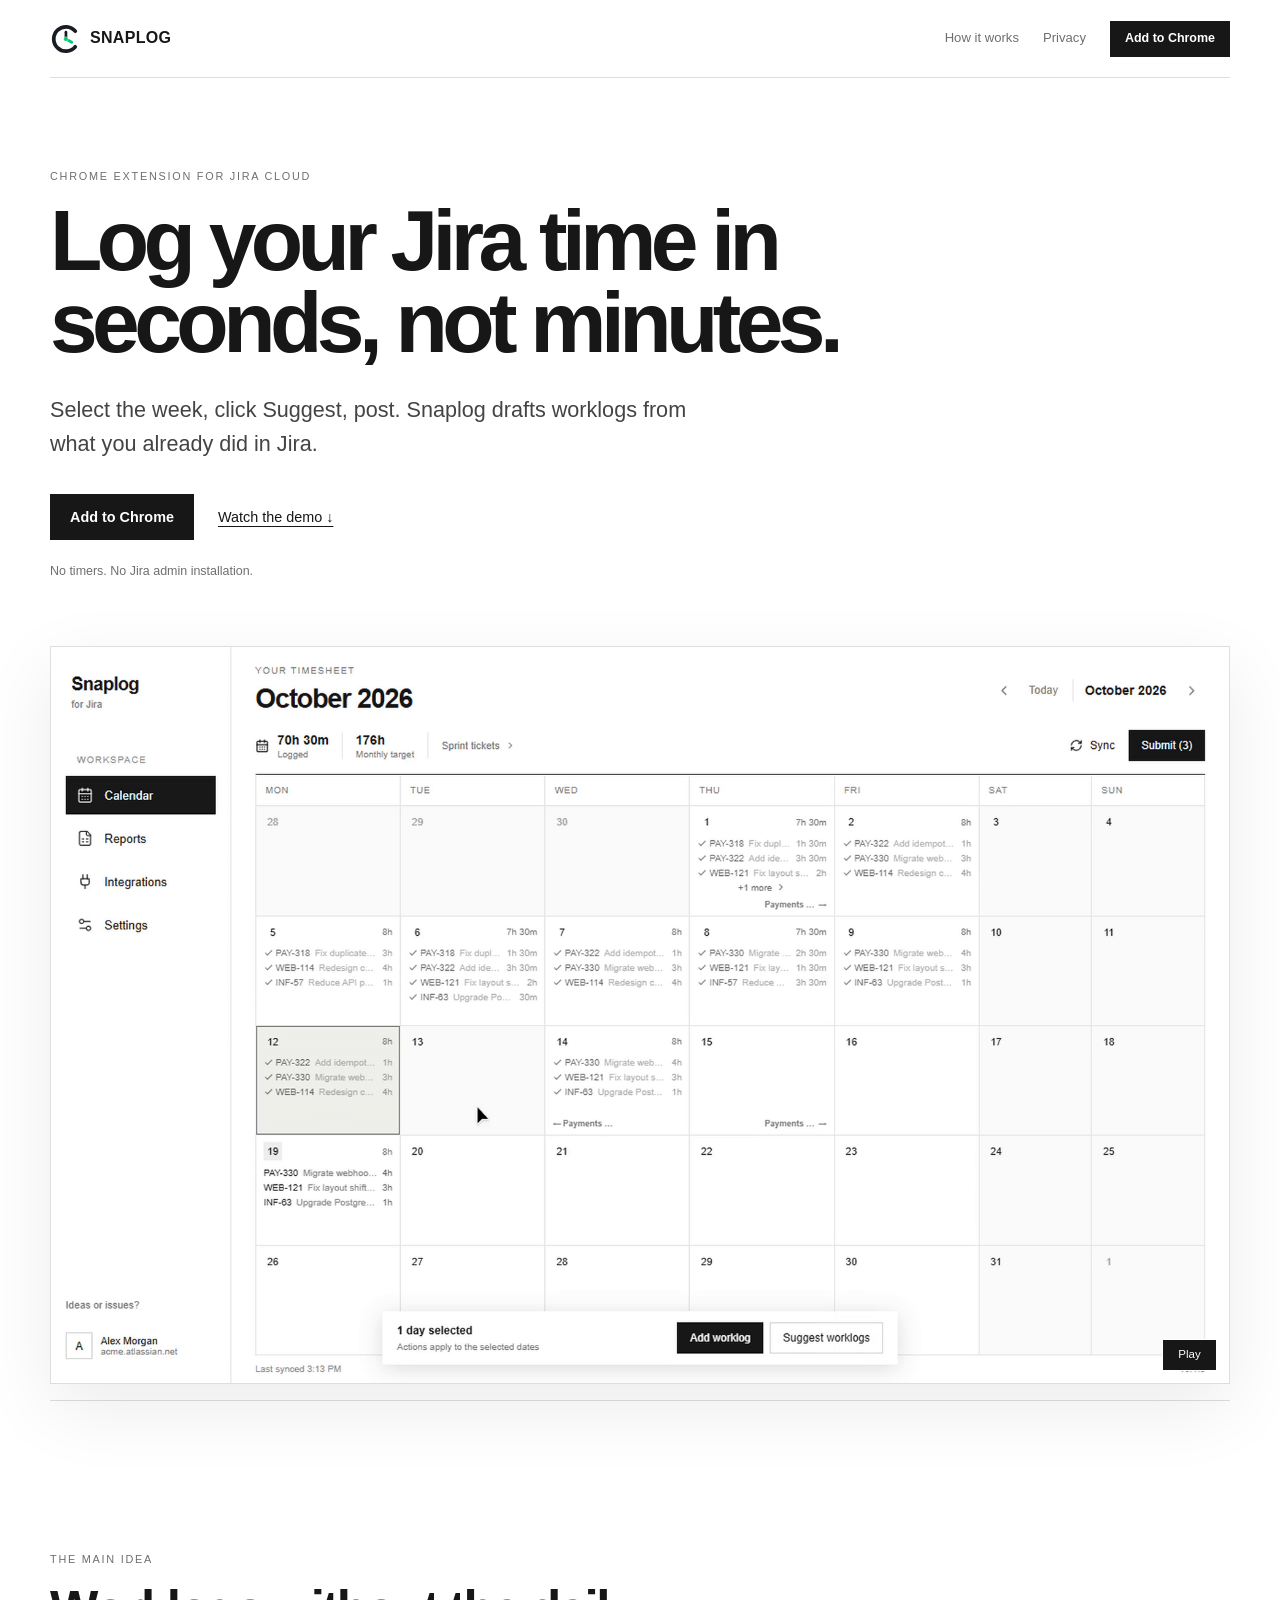
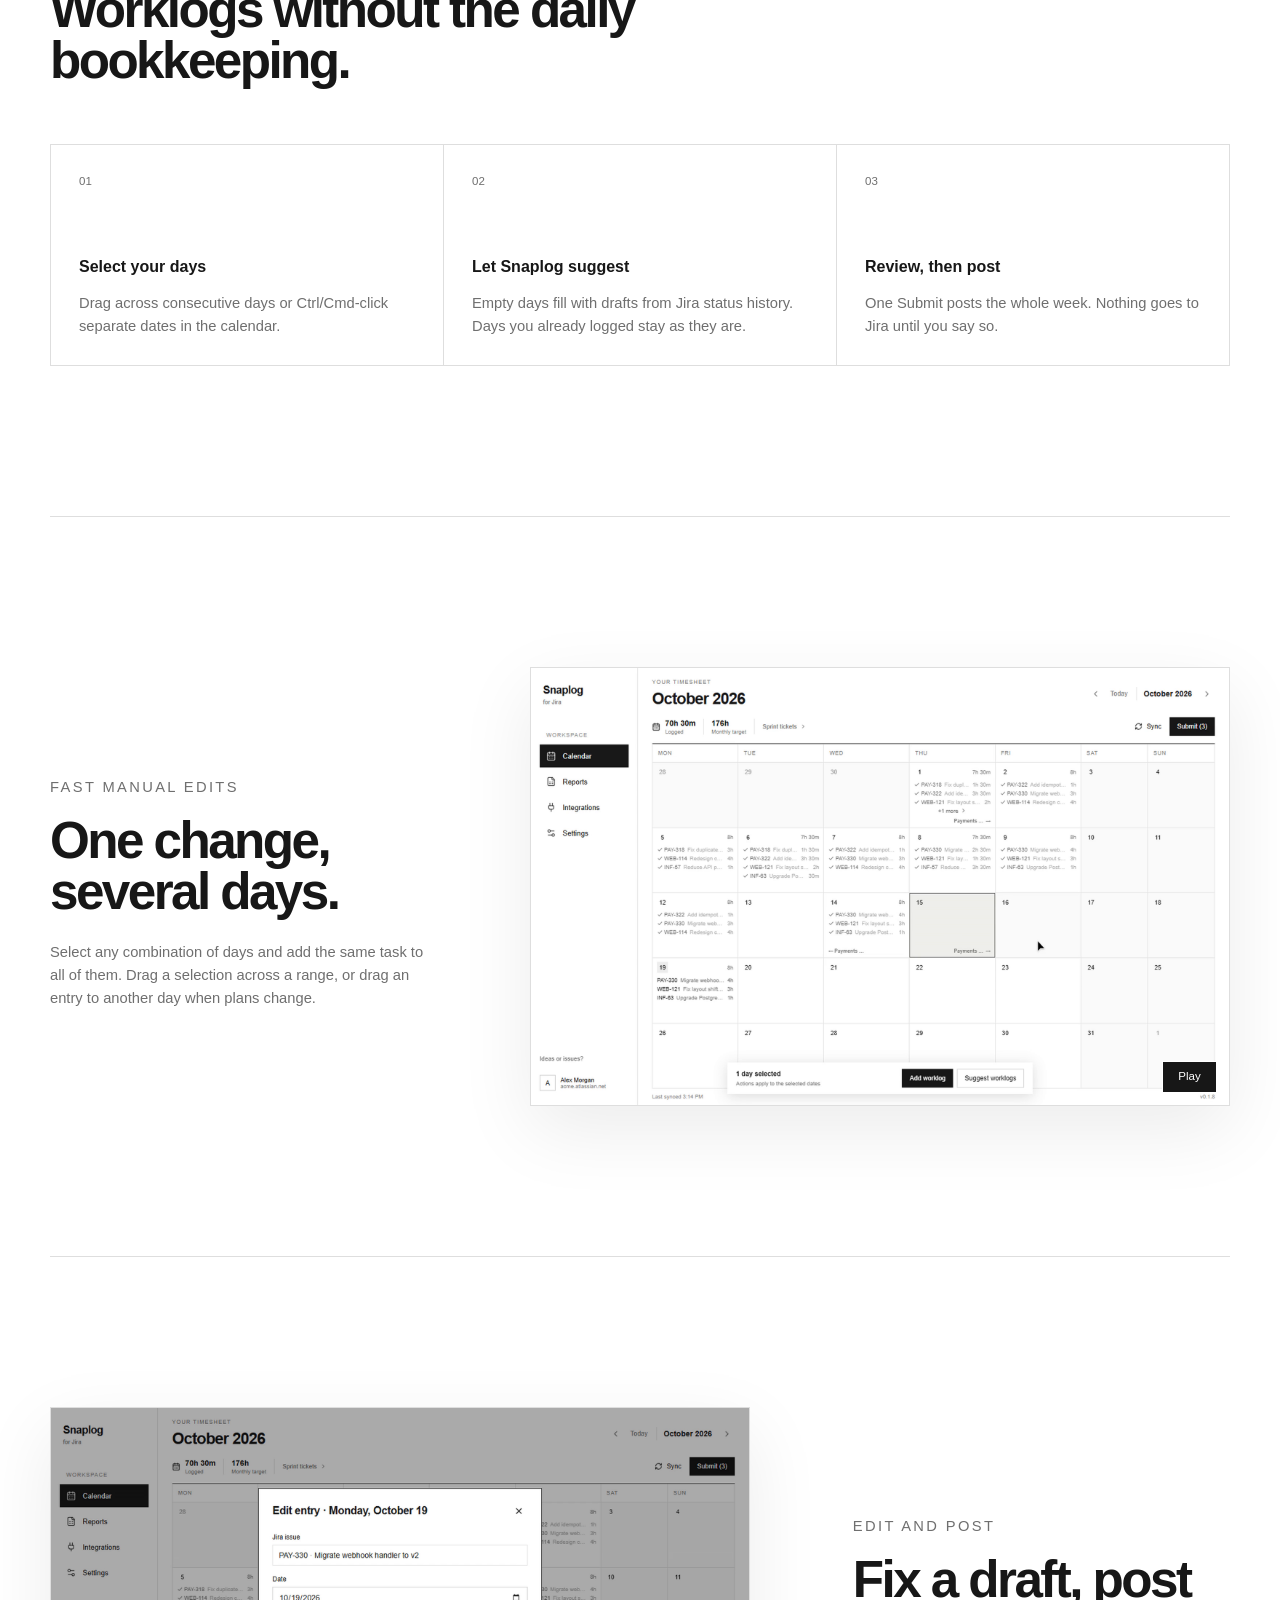
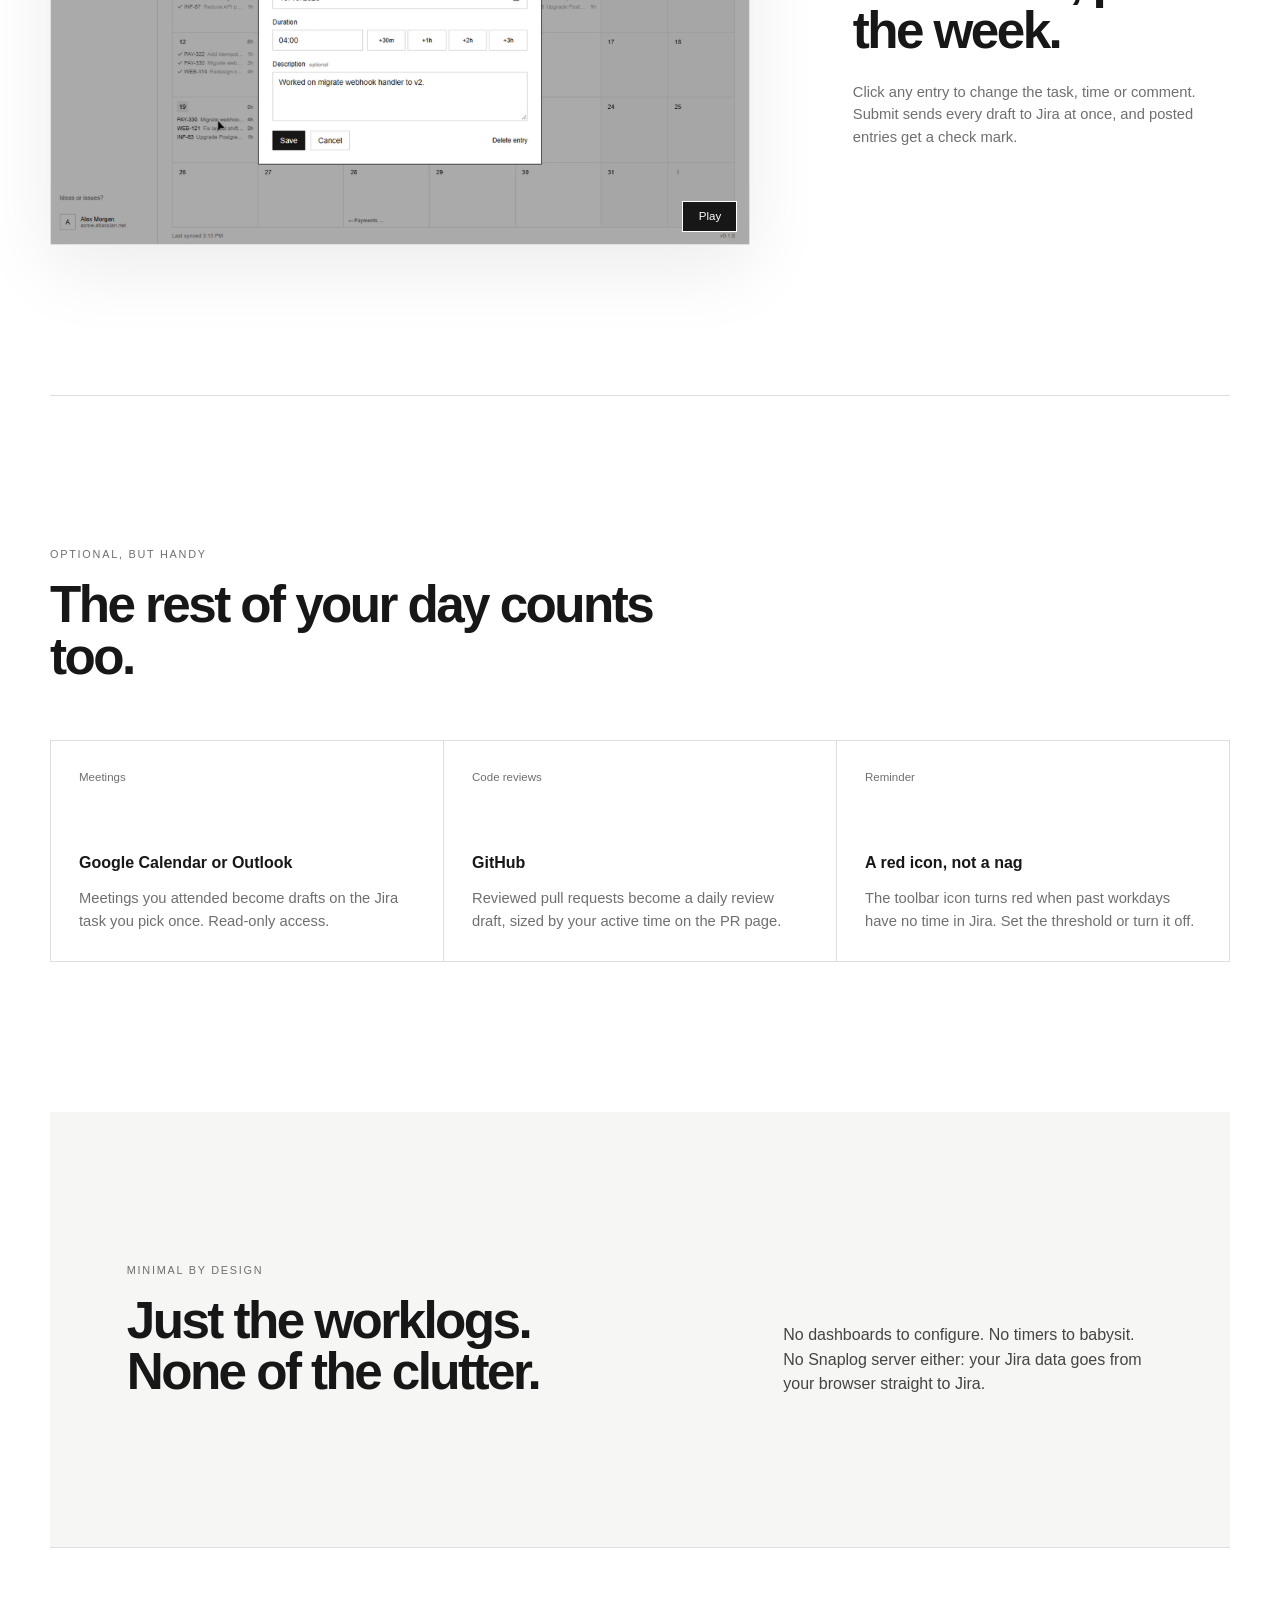
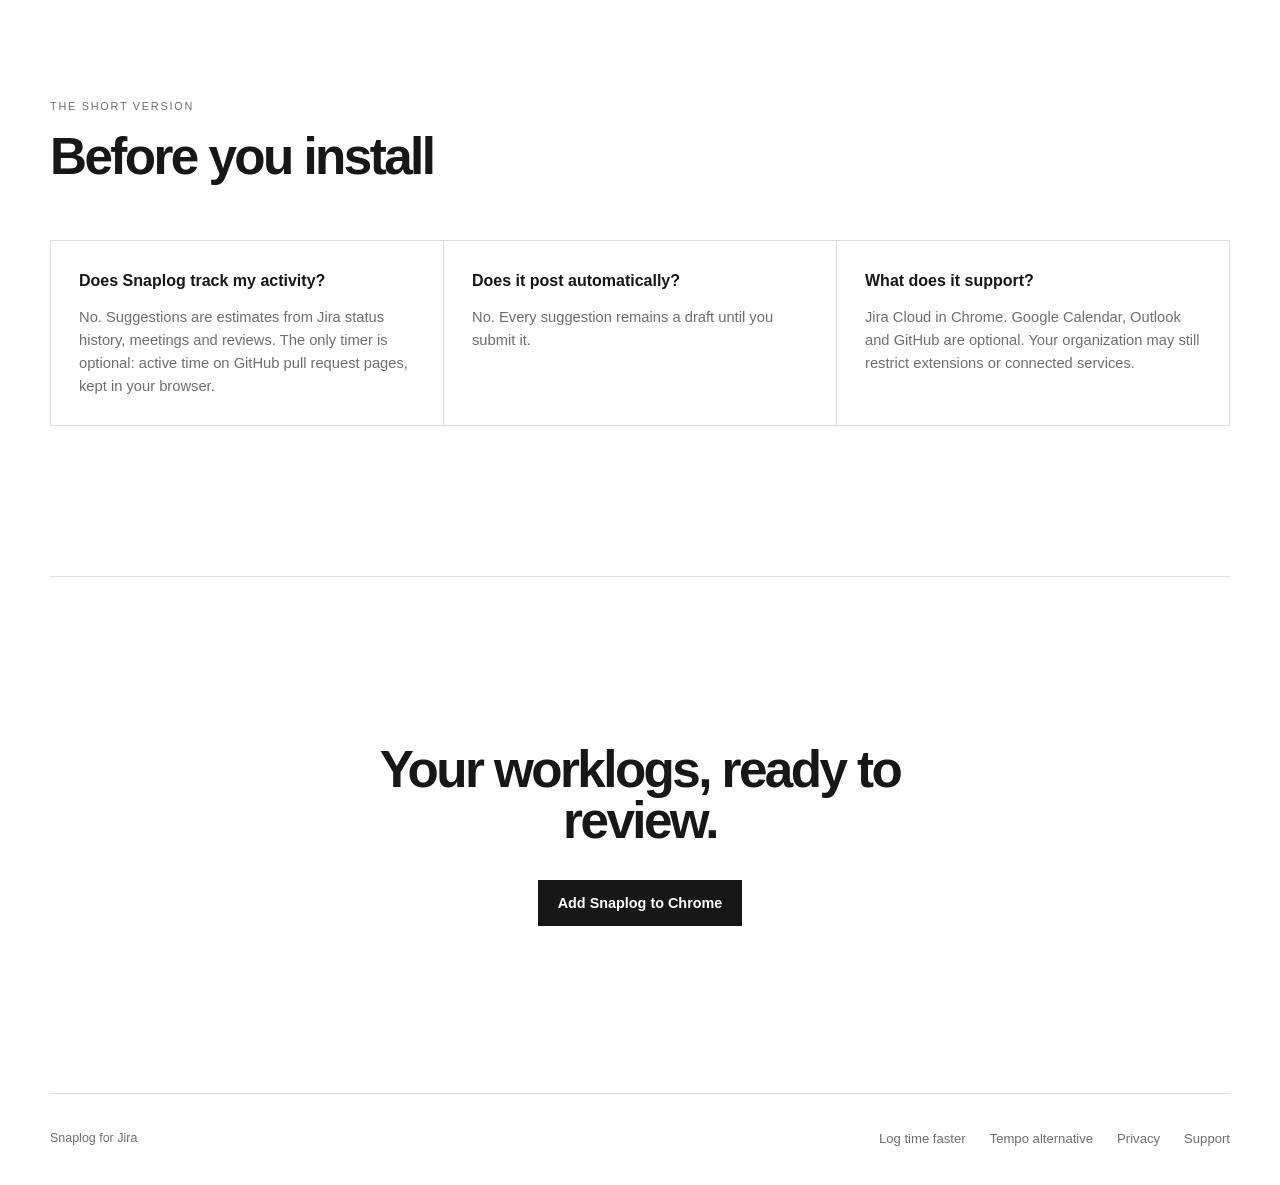
==== commit b9307999: "Add two guide pages and indexing basics - /log-time-in-jira-faster/: native Log work, ways to speed " ====
--- a/index.html
+++ b/index.html
@@ -10,7 +10,7 @@
     />
     <link rel="canonical" href="https://snaplog.link/" />
     <link rel="icon" href="assets/icon.svg" type="image/svg+xml" />
-    <link rel="stylesheet" href="site.css?v=8" />
+    <link rel="stylesheet" href="site.css?v=9" />
     <meta property="og:type" content="website" />
     <meta property="og:title" content="Snaplog for Jira" />
     <meta property="og:description" content="Log your Jira time in seconds, not minutes." />
@@ -115,7 +115,7 @@
             across a range, or drag an entry to another day when plans change.
           </p>
         </div>
-        <div class="product-frame video-frame selection-video-frame">
+        <div class="product-frame video-frame">
           <video
             autoplay
             loop
@@ -229,6 +229,8 @@
     <footer class="site-footer page-width">
       <span>Snaplog for Jira</span>
       <div>
+        <a href="log-time-in-jira-faster/">Log time faster</a>
+        <a href="tempo-alternative/">Tempo alternative</a>
         <a href="privacy.html">Privacy</a>
         <a href="https://tally.so/r/yPBag4">Support</a>
       </div>
--- a/site.css
+++ b/site.css
@@ -106,6 +106,15 @@
   text-decoration: none;
 }
 
+.site-footer div {
+  flex-wrap: wrap;
+  row-gap: 8px;
+}
+
+.site-footer a {
+  white-space: nowrap;
+}
+
 .site-header nav > a:not(.button):hover,
 .site-footer a:hover {
   color: var(--ink);
@@ -210,10 +219,6 @@
   width: 100%;
   aspect-ratio: 16 / 10;
   background: var(--soft);
-}
-
-.selection-video-frame video {
-  aspect-ratio: 53 / 36;
 }
 
 .video-toggle {
@@ -393,3 +398,69 @@
     scroll-behavior: auto;
   }
 }
+
+/* Guide pages */
+.article {
+  max-width: 760px;
+  padding-block: clamp(56px, 9vw, 110px);
+}
+
+.article h1 {
+  font-size: clamp(2.4rem, 5.4vw, 4.2rem);
+}
+
+.article h2 {
+  margin-top: 64px;
+  font-size: clamp(1.6rem, 3vw, 2.2rem);
+}
+
+.article h3 {
+  margin-top: 28px;
+}
+
+.article p,
+.article ul,
+.article ol,
+.article table {
+  margin-top: 16px;
+}
+
+.article li + li {
+  margin-top: 8px;
+}
+
+.article .product-frame {
+  margin-top: 36px;
+}
+
+.article .button {
+  margin-top: 28px;
+}
+
+.article .updated {
+  margin-top: 20px;
+  color: var(--muted);
+  font-size: 0.85rem;
+}
+
+.article table {
+  width: 100%;
+  border-collapse: collapse;
+  font-size: 0.92rem;
+}
+
+.article th,
+.article td {
+  padding: 12px 14px 12px 0;
+  border-bottom: 1px solid var(--line);
+  text-align: left;
+  vertical-align: top;
+}
+
+.article th {
+  font-weight: 600;
+}
+
+.table-scroll {
+  overflow-x: auto;
+}
